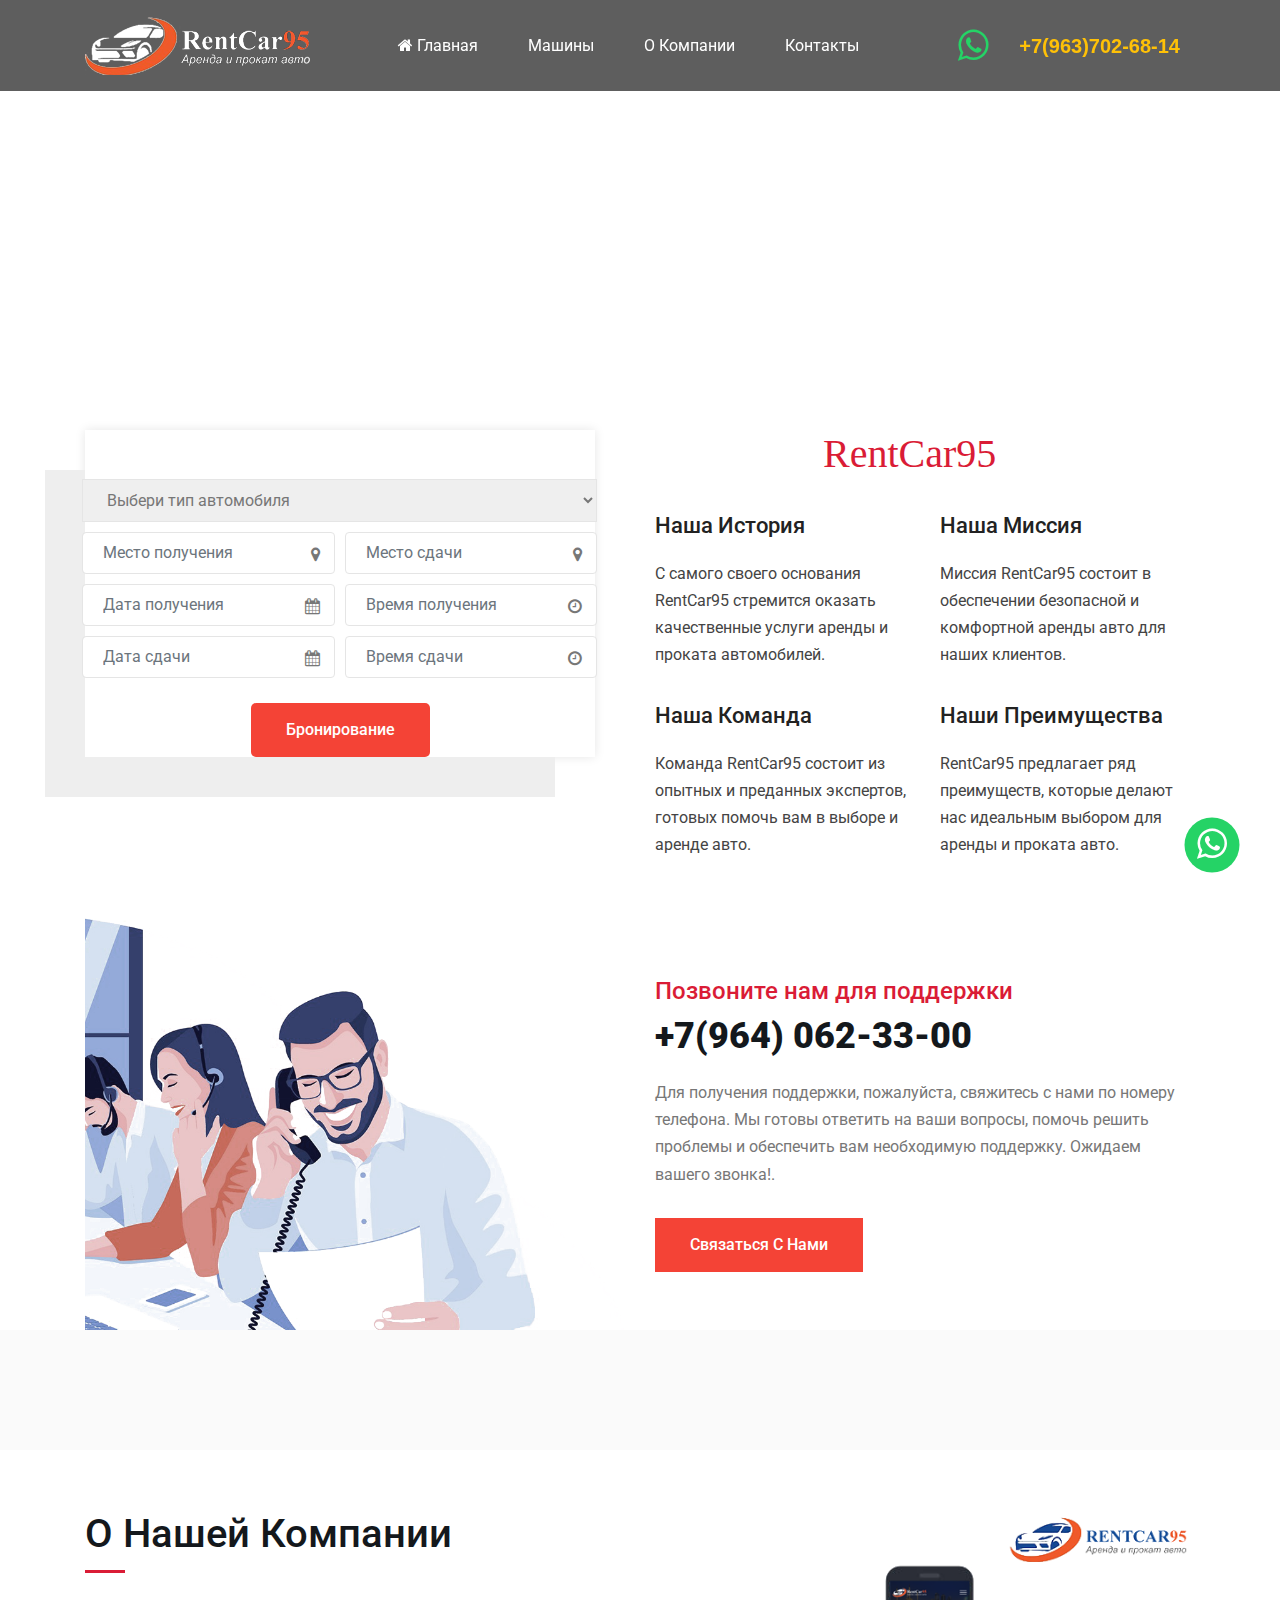
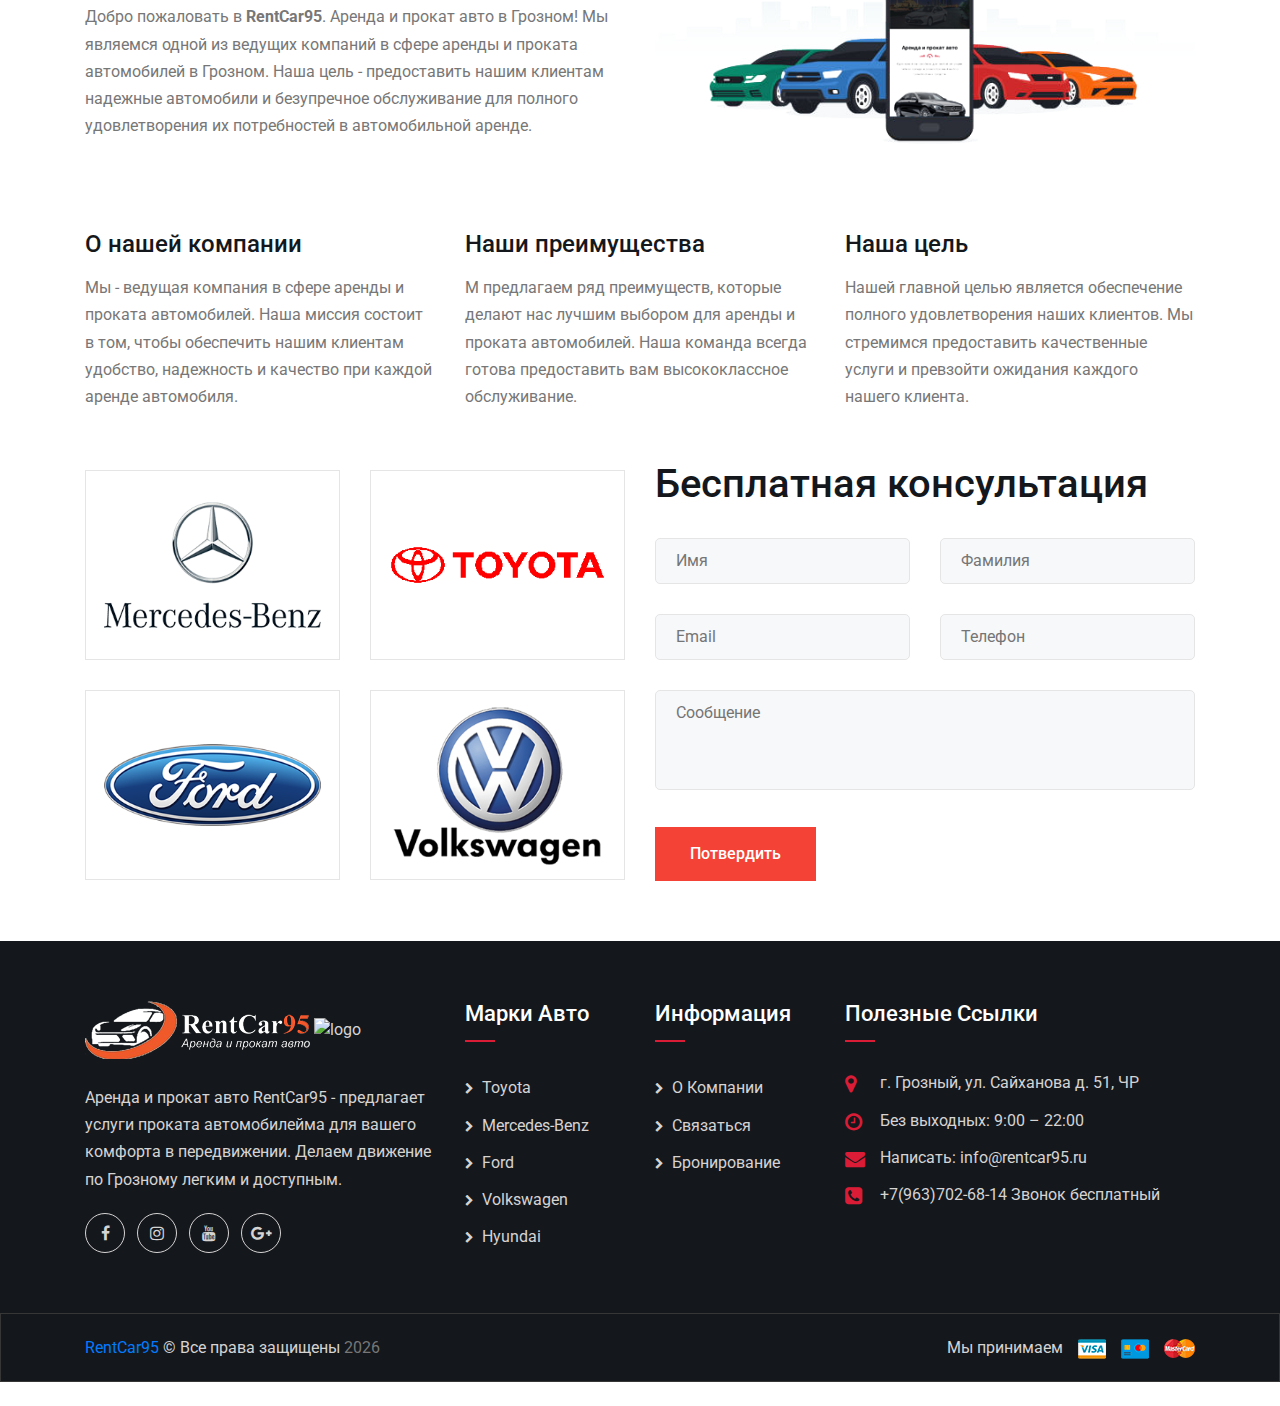
==== about.html @ d7d174ee "Initial commit." ====
<!DOCTYPE html>
<html lang="en">
<head>
  <meta charset="UTF-8">
  <meta name="viewport" content="width=device-width, initial-scale=1.0">
  <meta http-equiv="X-UA-Compatible" content="ie=edge">
  <title>RentCar95 - Аренда авто в Грозном</title>
  <meta name="description" content="Аренда авто в Грозном от RentCar95 – широкий выбор, надежность, выгодные тарифы и высокое обслуживание
RentCar95 - это лучший выбор для проката авто в Грозном" />

  <!-- site favicon -->
  <link rel="shortcut icon" type="image/png" href="assets/images/favicon.jpg"/>
  <!-- fontawesome css link -->
  <link rel="stylesheet" href="assets/css/fontawesome.min.css">
  <!-- bootstrap css link -->
  <link rel="stylesheet" href="assets/css/bootstrap.min.css">
  <!-- lightcase css link -->
  <link rel="stylesheet" href="assets/css/lightcase.css">
  <!-- animate css link -->
  <link rel="stylesheet" href="assets/css/animate.css">
  <!-- nice select css link -->
  <link rel="stylesheet" href="assets/css/nice-select.css">
  <!-- datepicker css link -->
  <link rel="stylesheet" href="assets/css/datepicker.min.css">
  <!-- wickedpicker css link -->
  <link rel="stylesheet" href="assets/css/wickedpicker.min.css">
  <!-- jquery ui css link -->
  <link rel="stylesheet" href="assets/css/jquery-ui.min.css">
  <!-- owl carousel css link -->
  <link rel="stylesheet" href="assets/css/owl.carousel.min.css">
  <!-- main style css link -->
  <link rel="stylesheet" href="main.css?v=1.0">
  <meta name="yandex-verification" content="269b720dbef1046c" />

  <!-- For yandex webmaster -->
  <meta name="yandex-verification" content="637ed6327c318923" />
</head>
<body>
  <!-- Yandex.Metrika counter -->
  <script type="text/javascript" >
     (function(m,e,t,r,i,k,a){m[i]=m[i]||function(){(m[i].a=m[i].a||[]).push(arguments)};
     m[i].l=1*new Date();
     for (var j = 0; j < document.scripts.length; j++) {if (document.scripts[j].src === r) { return; }}
     k=e.createElement(t),a=e.getElementsByTagName(t)[0],k.async=1,k.src=r,a.parentNode.insertBefore(k,a)})
     (window, document, "script", "https://mc.yandex.ru/metrika/tag.js", "ym");

     ym(95528495, "init", {
          clickmap:true,
          trackLinks:true,
          accurateTrackBounce:true
     });
  </script>
  <noscript><div><img src="https://mc.yandex.ru/watch/95528495" style="position:absolute; left:-9999px;" alt="" /></div></noscript>
  <!-- /Yandex.Metrika counter -->

<!-- Google tag (gtag.js) -->
<script async src="https://www.googletagmanager.com/gtag/js?id=G-3PB4F8W73N"></script>
<script>
  window.dataLayer = window.dataLayer || [];
  function gtag(){dataLayer.push(arguments);}
  gtag('js', new Date());

  gtag('config', 'G-3PB4F8W73N');
</script> 


  <!--  header-section start  -->
  <header class="header-section header-section--style2">
    <div class="header-bottom">
        <div class="topbar hide-on-desktop">
            <div class="header-action d-flex align-items-center justify-content-between">
              <a href="https://wa.me/+79640623300?text=%D0%94%D0%BE%D0%B1%D1%80%D1%8B%D0%B9%20%D0%B4%D0%B5%D0%BD%D1%8C%21%0A%D0%AF%20%D0%BF%D0%B8%D1%88%D1%83%20%D0%BF%D0%BE%20%D0%BF%D0%BE%D0%B2%D0%BE%D0%B4%D1%83%20%D0%B0%D1%80%D0%B5%D0%BD%D0%B4%D1%8B%20%D0%B0%D0%B2%D1%82%D0%BE" class="cmn-btn whatsapp"><i class="fa fa-whatsapp"></i></a>
              <a href="tel:+79637026814" class="cmn-btn phone"><span id="phoneNum"><i class="fa fa-phone" aria-hidden="true"></i>+7(963)702-68-14</span></a>
            </div>            
        </div>
      <div class="container">
        <nav class="navbar navbar-expand-lg p-0">
          <a class="site-logo site-title" href="index.html">
            <img class="d-md-none" src="assets/images/rentcar95-logo-dark.png" alt="Аренда авто в Грозном">
            <img class="d-none d-md-inline" src="assets/images/logo2.png" alt="Аренда авто в Грозном">
            <span class="logo-icon"><i class="flaticon-fire"></i></span>
          </a>
          <button class="navbar-toggler" type="button" data-toggle="collapse" data-target="#navbarSupportedContent" aria-controls="navbarSupportedContent" aria-expanded="false" aria-label="Toggle navigation">
          <span class="menu-toggle"></span>
          </button>
          <div class="collapse navbar-collapse" id="navbarSupportedContent">
            <ul class="navbar-nav main-menu m-auto">
              <li><a href="index.html"><i class="fa fa-home"></i> Главная</a></li>
              <li><a href="car-list-one.html">Машины</a></li>
              <!-- <li class="menu_has_children"><a href="#0">pages</a>
                <ul class="sub-menu">
                  <li><a href="reservation.html">reservation</a></li>
                  <li><a href="login.html">login</a></li>
                  <li><a href="registration.html">registration</a></li>
                  <li><a href="error-404.html">404</a></li>
                </ul>
              </li> -->
              <!-- <li><a href="blog.html">НОВОСТИ</a></li> -->
              <li><a href="about.html">О Компании</a>
              <li><a href="contact.html">Контакты</a></li>
            </ul>
            <div class="header-action d-flex align-items-center justify-content-between hide-on-mobile">
              <!-- <div class="lag-select-area">
                <select>
                  <option>РУС</option>
                  <option>ENG</option>
                </select>
              </div> -->
              <a href="https://wa.me/+79640623300?text=%D0%94%D0%BE%D0%B1%D1%80%D1%8B%D0%B9%20%D0%B4%D0%B5%D0%BD%D1%8C%21%0A%D0%AF%20%D0%BF%D0%B8%D1%88%D1%83%20%D0%BF%D0%BE%20%D0%BF%D0%BE%D0%B2%D0%BE%D0%B4%D1%83%20%D0%B0%D1%80%D0%B5%D0%BD%D0%B4%D1%8B%20%D0%B0%D0%B2%D1%82%D0%BE" class="cmn-btn whatsapp"><i class="fa fa-whatsapp"></i></a>
              <a href="tel:+79637026814" class="cmn-btn phone"><span id="phoneNum">+7(963)702-68-14</span></a>
            </div>
          </div>
        </nav>
      </div>
    </div><!-- header-bottom end -->
  </header>
  <!--  header-section end  -->

<!-- inner-apge-banner start -->
<section class="inner-page-banner bg_img overlay-3" data-background="assets/images/inner-page-bg.jpg">
  <div class="container">
    <div class="row">
      <div class="col-md-12">
        <h2 class="page-title">О Компании</h2>
        <ol class="page-list">
          <li><a href="index.html"><i class="fa fa-home"></i> Главная</a></li>
          <li>О Нас</li>
        </ol>
      </div>
    </div>
  </div>
</section>
<!-- inner-apge-banner end -->

<!-- features-section start -->
<section class="features-section pt-120 pb-120">
  <div class="container">
    <div class="row">
      <div class="col-lg-6">
        <div class="car-search-area car-search-area--style2">
            <h3 class="title">Найди свой автомобиль</h3>
            <form class="car-search-form" action="car-list-one.html">
              <div class="row">
                <div class="col-xl-12 form-group">
                  <select>
                    <option value="1" selected>Выбери тип автомобиля</option>
                    <option value="2">Седан</option>
                    <option value="3">Хэтчбек</option>
                    <option value="4">Спорткар</option>
                    <option value="5">Внедорожник</option>
                    <!-- <option value="6">Грузовик</option> -->
                  </select>
                </div>
              </div>
              <div class="row">
                <div class="form-group col-xl-6">
                  <i class="fa fa-map-marker"></i>
                  <input class="form-control has-icon" type="text" placeholder="Место получения">
                </div>
                <div class="form-group col-xl-6">
                  <i class="fa fa-map-marker"></i>
                  <input class="form-control has-icon" type="text" placeholder="Место сдачи">
                </div>
              </div>
              <div class="row">
                <div class="form-group col-xl-6">
                  <i class="fa fa-calendar"></i>
                  <input type='text' class='form-control has-icon datepicker-here' data-language='en' placeholder="Дата получения">
                </div>
                <div class="form-group col-xl-6">
                  <i class="fa fa-clock-o"></i>
                  <input type="text" name="timepicker" class="form-control has-icon timepicker" placeholder="Время получения">
                </div>
              </div>
              <div class="row">
                <div class="form-group col-xl-6">
                  <i class="fa fa-calendar"></i>
                  <input type='text' class='form-control has-icon datepicker-here' data-language='en' placeholder="Дата сдачи">
                </div>
                <div class="form-group col-xl-6">
                  <i class="fa fa-clock-o"></i>
                  <input type="text" name="timepicker" class="form-control has-icon timepicker" placeholder="Время сдачи">
                </div>
              </div>
              <button type="submit" class="cmn-btn btn-radius">Бронирование</button>
            </form>
          </div>
        </div>
      <div class="col-lg-6 bg_img overlay-3">
          <div class="history-wrapper">
            <h2 class="title" style="color: #fff">История <span style="font-family: san-serif">RentCar95</span></h2>
            <div class="row">
              <div class="col-lg-6 col-sm-6">
                <div class="history-item">
                  <!-- <span class="year">2012 - 2013</span> -->
                  <h4 class="title">Наша История</h4>
                  <p>С самого своего основания RentCar95 стремится оказать качественные услуги аренды и проката автомобилей.</p>
                </div>
              </div><!-- history-item end -->
              <div class="col-lg-6 col-sm-6">
                <div class="history-item">
                  <!-- <span class="year">1952 - 1955</span> -->
                  <h4 class="title">Наша Миссия</h4>
                  <p>Миссия RentCar95 состоит в обеспечении безопасной и комфортной аренды авто для наших клиентов.</p>
                </div>
              </div><!-- history-item end -->
              <div class="col-lg-6 col-sm-6">
                <div class="history-item">
                  <!-- <span class="year">1952 - 1955</span> -->
                  <h4 class="title">Наша Команда</h4>
                  <p>Команда RentCar95 состоит из опытных и преданных экспертов, готовых помочь вам в выборе и аренде авто.</p>
                </div>
              </div><!-- history-item end -->
              <div class="col-lg-6 col-sm-6">
                <div class="history-item">
                  <!-- <span class="year">1952 - 1955</span> -->
                  <h4 class="title">Наши Преимущества</h4>
                  <p>RentCar95 предлагает ряд преимуществ, которые делают нас идеальным выбором для аренды и проката авто.</p>
                </div>
              </div><!-- history-item end -->
            </div>
          </div>
        </div>
    </div>
  </div>
</section>
<!-- features-section end -->

<!-- call-action-section start -->
<section class="call-action-section">
  <div class="container">
    <div class="row align-items-center">
      <div class="col-lg-6">
        <div class="call-action-img text-lg-left text-center">
          <img src="assets/images/elements/call-action-personj.png" alt="image">
        </div>
      </div>
      <div class="col-lg-6">
        <div class="call-cation-content">
          <h3 class="top-title">Позвоните нам для поддержки</h3>
          <span class="call-number">+7(964) 062-33-00</span>
          <p>Для получения поддержки, пожалуйста, свяжитесь с нами по номеру телефона. Мы готовы ответить на ваши вопросы, помочь решить проблемы и обеспечить вам необходимую поддержку. Ожидаем вашего звонка!.</p>
          <a href="contact.php" class="cmn-btn">Связаться с нами</a>
        </div>
      </div>
    </div>
  </div>
</section>
<!-- call-action-section end -->

<!-- choose-car-section start -->
<section class="choose-car-section section-bg pt-120 pb-120">
  <div class="container">
    <div class="row">
      <div class="col-lg-12">
        <div class="choose-car-slider-two owl-carousel">
          <div class="car-item border-none">
            <div class="thumb">
              <img src="assets/images/cars/Toyota-Camry-70/1.jpg" alt="image">
              <a href="contact.php" class="cmn-btn">Арендовать</a>
            </div>
            <div class="content px-0 pb-0">
              <h4 class="title">Toyota Camry 70</h4>
              <span class="price">12000 руб. </span>
              <div class="review-starts">
                <a href="#0"><i class="fa fa-star"></i></a>
                <a href="#0"><i class="fa fa-star"></i></a>
                <a href="#0"><i class="fa fa-star"></i></a>
                <a href="#0"><i class="fa fa-star"></i></a>
                <a href="#0"><i class="fa fa-star-half-empty"></i></a>
              </div>
            </div>
          </div><!-- car-item end -->
          <div class="car-item border-none">
            <div class="thumb">
              <img src="assets/images/cars/Mercedes-W212/1.jpg" alt="image">
              <a href="contact.php" class="cmn-btn">Арендовать</a>
            </div>
            <div class="content px-0 pb-0">
              <h4 class="title">Mercedes-Benz E212</h4>
              <span class="price">10000 руб. </span>
              <div class="review-starts">
                <a href="#0"><i class="fa fa-star"></i></a>
                <a href="#0"><i class="fa fa-star"></i></a>
                <a href="#0"><i class="fa fa-star"></i></a>
                <a href="#0"><i class="fa fa-star-half-empty"></i></a>
                <a href="#0"><i class="fa fa-star-half-empty"></i></a>
              </div>
            </div>
          </div><!-- car-item end -->
          <div class="car-item border-none">
            <div class="thumb">
              <img src="assets/images/cars/Toyota-Camry-55/1.jpg" alt="image">
              <a href="contact.php" class="cmn-btn">Арендовать</a>
            </div>
            <div class="content px-0 pb-0">
              <h4 class="title">Toyota Camry 55</h4>
              <span class="price">8000 руб. </span>
              <div class="review-starts">
                <a href="#0"><i class="fa fa-star"></i></a>
                <a href="#0"><i class="fa fa-star"></i></a>
                <a href="#0"><i class="fa fa-star"></i></a>
                <a href="#0"><i class="fa fa-star"></i></a>
                <a href="#0"><i class="fa fa-star-half-empty"></i></a>
              </div>
            </div>
          </div><!-- car-item end -->
          <div class="car-item border-none">
            <div class="thumb">
              <img src="assets/images/cars/Ford-Focus-3-Rest/1.jpg" alt="image">
              <a href="contact.php" class="cmn-btn">Арендовать</a>
            </div>
            <div class="content px-0 pb-0">
              <h4 class="title">Ford Focus 3 Restyling</h4>
              <span class="price">5000 руб. </span>
              <div class="review-starts">
                <a href="#0"><i class="fa fa-star"></i></a>
                <a href="#0"><i class="fa fa-star"></i></a>
                <a href="#0"><i class="fa fa-star-half-empty"></i></a>
                <a href="#0"><i class="fa fa-star-half-empty"></i></a>
                <a href="#0"><i class="fa fa-star-half-empty"></i></a>
              </div>
            </div>
          </div><!-- car-item end -->
          <div class="car-item border-none">
            <div class="thumb">
              <img src="assets/images/cars/Volkswagen-Polo-1/1.jpg" alt="image">
              <a href="contact.php" class="cmn-btn">Арендовать</a>
            </div>
            <div class="content px-0 pb-0">
              <h4 class="title">Volkswagen Polo</h4>
              <span class="price">3500 руб </span>
              <div class="review-starts">
                <a href="#0"><i class="fa fa-star"></i></a>
                <a href="#0"><i class="fa fa-star"></i></a>
                <a href="#0"><i class="fa fa-star"></i></a>
                <a href="#0"><i class="fa fa-star"></i></a>
                <a href="#0"><i class="fa fa-star-half-empty"></i></a>
              </div>
            </div>
          </div><!-- car-item end -->
          <div class="car-item border-none">
            <div class="thumb">
              <img src="assets/images/cars/Volkswagen-Polo-2/1.jpg" alt="image">
              <a href="contact.php" class="cmn-btn">Арендовать</a>
            </div>
            <div class="content px-0 pb-0">
            <h4 class="title">Volkswagen Polo 2</h4>
              <span class="price">4500 руб. </span>
              <div class="review-starts">
                <a href="#0"><i class="fa fa-star"></i></a>
                <a href="#0"><i class="fa fa-star"></i></a>
                <a href="#0"><i class="fa fa-star"></i></a>
                <a href="#0"><i class="fa fa-star-half-empty"></i></a>
                <a href="#0"><i class="fa fa-star-half-empty"></i></a>
              </div>
            </div>
          </div><!-- car-item end -->
        </div>
      </div>
    </div>  
  </div>
</section>
<!-- choose-car-section end -->

<!-- company-char-section start -->
<section class="company-char-section pt-120 pb-120">
  <div class="container">
    <div class="row mb-50">
      <div class="col-lg-6">
        <div class="company-char-content">
          <h2 class="title title--border text-capitalize">О Нашей Компании</h2>
          <p>Добро пожаловать в <b>RentCar95</b>. Аренда и прокат авто в Грозном! Мы являемся одной из ведущих компаний в сфере аренды и проката автомобилей в Грозном. Наша цель - предоставить нашим клиентам надежные автомобили и безупречное обслуживание для полного удовлетворения их потребностей в автомобильной аренде.</p>
          <!-- <blockquote>
            <p>В нашей компании мы придерживаемся ценностей надежности, честности и качества. Мы стремимся к долгосрочным отношениям с нашими клиентами и делаем все возможное, чтобы превзойти их ожидания.</p>
          </blockquote> -->
        </div>
      </div>
      <div class="col-lg-6">
        <div class="company-char-thumb">
          <img src="assets/images/elements/company-char.png" alt="image">
          <!-- <a href="https://www.youtube.com/embed/aFYlAzQHnY4" data-rel="lightcase:myCollection" class="yt-icon"><i class="fa fa-play"></i></a> -->
        </div>
      </div>
    </div>
    <div class="row mb-none-30">
      <div class="col-lg-4 col-sm-6">
        <div class="text-item">
          <h3 class="title">О нашей компании</h3>
          <p>Мы - ведущая компания в сфере аренды и проката автомобилей. Наша миссия состоит в том, чтобы обеспечить нашим клиентам удобство, надежность и качество при каждой аренде автомобиля.</p>
        </div>
      </div><!-- text-item end -->
      <div class="col-lg-4 col-sm-6">
        <div class="text-item">
          <h3 class="title">Наши преимущества</h3>
          <p>М предлагаем ряд преимуществ, которые делают нас лучшим выбором для аренды и проката автомобилей. Наша команда всегда готова предоставить вам высококлассное обслуживание.</p>
        </div>
      </div><!-- text-item end -->
      <div class="col-lg-4 col-sm-6">
        <div class="text-item">
          <h3 class="title">Наша цель</h3>
          <p>Нашей главной целью является обеспечение полного удовлетворения наших клиентов. Мы стремимся предоставить качественные услуги и превзойти ожидания каждого нашего клиента.</p>
        </div>
      </div><!-- text-item end -->
    </div>
  </div>
</section>
<!-- company-char-section end -->

<!-- team-section start -->
<!-- THIS SECTION WAS REMOVED -->
<!-- team-section end -->

<!-- consulting-section start -->
<section class="consulting-section pb-120">
  <div class="container">
    <div class="row">
      <div class="col-lg-6">
        <div class="row mb-none-30">
          <div class="col-sm-6">
            <div class="brand-item">
              <div class="brand-item--inner">
                <img src="assets/images/brand-logo/1.png" alt="image">
              </div>
            </div>
          </div><!-- brand-item end -->
          <div class="col-sm-6">
            <div class="brand-item">
              <div class="brand-item--inner">
                <img src="assets/images/brand-logo/2.png" alt="image">
              </div>
            </div>
          </div><!-- brand-item end -->
          <div class="col-sm-6">
            <div class="brand-item">
              <div class="brand-item--inner">
                <img src="assets/images/brand-logo/4.png" alt="image">
              </div>
            </div>
          </div><!-- brand-item end -->
          <div class="col-sm-6">
            <div class="brand-item">
              <div class="brand-item--inner">
                <img src="assets/images/brand-logo/3.png" alt="image">
              </div>
            </div>
          </div><!-- brand-item end -->
        </div>
      </div>
      <div class="col-lg-6">
        <div class="consulting-from-area">
        <h2 class="title">Бесплатная консультация</h2>
          <form class="consulting-form">
            <div class="row">
              <div class="form-group col-md-6">
                <input type="text" name="cons_f_name" id="cons_f_name" placeholder="Имя">
              </div>
              <div class="form-group col-md-6">
                <input type="text" name="cons_l_name" id="cons_l_name" placeholder="Фамилия">
              </div>
            </div>
            <div class="row">
              <div class="form-group col-md-6">
                <input type="email" name="cons_email" id="cons_email" placeholder="Email">
              </div>
              <div class="form-group col-md-6">
                <input type="tel" name="cons_phone" id="cons_phone" placeholder="Телефон">
              </div>
            </div>
            <div class="form-group">
              <textarea placeholder="Сообщение"></textarea>
            </div>
            <button type="submit" class="cmn-btn">Потвердить</button>
          </form>
        </div>
      </div>
    </div>
  </div>
</section>
<!-- consulting-section end -->

  <!-- footer-section start -->
  <footer class="footer-section">
    <div class="footer-top pt-120 pb-120">
      <div class="container">
        <div class="row">
          <div class="col-lg-4 col-sm-8">
            <div class="footer-widget widget-about">
              <div class="widget-about-content">
              <!-- <h4 class="widget-title">Машины</h4> -->
                <a href="index.html" class="footer-logo"><img src="assets/images/logo2.png" alt="logo"></a>
                <a href="index.html" class="footer-logo"><img src="assets/images/logo3.svg" alt="logo"></a>
                <p>Аренда и прокат авто RentCar95 - предлагает услуги проката автомобилейма для вашего комфорта в передвижении. Делаем движение по Грозному легким и доступным.</p>
                <ul class="social-links">
                  <li><a href="#0"><i class="fa fa-facebook"></i></a></li>
                  <li><a href="#0"><i class="fa fa-instagram"></i></a></li>
                  <li><a href="#0"><i class="fa fa-youtube"></i></a></li>
                  <li><a href="#0"><i class="fa fa-google-plus"></i></a></li>
                </ul>
              </div>
            </div>
          </div>
          <div class="col-lg-2 col-sm-4">
            <div class="footer-widget widget-menu">
              <h4 class="widget-title">Марки авто</h4>
              <ul>
                <li><a href="https://rentcar95.ru/car-list-one.html">Toyota</a></li>
                <li><a href="https://rentcar95.ru/car-list-one.html">Mercedes-Benz</a></li>
                <li><a href="https://rentcar95.ru/car-list-one.html">Ford</a></li>
                <li><a href="https://rentcar95.ru/car-list-one-2.html">Volkswagen</a></li>
                <li><a href="https://rentcar95.ru/car-list-one-2.html">Hyundai</a></li>
              </ul>
            </div>
          </div>
          <div class="col-lg-2 col-sm-4">
            <div class="footer-widget widget-menu">
              <h4 class="widget-title">Информация</h4>
              <ul>
                <li><a href="https://rentcar95.ru/about.html">О Компании</a></li>
               
                <li><a href="https://rentcar95.ru/contact.html">Связаться</a></li>
                <li><a href="https://rentcar95.ru/car-list-one.html">Бронирование</a></li>
               
              </ul>
            </div>
          </div>
          <div class="col-lg-4 col-sm-8">
            <div class="footer-widget widget-address">
              <h4 class="widget-title">Полезные ссылки</h4>
              <ul>
                <li>
                  <i class="fa fa-map-marker"></i>
                  <span>г. Грозный, ул. Сайханова д. 51, ЧР</span>
                </li>
                <li>
                  <i class="fa fa-clock-o"></i>
                  <span>Без выходных: 9:00 – 22:00</span>
                </li>
                <li>
                  <i class="fa fa-envelope"></i>
                  <span><a href="mailto:info@rentcar95.ru">Написать</a>: info@rentcar95.ru</span>
                </li>
                <li>
                  <i class="fa fa-phone-square"></i>
                  <span>+7(963)702-68-14 Звонок бесплатный</span>
                </li>
              </ul>
            </div>
          </div>
        </div>
      </div>
    </div>
    <div class="footer-bottom">
      <div class="container">
        <div class="row justify-content-between">
          <div class="col-sm-9">
            <p class="copy-right-text"><a href="index.html">RentCar95</a> &#169; Все права защищены <span id="curYear"></span> </p>
            <script>
              // Update the span element with the current year
              document.getElementById("curYear").innerHTML = new Date().getFullYear();             
            </script>
          </div>
          <div class="col-sm-3">
            <ul class="payment-method d-flex justify-content-end">
              <li>Мы принимаем</li>
              <li><img src="assets/images/money-method/1.png" alt="image"></li>
              <li><img src="assets/images/money-method/2.png" alt="image"></li>
              <li><img src="assets/images/money-method/3.png" alt="image"></li>
            </ul>
          </div>
        </div>
      </div>
    </div>
  </footer>
  <!-- footer-section end -->
  
<a href="https://api.whatsapp.com/send?phone=79637026814" target="_blank" title="Написать в Whatsapp" rel="noopener noreferrer"><div class="whatsapp-button"><i class="fa fa-whatsapp"></i></div></a>

  <!-- jquery js link -->
  <script src="assets/js/jquery-3.3.1.min.js"></script>
  <!-- jquery migrate js link -->
  <script src="assets/js/jquery-migrate-3.0.0.js"></script>
  <!-- bootstrap js link -->
  <script src="assets/js/bootstrap.min.js"></script>
  <!-- lightcase js link -->
  <script src="assets/js/lightcase.js"></script>
  <!-- wow js link -->
  <script src="assets/js/wow.min.js"></script>
  <!-- nice select js link -->
  <script src="assets/js/jquery.nice-select.min.js"></script>
  <!-- datepicker js link -->
  <script src="assets/js/datepicker.min.js"></script>
  <script src="assets/js/datepicker.en.js"></script>
  <!-- wickedpicker js link -->
  <script src="assets/js/wickedpicker.min.js"></script>
  <!-- owl carousel js link -->
  <script src="assets/js/owl.carousel.min.js"></script>
  <!-- jquery ui js link -->
  <script src="assets/js/jquery-ui.min.js"></script>
  <!-- main js link -->
  <script src="assets/js/main.js"></script>
</body>

</html>
---- assets/css/lightcase.css ----
/**
 * Lightcase - jQuery Plugin
 * The smart and flexible Lightbox Plugin.
 *
 * @author		Cornel Boppart <cornel@bopp-art.com>
 * @copyright	Author
 *
 * @version		2.5.0 (11/03/2018)
 */
/**
 * Lightcase settings
 *
 * Note: Override default settings for your project without touching this source code by simply
 * defining those variables within a SASS map called '$lightcase-custom'.
 *
 * // Example usage
 * $lightcase-custom: (
 *   'breakpoint': 768px
 * );
 */
@font-face {
  font-family: 'lightcase';
  src: url("../fonts/lightcaseeead.eot?55356177");
  src: url("../fonts/lightcaseeead.eot?55356177#iefix") format("embedded-opentype"), url("../fonts/lightcaseeead.woff?55356177") format("woff"), url("../fonts/lightcaseeead.ttf?55356177") format("truetype"), url("../fonts/lightcaseeead.svg?55356177#lightcase") format("svg");
  font-weight: normal;
  font-style: normal;
}
/* line 12, ../scss/components/fonts/_font-lightcase.scss */
[class*='lightcase-icon-']:before {
  font-family: 'lightcase', sans-serif;
  font-style: normal;
  font-weight: normal;
  speak: none;
  display: inline-block;
  text-decoration: inherit;
  width: 1em;
  text-align: center;
  /* For safety - reset parent styles, that can break glyph codes*/
  font-variant: normal;
  text-transform: none;
  /* fix buttons height, for twitter bootstrap */
  line-height: 1em;
  /* Uncomment for 3D effect */
  /* text-shadow: 1px 1px 1px rgba(127, 127, 127, 0.3); */
}

/* Codes */
/* line 35, ../scss/components/fonts/_font-lightcase.scss */
.lightcase-icon-play:before {
  content: '\e800';
}

/* line 36, ../scss/components/fonts/_font-lightcase.scss */
.lightcase-icon-pause:before {
  content: '\e801';
}

/* line 37, ../scss/components/fonts/_font-lightcase.scss */
.lightcase-icon-close:before {
  content: '\e802';
}

/* line 38, ../scss/components/fonts/_font-lightcase.scss */
.lightcase-icon-prev:before {
  content: '\e803';
}

/* line 39, ../scss/components/fonts/_font-lightcase.scss */
.lightcase-icon-next:before {
  content: '\e804';
}

/* line 40, ../scss/components/fonts/_font-lightcase.scss */
.lightcase-icon-spin:before {
  content: '\e805';
}

/**
 * Mixin providing icon defaults to be used on top of font-lightcase.
 *
 * Example usage:
 * @include icon(#e9e9e9)
 */
/**
 * Mixin providing icon defaults including a hover status to be used
 * on top of font-lightcase.
 *
 * Example usage:
 * @include icon-hover(#e9e9e9, #fff)
 */
/**
 * Provides natural content overflow behavior and scrolling support
 * even so for touch devices.
 *
 * Example usage:
 * @include overflow()
 */
/**
 * Neutralizes/resets dimensions including width, height, position as well as margins,
 * paddings and styles. Used to enforce a neutral and unstyled look and behavoir!
 *
 * Example usage:
 * @include clear(true)
 *
 * @param boolean $important
 */
@-webkit-keyframes lightcase-spin {
  0% {
    -webkit-transform: rotate(0deg);
    -moz-transform: rotate(0deg);
    -o-transform: rotate(0deg);
    transform: rotate(0deg);
  }
  100% {
    -webkit-transform: rotate(359deg);
    -moz-transform: rotate(359deg);
    -o-transform: rotate(359deg);
    transform: rotate(359deg);
  }
}
@-moz-keyframes lightcase-spin {
  0% {
    -webkit-transform: rotate(0deg);
    -moz-transform: rotate(0deg);
    -o-transform: rotate(0deg);
    transform: rotate(0deg);
  }
  100% {
    -webkit-transform: rotate(359deg);
    -moz-transform: rotate(359deg);
    -o-transform: rotate(359deg);
    transform: rotate(359deg);
  }
}
@-o-keyframes lightcase-spin {
  0% {
    -webkit-transform: rotate(0deg);
    -moz-transform: rotate(0deg);
    -o-transform: rotate(0deg);
    transform: rotate(0deg);
  }
  100% {
    -webkit-transform: rotate(359deg);
    -moz-transform: rotate(359deg);
    -o-transform: rotate(359deg);
    transform: rotate(359deg);
  }
}
@-ms-keyframes lightcase-spin {
  0% {
    -webkit-transform: rotate(0deg);
    -moz-transform: rotate(0deg);
    -o-transform: rotate(0deg);
    transform: rotate(0deg);
  }
  100% {
    -webkit-transform: rotate(359deg);
    -moz-transform: rotate(359deg);
    -o-transform: rotate(359deg);
    transform: rotate(359deg);
  }
}
@keyframes lightcase-spin {
  0% {
    -webkit-transform: rotate(0deg);
    -moz-transform: rotate(0deg);
    -o-transform: rotate(0deg);
    transform: rotate(0deg);
  }
  100% {
    -webkit-transform: rotate(359deg);
    -moz-transform: rotate(359deg);
    -o-transform: rotate(359deg);
    transform: rotate(359deg);
  }
}
/* line 1, ../scss/components/modules/_case.scss */
#lightcase-case {
  display: none;
  position: fixed;
  z-index: 2002;
  top: 50%;
  left: 50%;
  font-family: arial, sans-serif;
  font-size: 13px;
  line-height: 1.5;
  text-align: left;
  text-shadow: 0 0 10px rgba(0, 0, 0, 0.5);
}
@media screen and (max-width: 640px) {
  /* line 16, ../scss/components/modules/_case.scss */
  html[data-lc-type=inline] #lightcase-case, html[data-lc-type=ajax] #lightcase-case {
    position: fixed !important;
    top: 0 !important;
    left: 0 !important;
    right: 0 !important;
    bottom: 0 !important;
    margin: 0 !important;
    padding: 55px 0 70px 0;
    width: 100% !important;
    height: 100% !important;
    overflow: auto !important;
  }
}

@media screen and (min-width: 641px) {
  /* line 4, ../scss/components/modules/_content.scss */
  html:not([data-lc-type=error]) #lightcase-content {
    position: relative;
    z-index: 1;
    text-shadow: none;
    background-color: #fff;
    -webkit-box-shadow: 0 0 30px rgba(0, 0, 0, 0.5);
    -moz-box-shadow: 0 0 30px rgba(0, 0, 0, 0.5);
    -o-box-shadow: 0 0 30px rgba(0, 0, 0, 0.5);
    box-shadow: 0 0 30px rgba(0, 0, 0, 0.5);
    -webkit-backface-visibility: hidden;
  }
}
@media screen and (min-width: 641px) {
  /* line 23, ../scss/components/modules/_content.scss */
  html[data-lc-type=image] #lightcase-content, html[data-lc-type=video] #lightcase-content {
    background-color: #333;
  }
}
/* line 31, ../scss/components/modules/_content.scss */
html[data-lc-type=inline] #lightcase-content, html[data-lc-type=ajax] #lightcase-content, html[data-lc-type=error] #lightcase-content {
  -webkit-box-shadow: none;
  -moz-box-shadow: none;
  -o-box-shadow: none;
  box-shadow: none;
}
@media screen and (max-width: 640px) {
  /* line 31, ../scss/components/modules/_content.scss */
  html[data-lc-type=inline] #lightcase-content, html[data-lc-type=ajax] #lightcase-content, html[data-lc-type=error] #lightcase-content {
    position: relative !important;
    top: auto !important;
    left: auto !important;
    width: auto !important;
    height: auto !important;
    margin: 0 !important;
    padding: 0 !important;
    border: none !important;
    background: none !important;
  }
}
/* line 43, ../scss/components/modules/_content.scss */
html[data-lc-type=inline] #lightcase-content .lightcase-contentInner, html[data-lc-type=ajax] #lightcase-content .lightcase-contentInner, html[data-lc-type=error] #lightcase-content .lightcase-contentInner {
  -webkit-box-sizing: border-box;
  -moz-box-sizing: border-box;
  -o-box-sizing: border-box;
  box-sizing: border-box;
}
@media screen and (max-width: 640px) {
  /* line 43, ../scss/components/modules/_content.scss */
  html[data-lc-type=inline] #lightcase-content .lightcase-contentInner, html[data-lc-type=ajax] #lightcase-content .lightcase-contentInner, html[data-lc-type=error] #lightcase-content .lightcase-contentInner {
    padding: 15px;
  }
  /* line 52, ../scss/components/modules/_content.scss */
  html[data-lc-type=inline] #lightcase-content .lightcase-contentInner, html[data-lc-type=inline] #lightcase-content .lightcase-contentInner > *, html[data-lc-type=ajax] #lightcase-content .lightcase-contentInner, html[data-lc-type=ajax] #lightcase-content .lightcase-contentInner > *, html[data-lc-type=error] #lightcase-content .lightcase-contentInner, html[data-lc-type=error] #lightcase-content .lightcase-contentInner > * {
    width: 100% !important;
    max-width: none !important;
  }
  /* line 59, ../scss/components/modules/_content.scss */
  html[data-lc-type=inline] #lightcase-content .lightcase-contentInner > *:not(iframe), html[data-lc-type=ajax] #lightcase-content .lightcase-contentInner > *:not(iframe), html[data-lc-type=error] #lightcase-content .lightcase-contentInner > *:not(iframe) {
    height: auto !important;
    max-height: none !important;
  }
}
@media screen and (max-width: 640px) {
  /* line 70, ../scss/components/modules/_content.scss */
  html.lightcase-isMobileDevice[data-lc-type=iframe] #lightcase-content .lightcase-contentInner iframe {
    overflow: auto;
    -webkit-overflow-scrolling: touch;
  }
}
@media screen and (max-width: 640px) and (min-width: 641px) {
  /* line 74, ../scss/components/modules/_content.scss */
  html[data-lc-type=image] #lightcase-content .lightcase-contentInner, html[data-lc-type=video] #lightcase-content .lightcase-contentInner {
    line-height: 0.75;
  }
}

/* line 82, ../scss/components/modules/_content.scss */
html[data-lc-type=image] #lightcase-content .lightcase-contentInner {
  position: relative;
  overflow: hidden !important;
}
@media screen and (max-width: 640px) {
  /* line 91, ../scss/components/modules/_content.scss */
  html[data-lc-type=inline] #lightcase-content .lightcase-contentInner .lightcase-inlineWrap, html[data-lc-type=ajax] #lightcase-content .lightcase-contentInner .lightcase-inlineWrap, html[data-lc-type=error] #lightcase-content .lightcase-contentInner .lightcase-inlineWrap {
    position: relative !important;
    top: auto !important;
    left: auto !important;
    width: auto !important;
    height: auto !important;
    margin: 0 !important;
    padding: 0 !important;
    border: none !important;
    background: none !important;
  }
}
@media screen and (min-width: 641px) {
  /* line 100, ../scss/components/modules/_content.scss */
  html:not([data-lc-type=error]) #lightcase-content .lightcase-contentInner .lightcase-inlineWrap {
    padding: 30px;
    overflow: auto;
    -webkit-box-sizing: border-box;
    -moz-box-sizing: border-box;
    -o-box-sizing: border-box;
    box-sizing: border-box;
  }
}
@media screen and (max-width: 640px) {
  /* line 117, ../scss/components/modules/_content.scss */
  #lightcase-content h1, #lightcase-content h2, #lightcase-content h3, #lightcase-content h4, #lightcase-content h5, #lightcase-content h6, #lightcase-content p {
    color: #aaa;
  }
}
@media screen and (min-width: 641px) {
  /* line 117, ../scss/components/modules/_content.scss */
  #lightcase-content h1, #lightcase-content h2, #lightcase-content h3, #lightcase-content h4, #lightcase-content h5, #lightcase-content h6, #lightcase-content p {
    color: #333;
  }
}

/* line 3, ../scss/components/modules/_error.scss */
#lightcase-case p.lightcase-error {
  margin: 0;
  font-size: 17px;
  text-align: center;
  white-space: nowrap;
  overflow: hidden;
  text-overflow: ellipsis;
  color: #aaa;
}
@media screen and (max-width: 640px) {
  /* line 3, ../scss/components/modules/_error.scss */
  #lightcase-case p.lightcase-error {
    padding: 30px 0;
  }
}
@media screen and (min-width: 641px) {
  /* line 3, ../scss/components/modules/_error.scss */
  #lightcase-case p.lightcase-error {
    padding: 0;
  }
}

/* line 4, ../scss/components/modules/_global.scss */
.lightcase-open body {
  overflow: hidden;
}
/* line 8, ../scss/components/modules/_global.scss */
.lightcase-isMobileDevice .lightcase-open body {
  max-width: 100%;
  max-height: 100%;
}

/* line 1, ../scss/components/modules/_info.scss */
#lightcase-info {
  position: absolute;
  padding-top: 15px;
}
/* line 9, ../scss/components/modules/_info.scss */
#lightcase-info #lightcase-title,
#lightcase-info #lightcase-caption {
  margin: 0;
  padding: 0;
  line-height: 1.5;
  font-weight: normal;
  text-overflow: ellipsis;
}
/* line 19, ../scss/components/modules/_info.scss */
#lightcase-info #lightcase-title {
  font-size: 17px;
  color: #aaa;
}
@media screen and (max-width: 640px) {
  /* line 19, ../scss/components/modules/_info.scss */
  #lightcase-info #lightcase-title {
    position: fixed;
    top: 10px;
    left: 0;
    max-width: 87.5%;
    padding: 5px 15px;
    background: #333;
  }
}
/* line 33, ../scss/components/modules/_info.scss */
#lightcase-info #lightcase-caption {
  clear: both;
  font-size: 13px;
  color: #aaa;
}
/* line 39, ../scss/components/modules/_info.scss */
#lightcase-info #lightcase-sequenceInfo {
  font-size: 11px;
  color: #aaa;
}
@media screen and (max-width: 640px) {
  /* line 45, ../scss/components/modules/_info.scss */
  .lightcase-fullScreenMode #lightcase-info {
    padding-left: 15px;
    padding-right: 15px;
  }
  /* line 51, ../scss/components/modules/_info.scss */
  html:not([data-lc-type=image]):not([data-lc-type=video]):not([data-lc-type=flash]):not([data-lc-type=error]) #lightcase-info {
    position: static;
  }
}

/* line 1, ../scss/components/modules/_loading.scss */
#lightcase-loading {
  position: fixed;
  z-index: 9999;
  width: 1.123em;
  height: auto;
  font-size: 38px;
  line-height: 1;
  text-align: center;
  text-shadow: none;
  position: fixed;
  z-index: 2001;
  top: 50%;
  left: 50%;
  margin-top: -0.5em;
  margin-left: -0.5em;
  opacity: 1;
  font-size: 32px;
  text-shadow: 0 0 15px #fff;
  -moz-transform-origin: 50% 53%;
  -webkit-animation: lightcase-spin 0.5s infinite linear;
  -moz-animation: lightcase-spin 0.5s infinite linear;
  -o-animation: lightcase-spin 0.5s infinite linear;
  animation: lightcase-spin 0.5s infinite linear;
}
/* line 20, ../scss/components/mixins/_presets.scss */
#lightcase-loading, #lightcase-loading:focus {
  text-decoration: none;
  color: #fff;
  -webkit-tap-highlight-color: transparent;
  -webkit-transition: color, opacity, ease-in-out 0.25s;
  -moz-transition: color, opacity, ease-in-out 0.25s;
  -o-transition: color, opacity, ease-in-out 0.25s;
  transition: color, opacity, ease-in-out 0.25s;
}
/* line 32, ../scss/components/mixins/_presets.scss */
#lightcase-loading > span {
  display: inline-block;
  text-indent: -9999px;
}

/* line 2, ../scss/components/modules/_navigation.scss */
a[class*='lightcase-icon-'] {
  position: fixed;
  z-index: 9999;
  width: 1.123em;
  height: auto;
  font-size: 38px;
  line-height: 1;
  text-align: center;
  text-shadow: none;
  outline: none;
  cursor: pointer;
}
/* line 20, ../scss/components/mixins/_presets.scss */
a[class*='lightcase-icon-'], a[class*='lightcase-icon-']:focus {
  text-decoration: none;
  color: rgba(255, 255, 255, 0.6);
  -webkit-tap-highlight-color: transparent;
  -webkit-transition: color, opacity, ease-in-out 0.25s;
  -moz-transition: color, opacity, ease-in-out 0.25s;
  -o-transition: color, opacity, ease-in-out 0.25s;
  transition: color, opacity, ease-in-out 0.25s;
}
/* line 32, ../scss/components/mixins/_presets.scss */
a[class*='lightcase-icon-'] > span {
  display: inline-block;
  text-indent: -9999px;
}
/* line 49, ../scss/components/mixins/_presets.scss */
a[class*='lightcase-icon-']:hover {
  color: white;
  text-shadow: 0 0 15px white;
}
/* line 10, ../scss/components/modules/_navigation.scss */
.lightcase-isMobileDevice a[class*='lightcase-icon-']:hover {
  color: #aaa;
  text-shadow: none;
}
/* line 17, ../scss/components/modules/_navigation.scss */
a[class*='lightcase-icon-'].lightcase-icon-close {
  position: fixed;
  top: 15px;
  right: 15px;
  bottom: auto;
  margin: 0;
  opacity: 0;
  outline: none;
}
/* line 28, ../scss/components/modules/_navigation.scss */
a[class*='lightcase-icon-'].lightcase-icon-prev {
  left: 15px;
}
/* line 33, ../scss/components/modules/_navigation.scss */
a[class*='lightcase-icon-'].lightcase-icon-next {
  right: 15px;
}
/* line 38, ../scss/components/modules/_navigation.scss */
a[class*='lightcase-icon-'].lightcase-icon-pause, a[class*='lightcase-icon-'].lightcase-icon-play {
  left: 50%;
  margin-left: -0.5em;
}
@media screen and (min-width: 641px) {
  /* line 38, ../scss/components/modules/_navigation.scss */
  a[class*='lightcase-icon-'].lightcase-icon-pause, a[class*='lightcase-icon-'].lightcase-icon-play {
    opacity: 0;
  }
}
@media screen and (max-width: 640px) {
  /* line 2, ../scss/components/modules/_navigation.scss */
  a[class*='lightcase-icon-'] {
    bottom: 15px;
    font-size: 24px;
  }
}
@media screen and (min-width: 641px) {
  /* line 2, ../scss/components/modules/_navigation.scss */
  a[class*='lightcase-icon-'] {
    bottom: 50%;
    margin-bottom: -0.5em;
  }
  /* line 57, ../scss/components/modules/_navigation.scss */
  a[class*='lightcase-icon-']:hover, #lightcase-case:hover ~ a[class*='lightcase-icon-'] {
    opacity: 1;
  }
}

/* line 1, ../scss/components/modules/_overlay.scss */
#lightcase-overlay {
  display: none;
  width: 100%;
  min-height: 100%;
  position: fixed;
  z-index: 2000;
  top: -9999px;
  bottom: -9999px;
  left: 0;
  background: #333;
}
@media screen and (max-width: 640px) {
  /* line 1, ../scss/components/modules/_overlay.scss */
  #lightcase-overlay {
    opacity: 1 !important;
  }
}
---- assets/css/nice-select.css ----
.nice-select {
  -webkit-tap-highlight-color: transparent;
  background-color: #fff;
  border-radius: 5px;
  border: solid 1px #e8e8e8;
  box-sizing: border-box;
  clear: both;
  cursor: pointer;
  display: block;
  float: left;
  font-family: inherit;
  font-size: 14px;
  font-weight: normal;
  height: 42px;
  line-height: 40px;
  outline: none;
  padding-left: 18px;
  padding-right: 30px;
  position: relative;
  text-align: left !important;
  -webkit-transition: all 0.2s ease-in-out;
  transition: all 0.2s ease-in-out;
  -webkit-user-select: none;
     -moz-user-select: none;
      -ms-user-select: none;
          user-select: none;
  white-space: nowrap;
  width: auto; }
  .nice-select:hover {
    border-color: #dbdbdb; }
  .nice-select:active, .nice-select.open, .nice-select:focus {
    border-color: #999; }
  .nice-select:after {
    border-bottom: 2px solid #999;
    border-right: 2px solid #999;
    content: '';
    display: block;
    height: 5px;
    margin-top: -4px;
    pointer-events: none;
    position: absolute;
    right: 12px;
    top: 50%;
    -webkit-transform-origin: 66% 66%;
        -ms-transform-origin: 66% 66%;
            transform-origin: 66% 66%;
    -webkit-transform: rotate(45deg);
        -ms-transform: rotate(45deg);
            transform: rotate(45deg);
    -webkit-transition: all 0.15s ease-in-out;
    transition: all 0.15s ease-in-out;
    width: 5px; }
  .nice-select.open:after {
    -webkit-transform: rotate(-135deg);
        -ms-transform: rotate(-135deg);
            transform: rotate(-135deg); }
  .nice-select.open .list {
    opacity: 1;
    pointer-events: auto;
    -webkit-transform: scale(1) translateY(0);
        -ms-transform: scale(1) translateY(0);
            transform: scale(1) translateY(0); }
  .nice-select.disabled {
    border-color: #ededed;
    color: #999;
    pointer-events: none; }
    .nice-select.disabled:after {
      border-color: #cccccc; }
  .nice-select.wide {
    width: 100%; }
    .nice-select.wide .list {
      left: 0 !important;
      right: 0 !important; }
  .nice-select.right {
    float: right; }
    .nice-select.right .list {
      left: auto;
      right: 0; }
  .nice-select.small {
    font-size: 12px;
    height: 36px;
    line-height: 34px; }
    .nice-select.small:after {
      height: 4px;
      width: 4px; }
    .nice-select.small .option {
      line-height: 34px;
      min-height: 34px; }
  .nice-select .list {
    background-color: #fff;
    border-radius: 5px;
    box-shadow: 0 0 0 1px rgba(68, 68, 68, 0.11);
    box-sizing: border-box;
    margin-top: 4px;
    opacity: 0;
    overflow: hidden;
    padding: 0;
    pointer-events: none;
    position: absolute;
    top: 100%;
    left: 0;
    -webkit-transform-origin: 50% 0;
        -ms-transform-origin: 50% 0;
            transform-origin: 50% 0;
    -webkit-transform: scale(0.75) translateY(-21px);
        -ms-transform: scale(0.75) translateY(-21px);
            transform: scale(0.75) translateY(-21px);
    -webkit-transition: all 0.2s cubic-bezier(0.5, 0, 0, 1.25), opacity 0.15s ease-out;
    transition: all 0.2s cubic-bezier(0.5, 0, 0, 1.25), opacity 0.15s ease-out;
    z-index: 9; }
    .nice-select .list:hover .option:not(:hover) {
      background-color: transparent !important; }
  .nice-select .option {
    cursor: pointer;
    font-weight: 400;
    line-height: 40px;
    list-style: none;
    min-height: 40px;
    outline: none;
    padding-left: 18px;
    padding-right: 29px;
    text-align: left;
    -webkit-transition: all 0.2s;
    transition: all 0.2s; }
    .nice-select .option:hover, .nice-select .option.focus, .nice-select .option.selected.focus {
      background-color: #f6f6f6; }
    .nice-select .option.selected {
      font-weight: bold; }
    .nice-select .option.disabled {
      background-color: transparent;
      color: #999;
      cursor: default; }

.no-csspointerevents .nice-select .list {
  display: none; }

.no-csspointerevents .nice-select.open .list {
  display: block; }
---- assets/css/datepicker.min.css ----
.datepicker--cells{display:-webkit-flex;display:-ms-flexbox;display:flex;-webkit-flex-wrap:wrap;-ms-flex-wrap:wrap;flex-wrap:wrap}.datepicker--cell{border-radius:4px;box-sizing:border-box;cursor:pointer;display:-webkit-flex;display:-ms-flexbox;display:flex;position:relative;-webkit-align-items:center;-ms-flex-align:center;align-items:center;-webkit-justify-content:center;-ms-flex-pack:center;justify-content:center;height:32px;z-index:1}.datepicker--cell.-focus-{background:#f0f0f0}.datepicker--cell.-current-{color:#4EB5E6}.datepicker--cell.-current-.-focus-{color:#4a4a4a}.datepicker--cell.-current-.-in-range-{color:#4EB5E6}.datepicker--cell.-in-range-{background:rgba(92,196,239,.1);color:#4a4a4a;border-radius:0}.datepicker--cell.-in-range-.-focus-{background-color:rgba(92,196,239,.2)}.datepicker--cell.-disabled-{cursor:default;color:#aeaeae}.datepicker--cell.-disabled-.-focus-{color:#aeaeae}.datepicker--cell.-disabled-.-in-range-{color:#a1a1a1}.datepicker--cell.-disabled-.-current-.-focus-{color:#aeaeae}.datepicker--cell.-range-from-{border:1px solid rgba(92,196,239,.5);background-color:rgba(92,196,239,.1);border-radius:4px 0 0 4px}.datepicker--cell.-range-to-{border:1px solid rgba(92,196,239,.5);background-color:rgba(92,196,239,.1);border-radius:0 4px 4px 0}.datepicker--cell.-selected-,.datepicker--cell.-selected-.-current-{color:#fff;background:#5cc4ef}.datepicker--cell.-range-from-.-range-to-{border-radius:4px}.datepicker--cell.-selected-{border:none}.datepicker--cell.-selected-.-focus-{background:#45bced}.datepicker--cell:empty{cursor:default}.datepicker--days-names{display:-webkit-flex;display:-ms-flexbox;display:flex;-webkit-flex-wrap:wrap;-ms-flex-wrap:wrap;flex-wrap:wrap;margin:8px 0 3px}.datepicker--day-name{color:#FF9A19;display:-webkit-flex;display:-ms-flexbox;display:flex;-webkit-align-items:center;-ms-flex-align:center;align-items:center;-webkit-justify-content:center;-ms-flex-pack:center;justify-content:center;-webkit-flex:1;-ms-flex:1;flex:1;text-align:center;text-transform:uppercase;font-size:.8em}.-only-timepicker- .datepicker--content,.datepicker--body,.datepicker-inline .datepicker--pointer{display:none}.datepicker--cell-day{width:14.28571%}.datepicker--cells-months{height:170px}.datepicker--cell-month{width:33.33%;height:25%}.datepicker--cells-years,.datepicker--years{height:170px}.datepicker--cell-year{width:25%;height:33.33%}.datepickers-container{position:absolute;left:0;top:0}@media print{.datepickers-container{display:none}}.datepicker{background:#fff;border:1px solid #dbdbdb;box-shadow:0 4px 12px rgba(0,0,0,.15);border-radius:4px;box-sizing:content-box;font-family:Tahoma,sans-serif;font-size:14px;color:#4a4a4a;width:250px;position:absolute;left:-100000px;opacity:0;transition:opacity .3s ease,left 0s .3s,-webkit-transform .3s ease;transition:opacity .3s ease,transform .3s ease,left 0s .3s;transition:opacity .3s ease,transform .3s ease,left 0s .3s,-webkit-transform .3s ease;z-index:100}.datepicker.-from-top-{-webkit-transform:translateY(-8px);transform:translateY(-8px)}.datepicker.-from-right-{-webkit-transform:translateX(8px);transform:translateX(8px)}.datepicker.-from-bottom-{-webkit-transform:translateY(8px);transform:translateY(8px)}.datepicker.-from-left-{-webkit-transform:translateX(-8px);transform:translateX(-8px)}.datepicker.active{opacity:1;-webkit-transform:translate(0);transform:translate(0);transition:opacity .3s ease,left 0s 0s,-webkit-transform .3s ease;transition:opacity .3s ease,transform .3s ease,left 0s 0s;transition:opacity .3s ease,transform .3s ease,left 0s 0s,-webkit-transform .3s ease}.datepicker-inline .datepicker{border-color:#d7d7d7;box-shadow:none;position:static;left:auto;right:auto;opacity:1;-webkit-transform:none;transform:none}.datepicker--content{box-sizing:content-box;padding:4px}.datepicker--pointer{position:absolute;background:#fff;border-top:1px solid #dbdbdb;border-right:1px solid #dbdbdb;width:10px;height:10px;z-index:-1}.datepicker--nav-action:hover,.datepicker--nav-title:hover{background:#f0f0f0}.-top-center- .datepicker--pointer,.-top-left- .datepicker--pointer,.-top-right- .datepicker--pointer{top:calc(100% - 4px);-webkit-transform:rotate(135deg);transform:rotate(135deg)}.-right-bottom- .datepicker--pointer,.-right-center- .datepicker--pointer,.-right-top- .datepicker--pointer{right:calc(100% - 4px);-webkit-transform:rotate(225deg);transform:rotate(225deg)}.-bottom-center- .datepicker--pointer,.-bottom-left- .datepicker--pointer,.-bottom-right- .datepicker--pointer{bottom:calc(100% - 4px);-webkit-transform:rotate(315deg);transform:rotate(315deg)}.-left-bottom- .datepicker--pointer,.-left-center- .datepicker--pointer,.-left-top- .datepicker--pointer{left:calc(100% - 4px);-webkit-transform:rotate(45deg);transform:rotate(45deg)}.-bottom-left- .datepicker--pointer,.-top-left- .datepicker--pointer{left:10px}.-bottom-right- .datepicker--pointer,.-top-right- .datepicker--pointer{right:10px}.-bottom-center- .datepicker--pointer,.-top-center- .datepicker--pointer{left:calc(50% - 10px / 2)}.-left-top- .datepicker--pointer,.-right-top- .datepicker--pointer{top:10px}.-left-bottom- .datepicker--pointer,.-right-bottom- .datepicker--pointer{bottom:10px}.-left-center- .datepicker--pointer,.-right-center- .datepicker--pointer{top:calc(50% - 10px / 2)}.datepicker--body.active{display:block}.datepicker--nav{display:-webkit-flex;display:-ms-flexbox;display:flex;-webkit-justify-content:space-between;-ms-flex-pack:justify;justify-content:space-between;border-bottom:1px solid #efefef;min-height:32px;padding:4px}.-only-timepicker- .datepicker--nav{display:none}.datepicker--nav-action,.datepicker--nav-title{display:-webkit-flex;display:-ms-flexbox;display:flex;cursor:pointer;-webkit-align-items:center;-ms-flex-align:center;align-items:center;-webkit-justify-content:center;-ms-flex-pack:center;justify-content:center}.datepicker--nav-action{width:32px;border-radius:4px;-webkit-user-select:none;-moz-user-select:none;-ms-user-select:none;user-select:none}.datepicker--nav-action.-disabled-{visibility:hidden}.datepicker--nav-action svg{width:32px;height:32px}.datepicker--nav-action path{fill:none;stroke:#9c9c9c;stroke-width:2px}.datepicker--nav-title{border-radius:4px;padding:0 8px}.datepicker--buttons,.datepicker--time{border-top:1px solid #efefef;padding:4px}.datepicker--nav-title i{font-style:normal;color:#9c9c9c;margin-left:5px}.datepicker--nav-title.-disabled-{cursor:default;background:0 0}.datepicker--buttons{display:-webkit-flex;display:-ms-flexbox;display:flex}.datepicker--button{color:#4EB5E6;cursor:pointer;border-radius:4px;-webkit-flex:1;-ms-flex:1;flex:1;display:-webkit-inline-flex;display:-ms-inline-flexbox;display:inline-flex;-webkit-justify-content:center;-ms-flex-pack:center;justify-content:center;-webkit-align-items:center;-ms-flex-align:center;align-items:center;height:32px}.datepicker--button:hover{color:#4a4a4a;background:#f0f0f0}.datepicker--time{display:-webkit-flex;display:-ms-flexbox;display:flex;-webkit-align-items:center;-ms-flex-align:center;align-items:center;position:relative}.datepicker--time.-am-pm- .datepicker--time-sliders{-webkit-flex:0 1 138px;-ms-flex:0 1 138px;flex:0 1 138px;max-width:138px}.-only-timepicker- .datepicker--time{border-top:none}.datepicker--time-sliders{-webkit-flex:0 1 153px;-ms-flex:0 1 153px;flex:0 1 153px;margin-right:10px;max-width:153px}.datepicker--time-label{display:none;font-size:12px}.datepicker--time-current{display:-webkit-flex;display:-ms-flexbox;display:flex;-webkit-align-items:center;-ms-flex-align:center;align-items:center;-webkit-flex:1;-ms-flex:1;flex:1;font-size:14px;text-align:center;margin:0 0 0 10px}.datepicker--time-current-colon{margin:0 2px 3px;line-height:1}.datepicker--time-current-hours,.datepicker--time-current-minutes{line-height:1;font-size:19px;font-family:"Century Gothic",CenturyGothic,AppleGothic,sans-serif;position:relative;z-index:1}.datepicker--time-current-hours:after,.datepicker--time-current-minutes:after{content:'';background:#f0f0f0;border-radius:4px;position:absolute;left:-2px;top:-3px;right:-2px;bottom:-2px;z-index:-1;opacity:0}.datepicker--time-current-hours.-focus-:after,.datepicker--time-current-minutes.-focus-:after{opacity:1}.datepicker--time-current-ampm{text-transform:uppercase;-webkit-align-self:flex-end;-ms-flex-item-align:end;align-self:flex-end;color:#9c9c9c;margin-left:6px;font-size:11px;margin-bottom:1px}.datepicker--time-row{display:-webkit-flex;display:-ms-flexbox;display:flex;-webkit-align-items:center;-ms-flex-align:center;align-items:center;font-size:11px;height:17px;background:linear-gradient(to right,#dedede,#dedede) left 50%/100% 1px no-repeat}.datepicker--time-row:first-child{margin-bottom:4px}.datepicker--time-row input[type=range]{background:0 0;cursor:pointer;-webkit-flex:1;-ms-flex:1;flex:1;height:100%;padding:0;margin:0;-webkit-appearance:none}.datepicker--time-row input[type=range]::-ms-tooltip{display:none}.datepicker--time-row input[type=range]:hover::-webkit-slider-thumb{border-color:#b8b8b8}.datepicker--time-row input[type=range]:hover::-moz-range-thumb{border-color:#b8b8b8}.datepicker--time-row input[type=range]:hover::-ms-thumb{border-color:#b8b8b8}.datepicker--time-row input[type=range]:focus{outline:0}.datepicker--time-row input[type=range]:focus::-webkit-slider-thumb{background:#5cc4ef;border-color:#5cc4ef}.datepicker--time-row input[type=range]:focus::-moz-range-thumb{background:#5cc4ef;border-color:#5cc4ef}.datepicker--time-row input[type=range]:focus::-ms-thumb{background:#5cc4ef;border-color:#5cc4ef}.datepicker--time-row input[type=range]::-webkit-slider-thumb{-webkit-appearance:none;box-sizing:border-box;height:12px;width:12px;border-radius:3px;border:1px solid #dedede;background:#fff;cursor:pointer;transition:background .2s;margin-top:-6px}.datepicker--time-row input[type=range]::-moz-range-thumb{box-sizing:border-box;height:12px;width:12px;border-radius:3px;border:1px solid #dedede;background:#fff;cursor:pointer;transition:background .2s}.datepicker--time-row input[type=range]::-ms-thumb{box-sizing:border-box;height:12px;width:12px;border-radius:3px;border:1px solid #dedede;background:#fff;cursor:pointer;transition:background .2s}.datepicker--time-row input[type=range]::-webkit-slider-runnable-track{border:none;height:1px;cursor:pointer;color:transparent;background:0 0}.datepicker--time-row input[type=range]::-moz-range-track{border:none;height:1px;cursor:pointer;color:transparent;background:0 0}.datepicker--time-row input[type=range]::-ms-track{border:none;height:1px;cursor:pointer;color:transparent;background:0 0}.datepicker--time-row input[type=range]::-ms-fill-lower{background:0 0}.datepicker--time-row input[type=range]::-ms-fill-upper{background:0 0}.datepicker--time-row span{padding:0 12px}.datepicker--time-icon{color:#9c9c9c;border:1px solid;border-radius:50%;font-size:16px;position:relative;margin:0 5px -1px 0;width:1em;height:1em}.datepicker--time-icon:after,.datepicker--time-icon:before{content:'';background:currentColor;position:absolute}.datepicker--time-icon:after{height:.4em;width:1px;left:calc(50% - 1px);top:calc(50% + 1px);-webkit-transform:translateY(-100%);transform:translateY(-100%)}.datepicker--time-icon:before{width:.4em;height:1px;top:calc(50% + 1px);left:calc(50% - 1px)}.datepicker--cell-day.-other-month-,.datepicker--cell-year.-other-decade-{color:#dedede}.datepicker--cell-day.-other-month-:hover,.datepicker--cell-year.-other-decade-:hover{color:#c5c5c5}.-disabled-.-focus-.datepicker--cell-day.-other-month-,.-disabled-.-focus-.datepicker--cell-year.-other-decade-{color:#dedede}.-selected-.datepicker--cell-day.-other-month-,.-selected-.datepicker--cell-year.-other-decade-{color:#fff;background:#a2ddf6}.-selected-.-focus-.datepicker--cell-day.-other-month-,.-selected-.-focus-.datepicker--cell-year.-other-decade-{background:#8ad5f4}.-in-range-.datepicker--cell-day.-other-month-,.-in-range-.datepicker--cell-year.-other-decade-{background-color:rgba(92,196,239,.1);color:#ccc}.-in-range-.-focus-.datepicker--cell-day.-other-month-,.-in-range-.-focus-.datepicker--cell-year.-other-decade-{background-color:rgba(92,196,239,.2)}.datepicker--cell-day.-other-month-:empty,.datepicker--cell-year.-other-decade-:empty{background:0 0;border:none}
---- assets/css/wickedpicker.min.css ----
.wickedpicker{-webkit-user-select:none;-moz-user-select:none;-ms-user-select:none;user-select:none;box-shadow:0 0 0 1px rgba(14,41,57,.12),0 2px 5px rgba(14,41,57,.44),inset 0 -1px 2px rgba(14,41,57,.15);background:#fefefe;margin:0 auto;border-radius:.1px;width:270px;height:130px;font-size:14px;display:none}.wickedpicker__title{background-image:-webkit-linear-gradient(top,#fff 0,#f2f2f2 100%);position:relative;background:#f2f2f2;margin:0 auto;border-bottom:1px solid #e5e5e5;padding:12px 11px 10px 15px;color:#4C4C4C;font-size:inherit}.wickedpicker__close{-webkit-transform:translateY(-25%);-moz-transform:translateY(-25%);-ms-transform:translateY(-25%);-o-transform:translateY(-25%);transform:translateY(-25%);position:absolute;top:25%;right:10px;color:#34495e;cursor:pointer}.wickedpicker__close:before{content:'\00d7'}.wickedpicker__controls{padding:10px 0;line-height:normal;margin:0}.wickedpicker__controls__control,.wickedpicker__controls__control--separator{vertical-align:middle;display:inline-block;font-size:inherit;margin:0 auto;width:35px;letter-spacing:1.3px}.wickedpicker__controls__control-down,.wickedpicker__controls__control-up{color:#34495e;position:relative;display:block;margin:3px auto;font-size:18px;cursor:pointer}.wickedpicker__controls__control-up:before{content:'\e800'}.wickedpicker__controls__control-down:after{content:'\e801'}.wickedpicker__controls__control--separator{width:5px}.text-center,.wickedpicker__controls,.wickedpicker__controls__control,.wickedpicker__controls__control--separator,.wickedpicker__controls__control-down,.wickedpicker__controls__control-up,.wickedpicker__title{text-align:center}.hover-state{color:#3498db}@font-face{font-family:fontello;src:url(../fonts/fontelloba04.eot?52602240);src:url(../fonts/fontelloba04.eot?52602240#iefix) format("embedded-opentype"),url(../fonts/fontelloba04.woff?52602240) format("woff"),url(../fonts/fontelloba04.ttf?52602240) format("truetype"),url(../fonts/fontelloba04.svg?52602240#fontello) format("svg");font-weight:400;font-style:normal}.fontello-after:after,.fontello:before,.wickedpicker__controls__control-down:after,.wickedpicker__controls__control-up:before{font-family:fontello;font-style:normal;font-weight:400;speak:none;display:inline-block;text-decoration:inherit;width:1em;margin-right:.2em;text-align:center;font-variant:normal;text-transform:none;line-height:1em;margin-left:.2em;-webkit-font-smoothing:antialiased;-moz-osx-font-smoothing:grayscale}
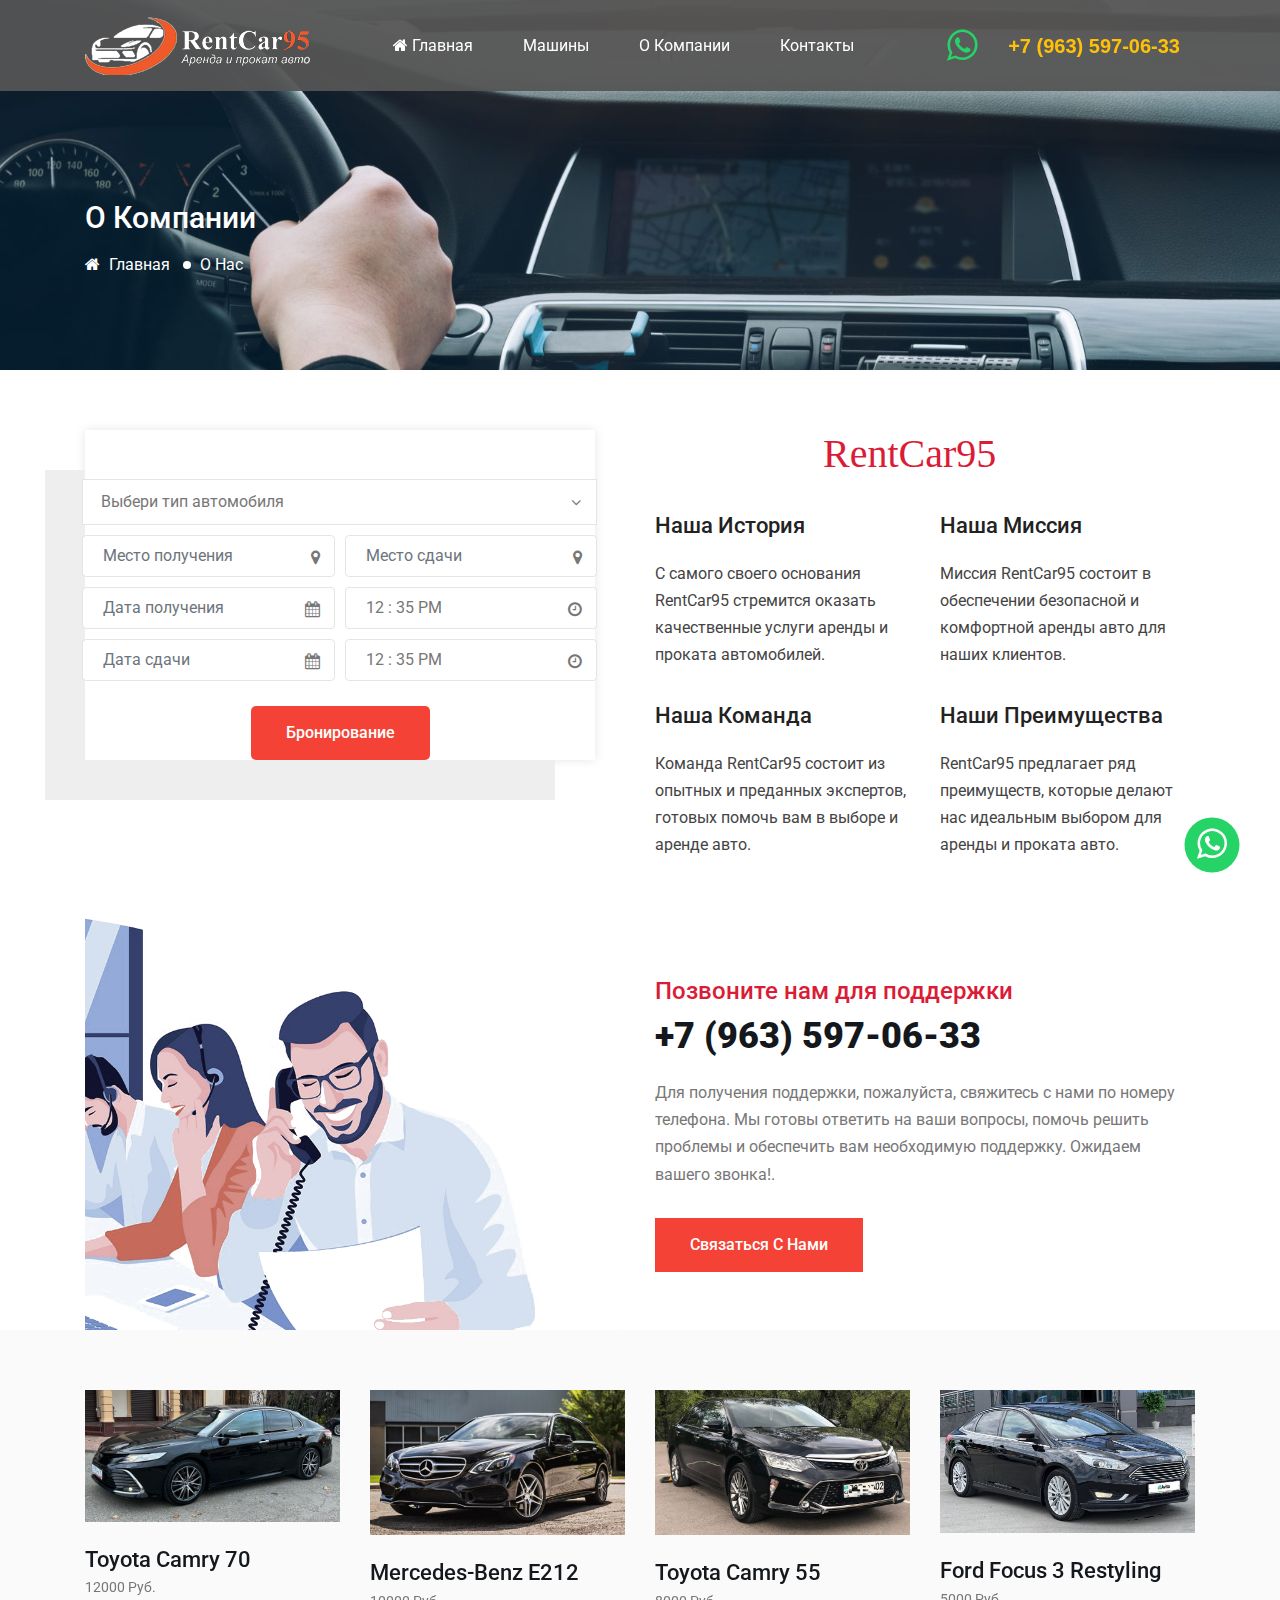
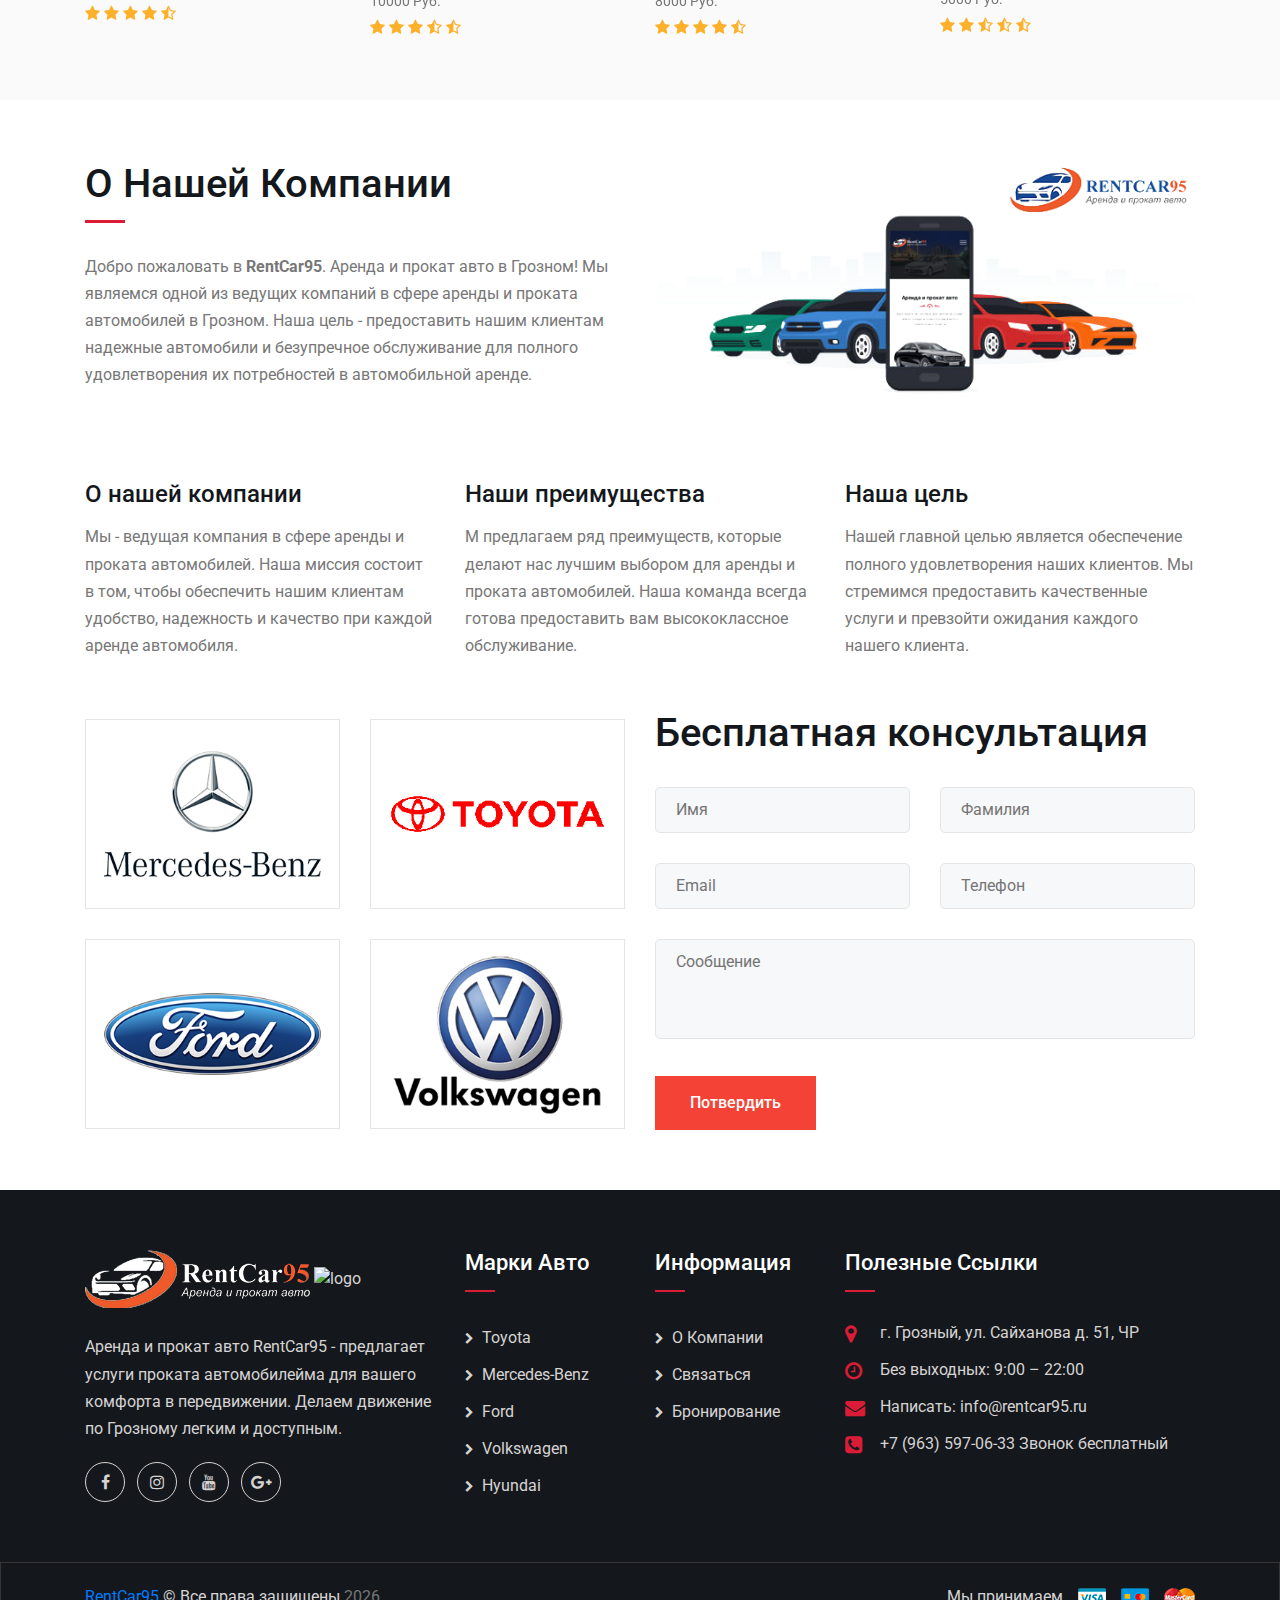
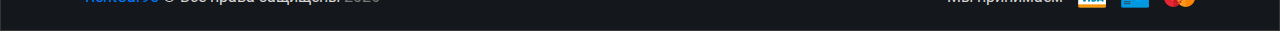
==== commit b1ba59cb: "Change phone number" ====
--- a/about.html
+++ b/about.html
@@ -1,604 +1,604 @@
-<!DOCTYPE html>
-<html lang="en">
-<head>
-  <meta charset="UTF-8">
-  <meta name="viewport" content="width=device-width, initial-scale=1.0">
-  <meta http-equiv="X-UA-Compatible" content="ie=edge">
-  <title>RentCar95 - Аренда авто в Грозном</title>
-  <meta name="description" content="Аренда авто в Грозном от RentCar95 – широкий выбор, надежность, выгодные тарифы и высокое обслуживание
-RentCar95 - это лучший выбор для проката авто в Грозном" />
-
-  <!-- site favicon -->
-  <link rel="shortcut icon" type="image/png" href="assets/images/favicon.jpg"/>
-  <!-- fontawesome css link -->
-  <link rel="stylesheet" href="assets/css/fontawesome.min.css">
-  <!-- bootstrap css link -->
-  <link rel="stylesheet" href="assets/css/bootstrap.min.css">
-  <!-- lightcase css link -->
-  <link rel="stylesheet" href="assets/css/lightcase.css">
-  <!-- animate css link -->
-  <link rel="stylesheet" href="assets/css/animate.css">
-  <!-- nice select css link -->
-  <link rel="stylesheet" href="assets/css/nice-select.css">
-  <!-- datepicker css link -->
-  <link rel="stylesheet" href="assets/css/datepicker.min.css">
-  <!-- wickedpicker css link -->
-  <link rel="stylesheet" href="assets/css/wickedpicker.min.css">
-  <!-- jquery ui css link -->
-  <link rel="stylesheet" href="assets/css/jquery-ui.min.css">
-  <!-- owl carousel css link -->
-  <link rel="stylesheet" href="assets/css/owl.carousel.min.css">
-  <!-- main style css link -->
-  <link rel="stylesheet" href="main.css?v=1.0">
-  <meta name="yandex-verification" content="269b720dbef1046c" />
-
-  <!-- For yandex webmaster -->
-  <meta name="yandex-verification" content="637ed6327c318923" />
-</head>
-<body>
-  <!-- Yandex.Metrika counter -->
-  <script type="text/javascript" >
-     (function(m,e,t,r,i,k,a){m[i]=m[i]||function(){(m[i].a=m[i].a||[]).push(arguments)};
-     m[i].l=1*new Date();
-     for (var j = 0; j < document.scripts.length; j++) {if (document.scripts[j].src === r) { return; }}
-     k=e.createElement(t),a=e.getElementsByTagName(t)[0],k.async=1,k.src=r,a.parentNode.insertBefore(k,a)})
-     (window, document, "script", "https://mc.yandex.ru/metrika/tag.js", "ym");
-
-     ym(95528495, "init", {
-          clickmap:true,
-          trackLinks:true,
-          accurateTrackBounce:true
-     });
-  </script>
-  <noscript><div><img src="https://mc.yandex.ru/watch/95528495" style="position:absolute; left:-9999px;" alt="" /></div></noscript>
-  <!-- /Yandex.Metrika counter -->
-
-<!-- Google tag (gtag.js) -->
-<script async src="https://www.googletagmanager.com/gtag/js?id=G-3PB4F8W73N"></script>
-<script>
-  window.dataLayer = window.dataLayer || [];
-  function gtag(){dataLayer.push(arguments);}
-  gtag('js', new Date());
-
-  gtag('config', 'G-3PB4F8W73N');
-</script> 
-
-
-  <!--  header-section start  -->
-  <header class="header-section header-section--style2">
-    <div class="header-bottom">
-        <div class="topbar hide-on-desktop">
-            <div class="header-action d-flex align-items-center justify-content-between">
-              <a href="https://wa.me/+79640623300?text=%D0%94%D0%BE%D0%B1%D1%80%D1%8B%D0%B9%20%D0%B4%D0%B5%D0%BD%D1%8C%21%0A%D0%AF%20%D0%BF%D0%B8%D1%88%D1%83%20%D0%BF%D0%BE%20%D0%BF%D0%BE%D0%B2%D0%BE%D0%B4%D1%83%20%D0%B0%D1%80%D0%B5%D0%BD%D0%B4%D1%8B%20%D0%B0%D0%B2%D1%82%D0%BE" class="cmn-btn whatsapp"><i class="fa fa-whatsapp"></i></a>
-              <a href="tel:+79637026814" class="cmn-btn phone"><span id="phoneNum"><i class="fa fa-phone" aria-hidden="true"></i>+7(963)702-68-14</span></a>
-            </div>            
-        </div>
-      <div class="container">
-        <nav class="navbar navbar-expand-lg p-0">
-          <a class="site-logo site-title" href="index.html">
-            <img class="d-md-none" src="assets/images/rentcar95-logo-dark.png" alt="Аренда авто в Грозном">
-            <img class="d-none d-md-inline" src="assets/images/logo2.png" alt="Аренда авто в Грозном">
-            <span class="logo-icon"><i class="flaticon-fire"></i></span>
-          </a>
-          <button class="navbar-toggler" type="button" data-toggle="collapse" data-target="#navbarSupportedContent" aria-controls="navbarSupportedContent" aria-expanded="false" aria-label="Toggle navigation">
-          <span class="menu-toggle"></span>
-          </button>
-          <div class="collapse navbar-collapse" id="navbarSupportedContent">
-            <ul class="navbar-nav main-menu m-auto">
-              <li><a href="index.html"><i class="fa fa-home"></i> Главная</a></li>
-              <li><a href="car-list-one.html">Машины</a></li>
-              <!-- <li class="menu_has_children"><a href="#0">pages</a>
-                <ul class="sub-menu">
-                  <li><a href="reservation.html">reservation</a></li>
-                  <li><a href="login.html">login</a></li>
-                  <li><a href="registration.html">registration</a></li>
-                  <li><a href="error-404.html">404</a></li>
-                </ul>
-              </li> -->
-              <!-- <li><a href="blog.html">НОВОСТИ</a></li> -->
-              <li><a href="about.html">О Компании</a>
-              <li><a href="contact.html">Контакты</a></li>
-            </ul>
-            <div class="header-action d-flex align-items-center justify-content-between hide-on-mobile">
-              <!-- <div class="lag-select-area">
-                <select>
-                  <option>РУС</option>
-                  <option>ENG</option>
-                </select>
-              </div> -->
-              <a href="https://wa.me/+79640623300?text=%D0%94%D0%BE%D0%B1%D1%80%D1%8B%D0%B9%20%D0%B4%D0%B5%D0%BD%D1%8C%21%0A%D0%AF%20%D0%BF%D0%B8%D1%88%D1%83%20%D0%BF%D0%BE%20%D0%BF%D0%BE%D0%B2%D0%BE%D0%B4%D1%83%20%D0%B0%D1%80%D0%B5%D0%BD%D0%B4%D1%8B%20%D0%B0%D0%B2%D1%82%D0%BE" class="cmn-btn whatsapp"><i class="fa fa-whatsapp"></i></a>
-              <a href="tel:+79637026814" class="cmn-btn phone"><span id="phoneNum">+7(963)702-68-14</span></a>
-            </div>
-          </div>
-        </nav>
-      </div>
-    </div><!-- header-bottom end -->
-  </header>
-  <!--  header-section end  -->
-
-<!-- inner-apge-banner start -->
-<section class="inner-page-banner bg_img overlay-3" data-background="assets/images/inner-page-bg.jpg">
-  <div class="container">
-    <div class="row">
-      <div class="col-md-12">
-        <h2 class="page-title">О Компании</h2>
-        <ol class="page-list">
-          <li><a href="index.html"><i class="fa fa-home"></i> Главная</a></li>
-          <li>О Нас</li>
-        </ol>
-      </div>
-    </div>
-  </div>
-</section>
-<!-- inner-apge-banner end -->
-
-<!-- features-section start -->
-<section class="features-section pt-120 pb-120">
-  <div class="container">
-    <div class="row">
-      <div class="col-lg-6">
-        <div class="car-search-area car-search-area--style2">
-            <h3 class="title">Найди свой автомобиль</h3>
-            <form class="car-search-form" action="car-list-one.html">
-              <div class="row">
-                <div class="col-xl-12 form-group">
-                  <select>
-                    <option value="1" selected>Выбери тип автомобиля</option>
-                    <option value="2">Седан</option>
-                    <option value="3">Хэтчбек</option>
-                    <option value="4">Спорткар</option>
-                    <option value="5">Внедорожник</option>
-                    <!-- <option value="6">Грузовик</option> -->
-                  </select>
-                </div>
-              </div>
-              <div class="row">
-                <div class="form-group col-xl-6">
-                  <i class="fa fa-map-marker"></i>
-                  <input class="form-control has-icon" type="text" placeholder="Место получения">
-                </div>
-                <div class="form-group col-xl-6">
-                  <i class="fa fa-map-marker"></i>
-                  <input class="form-control has-icon" type="text" placeholder="Место сдачи">
-                </div>
-              </div>
-              <div class="row">
-                <div class="form-group col-xl-6">
-                  <i class="fa fa-calendar"></i>
-                  <input type='text' class='form-control has-icon datepicker-here' data-language='en' placeholder="Дата получения">
-                </div>
-                <div class="form-group col-xl-6">
-                  <i class="fa fa-clock-o"></i>
-                  <input type="text" name="timepicker" class="form-control has-icon timepicker" placeholder="Время получения">
-                </div>
-              </div>
-              <div class="row">
-                <div class="form-group col-xl-6">
-                  <i class="fa fa-calendar"></i>
-                  <input type='text' class='form-control has-icon datepicker-here' data-language='en' placeholder="Дата сдачи">
-                </div>
-                <div class="form-group col-xl-6">
-                  <i class="fa fa-clock-o"></i>
-                  <input type="text" name="timepicker" class="form-control has-icon timepicker" placeholder="Время сдачи">
-                </div>
-              </div>
-              <button type="submit" class="cmn-btn btn-radius">Бронирование</button>
-            </form>
-          </div>
-        </div>
-      <div class="col-lg-6 bg_img overlay-3">
-          <div class="history-wrapper">
-            <h2 class="title" style="color: #fff">История <span style="font-family: san-serif">RentCar95</span></h2>
-            <div class="row">
-              <div class="col-lg-6 col-sm-6">
-                <div class="history-item">
-                  <!-- <span class="year">2012 - 2013</span> -->
-                  <h4 class="title">Наша История</h4>
-                  <p>С самого своего основания RentCar95 стремится оказать качественные услуги аренды и проката автомобилей.</p>
-                </div>
-              </div><!-- history-item end -->
-              <div class="col-lg-6 col-sm-6">
-                <div class="history-item">
-                  <!-- <span class="year">1952 - 1955</span> -->
-                  <h4 class="title">Наша Миссия</h4>
-                  <p>Миссия RentCar95 состоит в обеспечении безопасной и комфортной аренды авто для наших клиентов.</p>
-                </div>
-              </div><!-- history-item end -->
-              <div class="col-lg-6 col-sm-6">
-                <div class="history-item">
-                  <!-- <span class="year">1952 - 1955</span> -->
-                  <h4 class="title">Наша Команда</h4>
-                  <p>Команда RentCar95 состоит из опытных и преданных экспертов, готовых помочь вам в выборе и аренде авто.</p>
-                </div>
-              </div><!-- history-item end -->
-              <div class="col-lg-6 col-sm-6">
-                <div class="history-item">
-                  <!-- <span class="year">1952 - 1955</span> -->
-                  <h4 class="title">Наши Преимущества</h4>
-                  <p>RentCar95 предлагает ряд преимуществ, которые делают нас идеальным выбором для аренды и проката авто.</p>
-                </div>
-              </div><!-- history-item end -->
-            </div>
-          </div>
-        </div>
-    </div>
-  </div>
-</section>
-<!-- features-section end -->
-
-<!-- call-action-section start -->
-<section class="call-action-section">
-  <div class="container">
-    <div class="row align-items-center">
-      <div class="col-lg-6">
-        <div class="call-action-img text-lg-left text-center">
-          <img src="assets/images/elements/call-action-personj.png" alt="image">
-        </div>
-      </div>
-      <div class="col-lg-6">
-        <div class="call-cation-content">
-          <h3 class="top-title">Позвоните нам для поддержки</h3>
-          <span class="call-number">+7(964) 062-33-00</span>
-          <p>Для получения поддержки, пожалуйста, свяжитесь с нами по номеру телефона. Мы готовы ответить на ваши вопросы, помочь решить проблемы и обеспечить вам необходимую поддержку. Ожидаем вашего звонка!.</p>
-          <a href="contact.php" class="cmn-btn">Связаться с нами</a>
-        </div>
-      </div>
-    </div>
-  </div>
-</section>
-<!-- call-action-section end -->
-
-<!-- choose-car-section start -->
-<section class="choose-car-section section-bg pt-120 pb-120">
-  <div class="container">
-    <div class="row">
-      <div class="col-lg-12">
-        <div class="choose-car-slider-two owl-carousel">
-          <div class="car-item border-none">
-            <div class="thumb">
-              <img src="assets/images/cars/Toyota-Camry-70/1.jpg" alt="image">
-              <a href="contact.php" class="cmn-btn">Арендовать</a>
-            </div>
-            <div class="content px-0 pb-0">
-              <h4 class="title">Toyota Camry 70</h4>
-              <span class="price">12000 руб. </span>
-              <div class="review-starts">
-                <a href="#0"><i class="fa fa-star"></i></a>
-                <a href="#0"><i class="fa fa-star"></i></a>
-                <a href="#0"><i class="fa fa-star"></i></a>
-                <a href="#0"><i class="fa fa-star"></i></a>
-                <a href="#0"><i class="fa fa-star-half-empty"></i></a>
-              </div>
-            </div>
-          </div><!-- car-item end -->
-          <div class="car-item border-none">
-            <div class="thumb">
-              <img src="assets/images/cars/Mercedes-W212/1.jpg" alt="image">
-              <a href="contact.php" class="cmn-btn">Арендовать</a>
-            </div>
-            <div class="content px-0 pb-0">
-              <h4 class="title">Mercedes-Benz E212</h4>
-              <span class="price">10000 руб. </span>
-              <div class="review-starts">
-                <a href="#0"><i class="fa fa-star"></i></a>
-                <a href="#0"><i class="fa fa-star"></i></a>
-                <a href="#0"><i class="fa fa-star"></i></a>
-                <a href="#0"><i class="fa fa-star-half-empty"></i></a>
-                <a href="#0"><i class="fa fa-star-half-empty"></i></a>
-              </div>
-            </div>
-          </div><!-- car-item end -->
-          <div class="car-item border-none">
-            <div class="thumb">
-              <img src="assets/images/cars/Toyota-Camry-55/1.jpg" alt="image">
-              <a href="contact.php" class="cmn-btn">Арендовать</a>
-            </div>
-            <div class="content px-0 pb-0">
-              <h4 class="title">Toyota Camry 55</h4>
-              <span class="price">8000 руб. </span>
-              <div class="review-starts">
-                <a href="#0"><i class="fa fa-star"></i></a>
-                <a href="#0"><i class="fa fa-star"></i></a>
-                <a href="#0"><i class="fa fa-star"></i></a>
-                <a href="#0"><i class="fa fa-star"></i></a>
-                <a href="#0"><i class="fa fa-star-half-empty"></i></a>
-              </div>
-            </div>
-          </div><!-- car-item end -->
-          <div class="car-item border-none">
-            <div class="thumb">
-              <img src="assets/images/cars/Ford-Focus-3-Rest/1.jpg" alt="image">
-              <a href="contact.php" class="cmn-btn">Арендовать</a>
-            </div>
-            <div class="content px-0 pb-0">
-              <h4 class="title">Ford Focus 3 Restyling</h4>
-              <span class="price">5000 руб. </span>
-              <div class="review-starts">
-                <a href="#0"><i class="fa fa-star"></i></a>
-                <a href="#0"><i class="fa fa-star"></i></a>
-                <a href="#0"><i class="fa fa-star-half-empty"></i></a>
-                <a href="#0"><i class="fa fa-star-half-empty"></i></a>
-                <a href="#0"><i class="fa fa-star-half-empty"></i></a>
-              </div>
-            </div>
-          </div><!-- car-item end -->
-          <div class="car-item border-none">
-            <div class="thumb">
-              <img src="assets/images/cars/Volkswagen-Polo-1/1.jpg" alt="image">
-              <a href="contact.php" class="cmn-btn">Арендовать</a>
-            </div>
-            <div class="content px-0 pb-0">
-              <h4 class="title">Volkswagen Polo</h4>
-              <span class="price">3500 руб </span>
-              <div class="review-starts">
-                <a href="#0"><i class="fa fa-star"></i></a>
-                <a href="#0"><i class="fa fa-star"></i></a>
-                <a href="#0"><i class="fa fa-star"></i></a>
-                <a href="#0"><i class="fa fa-star"></i></a>
-                <a href="#0"><i class="fa fa-star-half-empty"></i></a>
-              </div>
-            </div>
-          </div><!-- car-item end -->
-          <div class="car-item border-none">
-            <div class="thumb">
-              <img src="assets/images/cars/Volkswagen-Polo-2/1.jpg" alt="image">
-              <a href="contact.php" class="cmn-btn">Арендовать</a>
-            </div>
-            <div class="content px-0 pb-0">
-            <h4 class="title">Volkswagen Polo 2</h4>
-              <span class="price">4500 руб. </span>
-              <div class="review-starts">
-                <a href="#0"><i class="fa fa-star"></i></a>
-                <a href="#0"><i class="fa fa-star"></i></a>
-                <a href="#0"><i class="fa fa-star"></i></a>
-                <a href="#0"><i class="fa fa-star-half-empty"></i></a>
-                <a href="#0"><i class="fa fa-star-half-empty"></i></a>
-              </div>
-            </div>
-          </div><!-- car-item end -->
-        </div>
-      </div>
-    </div>  
-  </div>
-</section>
-<!-- choose-car-section end -->
-
-<!-- company-char-section start -->
-<section class="company-char-section pt-120 pb-120">
-  <div class="container">
-    <div class="row mb-50">
-      <div class="col-lg-6">
-        <div class="company-char-content">
-          <h2 class="title title--border text-capitalize">О Нашей Компании</h2>
-          <p>Добро пожаловать в <b>RentCar95</b>. Аренда и прокат авто в Грозном! Мы являемся одной из ведущих компаний в сфере аренды и проката автомобилей в Грозном. Наша цель - предоставить нашим клиентам надежные автомобили и безупречное обслуживание для полного удовлетворения их потребностей в автомобильной аренде.</p>
-          <!-- <blockquote>
-            <p>В нашей компании мы придерживаемся ценностей надежности, честности и качества. Мы стремимся к долгосрочным отношениям с нашими клиентами и делаем все возможное, чтобы превзойти их ожидания.</p>
-          </blockquote> -->
-        </div>
-      </div>
-      <div class="col-lg-6">
-        <div class="company-char-thumb">
-          <img src="assets/images/elements/company-char.png" alt="image">
-          <!-- <a href="https://www.youtube.com/embed/aFYlAzQHnY4" data-rel="lightcase:myCollection" class="yt-icon"><i class="fa fa-play"></i></a> -->
-        </div>
-      </div>
-    </div>
-    <div class="row mb-none-30">
-      <div class="col-lg-4 col-sm-6">
-        <div class="text-item">
-          <h3 class="title">О нашей компании</h3>
-          <p>Мы - ведущая компания в сфере аренды и проката автомобилей. Наша миссия состоит в том, чтобы обеспечить нашим клиентам удобство, надежность и качество при каждой аренде автомобиля.</p>
-        </div>
-      </div><!-- text-item end -->
-      <div class="col-lg-4 col-sm-6">
-        <div class="text-item">
-          <h3 class="title">Наши преимущества</h3>
-          <p>М предлагаем ряд преимуществ, которые делают нас лучшим выбором для аренды и проката автомобилей. Наша команда всегда готова предоставить вам высококлассное обслуживание.</p>
-        </div>
-      </div><!-- text-item end -->
-      <div class="col-lg-4 col-sm-6">
-        <div class="text-item">
-          <h3 class="title">Наша цель</h3>
-          <p>Нашей главной целью является обеспечение полного удовлетворения наших клиентов. Мы стремимся предоставить качественные услуги и превзойти ожидания каждого нашего клиента.</p>
-        </div>
-      </div><!-- text-item end -->
-    </div>
-  </div>
-</section>
-<!-- company-char-section end -->
-
-<!-- team-section start -->
-<!-- THIS SECTION WAS REMOVED -->
-<!-- team-section end -->
-
-<!-- consulting-section start -->
-<section class="consulting-section pb-120">
-  <div class="container">
-    <div class="row">
-      <div class="col-lg-6">
-        <div class="row mb-none-30">
-          <div class="col-sm-6">
-            <div class="brand-item">
-              <div class="brand-item--inner">
-                <img src="assets/images/brand-logo/1.png" alt="image">
-              </div>
-            </div>
-          </div><!-- brand-item end -->
-          <div class="col-sm-6">
-            <div class="brand-item">
-              <div class="brand-item--inner">
-                <img src="assets/images/brand-logo/2.png" alt="image">
-              </div>
-            </div>
-          </div><!-- brand-item end -->
-          <div class="col-sm-6">
-            <div class="brand-item">
-              <div class="brand-item--inner">
-                <img src="assets/images/brand-logo/4.png" alt="image">
-              </div>
-            </div>
-          </div><!-- brand-item end -->
-          <div class="col-sm-6">
-            <div class="brand-item">
-              <div class="brand-item--inner">
-                <img src="assets/images/brand-logo/3.png" alt="image">
-              </div>
-            </div>
-          </div><!-- brand-item end -->
-        </div>
-      </div>
-      <div class="col-lg-6">
-        <div class="consulting-from-area">
-        <h2 class="title">Бесплатная консультация</h2>
-          <form class="consulting-form">
-            <div class="row">
-              <div class="form-group col-md-6">
-                <input type="text" name="cons_f_name" id="cons_f_name" placeholder="Имя">
-              </div>
-              <div class="form-group col-md-6">
-                <input type="text" name="cons_l_name" id="cons_l_name" placeholder="Фамилия">
-              </div>
-            </div>
-            <div class="row">
-              <div class="form-group col-md-6">
-                <input type="email" name="cons_email" id="cons_email" placeholder="Email">
-              </div>
-              <div class="form-group col-md-6">
-                <input type="tel" name="cons_phone" id="cons_phone" placeholder="Телефон">
-              </div>
-            </div>
-            <div class="form-group">
-              <textarea placeholder="Сообщение"></textarea>
-            </div>
-            <button type="submit" class="cmn-btn">Потвердить</button>
-          </form>
-        </div>
-      </div>
-    </div>
-  </div>
-</section>
-<!-- consulting-section end -->
-
-  <!-- footer-section start -->
-  <footer class="footer-section">
-    <div class="footer-top pt-120 pb-120">
-      <div class="container">
-        <div class="row">
-          <div class="col-lg-4 col-sm-8">
-            <div class="footer-widget widget-about">
-              <div class="widget-about-content">
-              <!-- <h4 class="widget-title">Машины</h4> -->
-                <a href="index.html" class="footer-logo"><img src="assets/images/logo2.png" alt="logo"></a>
-                <a href="index.html" class="footer-logo"><img src="assets/images/logo3.svg" alt="logo"></a>
-                <p>Аренда и прокат авто RentCar95 - предлагает услуги проката автомобилейма для вашего комфорта в передвижении. Делаем движение по Грозному легким и доступным.</p>
-                <ul class="social-links">
-                  <li><a href="#0"><i class="fa fa-facebook"></i></a></li>
-                  <li><a href="#0"><i class="fa fa-instagram"></i></a></li>
-                  <li><a href="#0"><i class="fa fa-youtube"></i></a></li>
-                  <li><a href="#0"><i class="fa fa-google-plus"></i></a></li>
-                </ul>
-              </div>
-            </div>
-          </div>
-          <div class="col-lg-2 col-sm-4">
-            <div class="footer-widget widget-menu">
-              <h4 class="widget-title">Марки авто</h4>
-              <ul>
-                <li><a href="https://rentcar95.ru/car-list-one.html">Toyota</a></li>
-                <li><a href="https://rentcar95.ru/car-list-one.html">Mercedes-Benz</a></li>
-                <li><a href="https://rentcar95.ru/car-list-one.html">Ford</a></li>
-                <li><a href="https://rentcar95.ru/car-list-one-2.html">Volkswagen</a></li>
-                <li><a href="https://rentcar95.ru/car-list-one-2.html">Hyundai</a></li>
-              </ul>
-            </div>
-          </div>
-          <div class="col-lg-2 col-sm-4">
-            <div class="footer-widget widget-menu">
-              <h4 class="widget-title">Информация</h4>
-              <ul>
-                <li><a href="https://rentcar95.ru/about.html">О Компании</a></li>
-               
-                <li><a href="https://rentcar95.ru/contact.html">Связаться</a></li>
-                <li><a href="https://rentcar95.ru/car-list-one.html">Бронирование</a></li>
-               
-              </ul>
-            </div>
-          </div>
-          <div class="col-lg-4 col-sm-8">
-            <div class="footer-widget widget-address">
-              <h4 class="widget-title">Полезные ссылки</h4>
-              <ul>
-                <li>
-                  <i class="fa fa-map-marker"></i>
-                  <span>г. Грозный, ул. Сайханова д. 51, ЧР</span>
-                </li>
-                <li>
-                  <i class="fa fa-clock-o"></i>
-                  <span>Без выходных: 9:00 – 22:00</span>
-                </li>
-                <li>
-                  <i class="fa fa-envelope"></i>
-                  <span><a href="mailto:info@rentcar95.ru">Написать</a>: info@rentcar95.ru</span>
-                </li>
-                <li>
-                  <i class="fa fa-phone-square"></i>
-                  <span>+7(963)702-68-14 Звонок бесплатный</span>
-                </li>
-              </ul>
-            </div>
-          </div>
-        </div>
-      </div>
-    </div>
-    <div class="footer-bottom">
-      <div class="container">
-        <div class="row justify-content-between">
-          <div class="col-sm-9">
-            <p class="copy-right-text"><a href="index.html">RentCar95</a> &#169; Все права защищены <span id="curYear"></span> </p>
-            <script>
-              // Update the span element with the current year
-              document.getElementById("curYear").innerHTML = new Date().getFullYear();             
-            </script>
-          </div>
-          <div class="col-sm-3">
-            <ul class="payment-method d-flex justify-content-end">
-              <li>Мы принимаем</li>
-              <li><img src="assets/images/money-method/1.png" alt="image"></li>
-              <li><img src="assets/images/money-method/2.png" alt="image"></li>
-              <li><img src="assets/images/money-method/3.png" alt="image"></li>
-            </ul>
-          </div>
-        </div>
-      </div>
-    </div>
-  </footer>
-  <!-- footer-section end -->
-  
-<a href="https://api.whatsapp.com/send?phone=79637026814" target="_blank" title="Написать в Whatsapp" rel="noopener noreferrer"><div class="whatsapp-button"><i class="fa fa-whatsapp"></i></div></a>
-
-  <!-- jquery js link -->
-  <script src="assets/js/jquery-3.3.1.min.js"></script>
-  <!-- jquery migrate js link -->
-  <script src="assets/js/jquery-migrate-3.0.0.js"></script>
-  <!-- bootstrap js link -->
-  <script src="assets/js/bootstrap.min.js"></script>
-  <!-- lightcase js link -->
-  <script src="assets/js/lightcase.js"></script>
-  <!-- wow js link -->
-  <script src="assets/js/wow.min.js"></script>
-  <!-- nice select js link -->
-  <script src="assets/js/jquery.nice-select.min.js"></script>
-  <!-- datepicker js link -->
-  <script src="assets/js/datepicker.min.js"></script>
-  <script src="assets/js/datepicker.en.js"></script>
-  <!-- wickedpicker js link -->
-  <script src="assets/js/wickedpicker.min.js"></script>
-  <!-- owl carousel js link -->
-  <script src="assets/js/owl.carousel.min.js"></script>
-  <!-- jquery ui js link -->
-  <script src="assets/js/jquery-ui.min.js"></script>
-  <!-- main js link -->
-  <script src="assets/js/main.js"></script>
-</body>
-
+<!DOCTYPE html>
+<html lang="en">
+<head>
+  <meta charset="UTF-8">
+  <meta name="viewport" content="width=device-width, initial-scale=1.0">
+  <meta http-equiv="X-UA-Compatible" content="ie=edge">
+  <title>RentCar95 - Аренда авто в Грозном</title>
+  <meta name="description" content="Аренда авто в Грозном от RentCar95 – широкий выбор, надежность, выгодные тарифы и высокое обслуживание
+RentCar95 - это лучший выбор для проката авто в Грозном" />
+
+  <!-- site favicon -->
+  <link rel="shortcut icon" type="image/png" href="assets/images/favicon.jpg"/>
+  <!-- fontawesome css link -->
+  <link rel="stylesheet" href="assets/css/fontawesome.min.css">
+  <!-- bootstrap css link -->
+  <link rel="stylesheet" href="assets/css/bootstrap.min.css">
+  <!-- lightcase css link -->
+  <link rel="stylesheet" href="assets/css/lightcase.css">
+  <!-- animate css link -->
+  <link rel="stylesheet" href="assets/css/animate.css">
+  <!-- nice select css link -->
+  <link rel="stylesheet" href="assets/css/nice-select.css">
+  <!-- datepicker css link -->
+  <link rel="stylesheet" href="assets/css/datepicker.min.css">
+  <!-- wickedpicker css link -->
+  <link rel="stylesheet" href="assets/css/wickedpicker.min.css">
+  <!-- jquery ui css link -->
+  <link rel="stylesheet" href="assets/css/jquery-ui.min.css">
+  <!-- owl carousel css link -->
+  <link rel="stylesheet" href="assets/css/owl.carousel.min.css">
+  <!-- main style css link -->
+  <link rel="stylesheet" href="main.css?v=1.0">
+  <meta name="yandex-verification" content="269b720dbef1046c" />
+
+  <!-- For yandex webmaster -->
+  <meta name="yandex-verification" content="637ed6327c318923" />
+</head>
+<body>
+  <!-- Yandex.Metrika counter -->
+  <script type="text/javascript" >
+     (function(m,e,t,r,i,k,a){m[i]=m[i]||function(){(m[i].a=m[i].a||[]).push(arguments)};
+     m[i].l=1*new Date();
+     for (var j = 0; j < document.scripts.length; j++) {if (document.scripts[j].src === r) { return; }}
+     k=e.createElement(t),a=e.getElementsByTagName(t)[0],k.async=1,k.src=r,a.parentNode.insertBefore(k,a)})
+     (window, document, "script", "https://mc.yandex.ru/metrika/tag.js", "ym");
+
+     ym(95528495, "init", {
+          clickmap:true,
+          trackLinks:true,
+          accurateTrackBounce:true
+     });
+  </script>
+  <noscript><div><img src="https://mc.yandex.ru/watch/95528495" style="position:absolute; left:-9999px;" alt="" /></div></noscript>
+  <!-- /Yandex.Metrika counter -->
+
+<!-- Google tag (gtag.js) -->
+<script async src="https://www.googletagmanager.com/gtag/js?id=G-3PB4F8W73N"></script>
+<script>
+  window.dataLayer = window.dataLayer || [];
+  function gtag(){dataLayer.push(arguments);}
+  gtag('js', new Date());
+
+  gtag('config', 'G-3PB4F8W73N');
+</script> 
+
+
+  <!--  header-section start  -->
+  <header class="header-section header-section--style2">
+    <div class="header-bottom">
+        <div class="topbar hide-on-desktop">
+            <div class="header-action d-flex align-items-center justify-content-between">
+              <a href="https://wa.me/+79635970633?text=%D0%94%D0%BE%D0%B1%D1%80%D1%8B%D0%B9%20%D0%B4%D0%B5%D0%BD%D1%8C%21%0A%D0%AF%20%D0%BF%D0%B8%D1%88%D1%83%20%D0%BF%D0%BE%20%D0%BF%D0%BE%D0%B2%D0%BE%D0%B4%D1%83%20%D0%B0%D1%80%D0%B5%D0%BD%D0%B4%D1%8B%20%D0%B0%D0%B2%D1%82%D0%BE" class="cmn-btn whatsapp"><i class="fa fa-whatsapp"></i></a>
+              <a href="tel:+79635970633" class="cmn-btn phone"><span id="phoneNum"><i class="fa fa-phone" aria-hidden="true"></i>+7 (963) 597-06-33</span></a>
+            </div>            
+        </div>
+      <div class="container">
+        <nav class="navbar navbar-expand-lg p-0">
+          <a class="site-logo site-title" href="index.html">
+            <img class="d-md-none" src="assets/images/rentcar95-logo-dark.png" alt="Аренда авто в Грозном">
+            <img class="d-none d-md-inline" src="assets/images/logo2.png" alt="Аренда авто в Грозном">
+            <span class="logo-icon"><i class="flaticon-fire"></i></span>
+          </a>
+          <button class="navbar-toggler" type="button" data-toggle="collapse" data-target="#navbarSupportedContent" aria-controls="navbarSupportedContent" aria-expanded="false" aria-label="Toggle navigation">
+          <span class="menu-toggle"></span>
+          </button>
+          <div class="collapse navbar-collapse" id="navbarSupportedContent">
+            <ul class="navbar-nav main-menu m-auto">
+              <li><a href="index.html"><i class="fa fa-home"></i> Главная</a></li>
+              <li><a href="car-list-one.html">Машины</a></li>
+              <!-- <li class="menu_has_children"><a href="#0">pages</a>
+                <ul class="sub-menu">
+                  <li><a href="reservation.html">reservation</a></li>
+                  <li><a href="login.html">login</a></li>
+                  <li><a href="registration.html">registration</a></li>
+                  <li><a href="error-404.html">404</a></li>
+                </ul>
+              </li> -->
+              <!-- <li><a href="blog.html">НОВОСТИ</a></li> -->
+              <li><a href="about.html">О Компании</a>
+              <li><a href="contact.html">Контакты</a></li>
+            </ul>
+            <div class="header-action d-flex align-items-center justify-content-between hide-on-mobile">
+              <!-- <div class="lag-select-area">
+                <select>
+                  <option>РУС</option>
+                  <option>ENG</option>
+                </select>
+              </div> -->
+              <a href="https://wa.me/+79635970633?text=%D0%94%D0%BE%D0%B1%D1%80%D1%8B%D0%B9%20%D0%B4%D0%B5%D0%BD%D1%8C%21%0A%D0%AF%20%D0%BF%D0%B8%D1%88%D1%83%20%D0%BF%D0%BE%20%D0%BF%D0%BE%D0%B2%D0%BE%D0%B4%D1%83%20%D0%B0%D1%80%D0%B5%D0%BD%D0%B4%D1%8B%20%D0%B0%D0%B2%D1%82%D0%BE" class="cmn-btn whatsapp"><i class="fa fa-whatsapp"></i></a>
+              <a href="tel:+79635970633" class="cmn-btn phone"><span id="phoneNum">+7 (963) 597-06-33</span></a>
+            </div>
+          </div>
+        </nav>
+      </div>
+    </div><!-- header-bottom end -->
+  </header>
+  <!--  header-section end  -->
+
+<!-- inner-apge-banner start -->
+<section class="inner-page-banner bg_img overlay-3" data-background="assets/images/inner-page-bg.jpg">
+  <div class="container">
+    <div class="row">
+      <div class="col-md-12">
+        <h2 class="page-title">О Компании</h2>
+        <ol class="page-list">
+          <li><a href="index.html"><i class="fa fa-home"></i> Главная</a></li>
+          <li>О Нас</li>
+        </ol>
+      </div>
+    </div>
+  </div>
+</section>
+<!-- inner-apge-banner end -->
+
+<!-- features-section start -->
+<section class="features-section pt-120 pb-120">
+  <div class="container">
+    <div class="row">
+      <div class="col-lg-6">
+        <div class="car-search-area car-search-area--style2">
+            <h3 class="title">Найди свой автомобиль</h3>
+            <form class="car-search-form" action="car-list-one.html">
+              <div class="row">
+                <div class="col-xl-12 form-group">
+                  <select>
+                    <option value="1" selected>Выбери тип автомобиля</option>
+                    <option value="2">Седан</option>
+                    <option value="3">Хэтчбек</option>
+                    <option value="4">Спорткар</option>
+                    <option value="5">Внедорожник</option>
+                    <!-- <option value="6">Грузовик</option> -->
+                  </select>
+                </div>
+              </div>
+              <div class="row">
+                <div class="form-group col-xl-6">
+                  <i class="fa fa-map-marker"></i>
+                  <input class="form-control has-icon" type="text" placeholder="Место получения">
+                </div>
+                <div class="form-group col-xl-6">
+                  <i class="fa fa-map-marker"></i>
+                  <input class="form-control has-icon" type="text" placeholder="Место сдачи">
+                </div>
+              </div>
+              <div class="row">
+                <div class="form-group col-xl-6">
+                  <i class="fa fa-calendar"></i>
+                  <input type='text' class='form-control has-icon datepicker-here' data-language='en' placeholder="Дата получения">
+                </div>
+                <div class="form-group col-xl-6">
+                  <i class="fa fa-clock-o"></i>
+                  <input type="text" name="timepicker" class="form-control has-icon timepicker" placeholder="Время получения">
+                </div>
+              </div>
+              <div class="row">
+                <div class="form-group col-xl-6">
+                  <i class="fa fa-calendar"></i>
+                  <input type='text' class='form-control has-icon datepicker-here' data-language='en' placeholder="Дата сдачи">
+                </div>
+                <div class="form-group col-xl-6">
+                  <i class="fa fa-clock-o"></i>
+                  <input type="text" name="timepicker" class="form-control has-icon timepicker" placeholder="Время сдачи">
+                </div>
+              </div>
+              <button type="submit" class="cmn-btn btn-radius">Бронирование</button>
+            </form>
+          </div>
+        </div>
+      <div class="col-lg-6 bg_img overlay-3">
+          <div class="history-wrapper">
+            <h2 class="title" style="color: #fff">История <span style="font-family: san-serif">RentCar95</span></h2>
+            <div class="row">
+              <div class="col-lg-6 col-sm-6">
+                <div class="history-item">
+                  <!-- <span class="year">2012 - 2013</span> -->
+                  <h4 class="title">Наша История</h4>
+                  <p>С самого своего основания RentCar95 стремится оказать качественные услуги аренды и проката автомобилей.</p>
+                </div>
+              </div><!-- history-item end -->
+              <div class="col-lg-6 col-sm-6">
+                <div class="history-item">
+                  <!-- <span class="year">1952 - 1955</span> -->
+                  <h4 class="title">Наша Миссия</h4>
+                  <p>Миссия RentCar95 состоит в обеспечении безопасной и комфортной аренды авто для наших клиентов.</p>
+                </div>
+              </div><!-- history-item end -->
+              <div class="col-lg-6 col-sm-6">
+                <div class="history-item">
+                  <!-- <span class="year">1952 - 1955</span> -->
+                  <h4 class="title">Наша Команда</h4>
+                  <p>Команда RentCar95 состоит из опытных и преданных экспертов, готовых помочь вам в выборе и аренде авто.</p>
+                </div>
+              </div><!-- history-item end -->
+              <div class="col-lg-6 col-sm-6">
+                <div class="history-item">
+                  <!-- <span class="year">1952 - 1955</span> -->
+                  <h4 class="title">Наши Преимущества</h4>
+                  <p>RentCar95 предлагает ряд преимуществ, которые делают нас идеальным выбором для аренды и проката авто.</p>
+                </div>
+              </div><!-- history-item end -->
+            </div>
+          </div>
+        </div>
+    </div>
+  </div>
+</section>
+<!-- features-section end -->
+
+<!-- call-action-section start -->
+<section class="call-action-section">
+  <div class="container">
+    <div class="row align-items-center">
+      <div class="col-lg-6">
+        <div class="call-action-img text-lg-left text-center">
+          <img src="assets/images/elements/call-action-personj.png" alt="image">
+        </div>
+      </div>
+      <div class="col-lg-6">
+        <div class="call-cation-content">
+          <h3 class="top-title">Позвоните нам для поддержки</h3>
+          <span class="call-number">+7 (963) 597-06-33</span>
+          <p>Для получения поддержки, пожалуйста, свяжитесь с нами по номеру телефона. Мы готовы ответить на ваши вопросы, помочь решить проблемы и обеспечить вам необходимую поддержку. Ожидаем вашего звонка!.</p>
+          <a href="contact.php" class="cmn-btn">Связаться с нами</a>
+        </div>
+      </div>
+    </div>
+  </div>
+</section>
+<!-- call-action-section end -->
+
+<!-- choose-car-section start -->
+<section class="choose-car-section section-bg pt-120 pb-120">
+  <div class="container">
+    <div class="row">
+      <div class="col-lg-12">
+        <div class="choose-car-slider-two owl-carousel">
+          <div class="car-item border-none">
+            <div class="thumb">
+              <img src="assets/images/cars/Toyota-Camry-70/1.jpg" alt="image">
+              <a href="contact.php" class="cmn-btn">Арендовать</a>
+            </div>
+            <div class="content px-0 pb-0">
+              <h4 class="title">Toyota Camry 70</h4>
+              <span class="price">12000 руб. </span>
+              <div class="review-starts">
+                <a href="#0"><i class="fa fa-star"></i></a>
+                <a href="#0"><i class="fa fa-star"></i></a>
+                <a href="#0"><i class="fa fa-star"></i></a>
+                <a href="#0"><i class="fa fa-star"></i></a>
+                <a href="#0"><i class="fa fa-star-half-empty"></i></a>
+              </div>
+            </div>
+          </div><!-- car-item end -->
+          <div class="car-item border-none">
+            <div class="thumb">
+              <img src="assets/images/cars/Mercedes-W212/1.jpg" alt="image">
+              <a href="contact.php" class="cmn-btn">Арендовать</a>
+            </div>
+            <div class="content px-0 pb-0">
+              <h4 class="title">Mercedes-Benz E212</h4>
+              <span class="price">10000 руб. </span>
+              <div class="review-starts">
+                <a href="#0"><i class="fa fa-star"></i></a>
+                <a href="#0"><i class="fa fa-star"></i></a>
+                <a href="#0"><i class="fa fa-star"></i></a>
+                <a href="#0"><i class="fa fa-star-half-empty"></i></a>
+                <a href="#0"><i class="fa fa-star-half-empty"></i></a>
+              </div>
+            </div>
+          </div><!-- car-item end -->
+          <div class="car-item border-none">
+            <div class="thumb">
+              <img src="assets/images/cars/Toyota-Camry-55/1.jpg" alt="image">
+              <a href="contact.php" class="cmn-btn">Арендовать</a>
+            </div>
+            <div class="content px-0 pb-0">
+              <h4 class="title">Toyota Camry 55</h4>
+              <span class="price">8000 руб. </span>
+              <div class="review-starts">
+                <a href="#0"><i class="fa fa-star"></i></a>
+                <a href="#0"><i class="fa fa-star"></i></a>
+                <a href="#0"><i class="fa fa-star"></i></a>
+                <a href="#0"><i class="fa fa-star"></i></a>
+                <a href="#0"><i class="fa fa-star-half-empty"></i></a>
+              </div>
+            </div>
+          </div><!-- car-item end -->
+          <div class="car-item border-none">
+            <div class="thumb">
+              <img src="assets/images/cars/Ford-Focus-3-Rest/1.jpg" alt="image">
+              <a href="contact.php" class="cmn-btn">Арендовать</a>
+            </div>
+            <div class="content px-0 pb-0">
+              <h4 class="title">Ford Focus 3 Restyling</h4>
+              <span class="price">5000 руб. </span>
+              <div class="review-starts">
+                <a href="#0"><i class="fa fa-star"></i></a>
+                <a href="#0"><i class="fa fa-star"></i></a>
+                <a href="#0"><i class="fa fa-star-half-empty"></i></a>
+                <a href="#0"><i class="fa fa-star-half-empty"></i></a>
+                <a href="#0"><i class="fa fa-star-half-empty"></i></a>
+              </div>
+            </div>
+          </div><!-- car-item end -->
+          <div class="car-item border-none">
+            <div class="thumb">
+              <img src="assets/images/cars/Volkswagen-Polo-1/1.jpg" alt="image">
+              <a href="contact.php" class="cmn-btn">Арендовать</a>
+            </div>
+            <div class="content px-0 pb-0">
+              <h4 class="title">Volkswagen Polo</h4>
+              <span class="price">3500 руб </span>
+              <div class="review-starts">
+                <a href="#0"><i class="fa fa-star"></i></a>
+                <a href="#0"><i class="fa fa-star"></i></a>
+                <a href="#0"><i class="fa fa-star"></i></a>
+                <a href="#0"><i class="fa fa-star"></i></a>
+                <a href="#0"><i class="fa fa-star-half-empty"></i></a>
+              </div>
+            </div>
+          </div><!-- car-item end -->
+          <div class="car-item border-none">
+            <div class="thumb">
+              <img src="assets/images/cars/Volkswagen-Polo-2/1.jpg" alt="image">
+              <a href="contact.php" class="cmn-btn">Арендовать</a>
+            </div>
+            <div class="content px-0 pb-0">
+            <h4 class="title">Volkswagen Polo 2</h4>
+              <span class="price">4500 руб. </span>
+              <div class="review-starts">
+                <a href="#0"><i class="fa fa-star"></i></a>
+                <a href="#0"><i class="fa fa-star"></i></a>
+                <a href="#0"><i class="fa fa-star"></i></a>
+                <a href="#0"><i class="fa fa-star-half-empty"></i></a>
+                <a href="#0"><i class="fa fa-star-half-empty"></i></a>
+              </div>
+            </div>
+          </div><!-- car-item end -->
+        </div>
+      </div>
+    </div>  
+  </div>
+</section>
+<!-- choose-car-section end -->
+
+<!-- company-char-section start -->
+<section class="company-char-section pt-120 pb-120">
+  <div class="container">
+    <div class="row mb-50">
+      <div class="col-lg-6">
+        <div class="company-char-content">
+          <h2 class="title title--border text-capitalize">О Нашей Компании</h2>
+          <p>Добро пожаловать в <b>RentCar95</b>. Аренда и прокат авто в Грозном! Мы являемся одной из ведущих компаний в сфере аренды и проката автомобилей в Грозном. Наша цель - предоставить нашим клиентам надежные автомобили и безупречное обслуживание для полного удовлетворения их потребностей в автомобильной аренде.</p>
+          <!-- <blockquote>
+            <p>В нашей компании мы придерживаемся ценностей надежности, честности и качества. Мы стремимся к долгосрочным отношениям с нашими клиентами и делаем все возможное, чтобы превзойти их ожидания.</p>
+          </blockquote> -->
+        </div>
+      </div>
+      <div class="col-lg-6">
+        <div class="company-char-thumb">
+          <img src="assets/images/elements/company-char.png" alt="image">
+          <!-- <a href="https://www.youtube.com/embed/aFYlAzQHnY4" data-rel="lightcase:myCollection" class="yt-icon"><i class="fa fa-play"></i></a> -->
+        </div>
+      </div>
+    </div>
+    <div class="row mb-none-30">
+      <div class="col-lg-4 col-sm-6">
+        <div class="text-item">
+          <h3 class="title">О нашей компании</h3>
+          <p>Мы - ведущая компания в сфере аренды и проката автомобилей. Наша миссия состоит в том, чтобы обеспечить нашим клиентам удобство, надежность и качество при каждой аренде автомобиля.</p>
+        </div>
+      </div><!-- text-item end -->
+      <div class="col-lg-4 col-sm-6">
+        <div class="text-item">
+          <h3 class="title">Наши преимущества</h3>
+          <p>М предлагаем ряд преимуществ, которые делают нас лучшим выбором для аренды и проката автомобилей. Наша команда всегда готова предоставить вам высококлассное обслуживание.</p>
+        </div>
+      </div><!-- text-item end -->
+      <div class="col-lg-4 col-sm-6">
+        <div class="text-item">
+          <h3 class="title">Наша цель</h3>
+          <p>Нашей главной целью является обеспечение полного удовлетворения наших клиентов. Мы стремимся предоставить качественные услуги и превзойти ожидания каждого нашего клиента.</p>
+        </div>
+      </div><!-- text-item end -->
+    </div>
+  </div>
+</section>
+<!-- company-char-section end -->
+
+<!-- team-section start -->
+<!-- THIS SECTION WAS REMOVED -->
+<!-- team-section end -->
+
+<!-- consulting-section start -->
+<section class="consulting-section pb-120">
+  <div class="container">
+    <div class="row">
+      <div class="col-lg-6">
+        <div class="row mb-none-30">
+          <div class="col-sm-6">
+            <div class="brand-item">
+              <div class="brand-item--inner">
+                <img src="assets/images/brand-logo/1.png" alt="image">
+              </div>
+            </div>
+          </div><!-- brand-item end -->
+          <div class="col-sm-6">
+            <div class="brand-item">
+              <div class="brand-item--inner">
+                <img src="assets/images/brand-logo/2.png" alt="image">
+              </div>
+            </div>
+          </div><!-- brand-item end -->
+          <div class="col-sm-6">
+            <div class="brand-item">
+              <div class="brand-item--inner">
+                <img src="assets/images/brand-logo/4.png" alt="image">
+              </div>
+            </div>
+          </div><!-- brand-item end -->
+          <div class="col-sm-6">
+            <div class="brand-item">
+              <div class="brand-item--inner">
+                <img src="assets/images/brand-logo/3.png" alt="image">
+              </div>
+            </div>
+          </div><!-- brand-item end -->
+        </div>
+      </div>
+      <div class="col-lg-6">
+        <div class="consulting-from-area">
+        <h2 class="title">Бесплатная консультация</h2>
+          <form class="consulting-form">
+            <div class="row">
+              <div class="form-group col-md-6">
+                <input type="text" name="cons_f_name" id="cons_f_name" placeholder="Имя">
+              </div>
+              <div class="form-group col-md-6">
+                <input type="text" name="cons_l_name" id="cons_l_name" placeholder="Фамилия">
+              </div>
+            </div>
+            <div class="row">
+              <div class="form-group col-md-6">
+                <input type="email" name="cons_email" id="cons_email" placeholder="Email">
+              </div>
+              <div class="form-group col-md-6">
+                <input type="tel" name="cons_phone" id="cons_phone" placeholder="Телефон">
+              </div>
+            </div>
+            <div class="form-group">
+              <textarea placeholder="Сообщение"></textarea>
+            </div>
+            <button type="submit" class="cmn-btn">Потвердить</button>
+          </form>
+        </div>
+      </div>
+    </div>
+  </div>
+</section>
+<!-- consulting-section end -->
+
+  <!-- footer-section start -->
+  <footer class="footer-section">
+    <div class="footer-top pt-120 pb-120">
+      <div class="container">
+        <div class="row">
+          <div class="col-lg-4 col-sm-8">
+            <div class="footer-widget widget-about">
+              <div class="widget-about-content">
+              <!-- <h4 class="widget-title">Машины</h4> -->
+                <a href="index.html" class="footer-logo"><img src="assets/images/logo2.png" alt="logo"></a>
+                <a href="index.html" class="footer-logo"><img src="assets/images/logo3.svg" alt="logo"></a>
+                <p>Аренда и прокат авто RentCar95 - предлагает услуги проката автомобилейма для вашего комфорта в передвижении. Делаем движение по Грозному легким и доступным.</p>
+                <ul class="social-links">
+                  <li><a href="#0"><i class="fa fa-facebook"></i></a></li>
+                  <li><a href="#0"><i class="fa fa-instagram"></i></a></li>
+                  <li><a href="#0"><i class="fa fa-youtube"></i></a></li>
+                  <li><a href="#0"><i class="fa fa-google-plus"></i></a></li>
+                </ul>
+              </div>
+            </div>
+          </div>
+          <div class="col-lg-2 col-sm-4">
+            <div class="footer-widget widget-menu">
+              <h4 class="widget-title">Марки авто</h4>
+              <ul>
+                <li><a href="https://rentcar95.ru/car-list-one.html">Toyota</a></li>
+                <li><a href="https://rentcar95.ru/car-list-one.html">Mercedes-Benz</a></li>
+                <li><a href="https://rentcar95.ru/car-list-one.html">Ford</a></li>
+                <li><a href="https://rentcar95.ru/car-list-one-2.html">Volkswagen</a></li>
+                <li><a href="https://rentcar95.ru/car-list-one-2.html">Hyundai</a></li>
+              </ul>
+            </div>
+          </div>
+          <div class="col-lg-2 col-sm-4">
+            <div class="footer-widget widget-menu">
+              <h4 class="widget-title">Информация</h4>
+              <ul>
+                <li><a href="https://rentcar95.ru/about.html">О Компании</a></li>
+               
+                <li><a href="https://rentcar95.ru/contact.html">Связаться</a></li>
+                <li><a href="https://rentcar95.ru/car-list-one.html">Бронирование</a></li>
+               
+              </ul>
+            </div>
+          </div>
+          <div class="col-lg-4 col-sm-8">
+            <div class="footer-widget widget-address">
+              <h4 class="widget-title">Полезные ссылки</h4>
+              <ul>
+                <li>
+                  <i class="fa fa-map-marker"></i>
+                  <span>г. Грозный, ул. Сайханова д. 51, ЧР</span>
+                </li>
+                <li>
+                  <i class="fa fa-clock-o"></i>
+                  <span>Без выходных: 9:00 – 22:00</span>
+                </li>
+                <li>
+                  <i class="fa fa-envelope"></i>
+                  <span><a href="mailto:info@rentcar95.ru">Написать</a>: info@rentcar95.ru</span>
+                </li>
+                <li>
+                  <i class="fa fa-phone-square"></i>
+                  <span>+7 (963) 597-06-33 Звонок бесплатный</span>
+                </li>
+              </ul>
+            </div>
+          </div>
+        </div>
+      </div>
+    </div>
+    <div class="footer-bottom">
+      <div class="container">
+        <div class="row justify-content-between">
+          <div class="col-sm-9">
+            <p class="copy-right-text"><a href="index.html">RentCar95</a> &#169; Все права защищены <span id="curYear"></span> </p>
+            <script>
+              // Update the span element with the current year
+              document.getElementById("curYear").innerHTML = new Date().getFullYear();             
+            </script>
+          </div>
+          <div class="col-sm-3">
+            <ul class="payment-method d-flex justify-content-end">
+              <li>Мы принимаем</li>
+              <li><img src="assets/images/money-method/1.png" alt="image"></li>
+              <li><img src="assets/images/money-method/2.png" alt="image"></li>
+              <li><img src="assets/images/money-method/3.png" alt="image"></li>
+            </ul>
+          </div>
+        </div>
+      </div>
+    </div>
+  </footer>
+  <!-- footer-section end -->
+  
+<a href="https://api.whatsapp.com/send?phone=79637026814" target="_blank" title="Написать в Whatsapp" rel="noopener noreferrer"><div class="whatsapp-button"><i class="fa fa-whatsapp"></i></div></a>
+
+  <!-- jquery js link -->
+  <script src="assets/js/jquery-3.3.1.min.js"></script>
+  <!-- jquery migrate js link -->
+  <script src="assets/js/jquery-migrate-3.0.0.js"></script>
+  <!-- bootstrap js link -->
+  <script src="assets/js/bootstrap.min.js"></script>
+  <!-- lightcase js link -->
+  <script src="assets/js/lightcase.js"></script>
+  <!-- wow js link -->
+  <script src="assets/js/wow.min.js"></script>
+  <!-- nice select js link -->
+  <script src="assets/js/jquery.nice-select.min.js"></script>
+  <!-- datepicker js link -->
+  <script src="assets/js/datepicker.min.js"></script>
+  <script src="assets/js/datepicker.en.js"></script>
+  <!-- wickedpicker js link -->
+  <script src="assets/js/wickedpicker.min.js"></script>
+  <!-- owl carousel js link -->
+  <script src="assets/js/owl.carousel.min.js"></script>
+  <!-- jquery ui js link -->
+  <script src="assets/js/jquery-ui.min.js"></script>
+  <!-- main js link -->
+  <script src="assets/js/main.js"></script>
+</body>
+
 </html>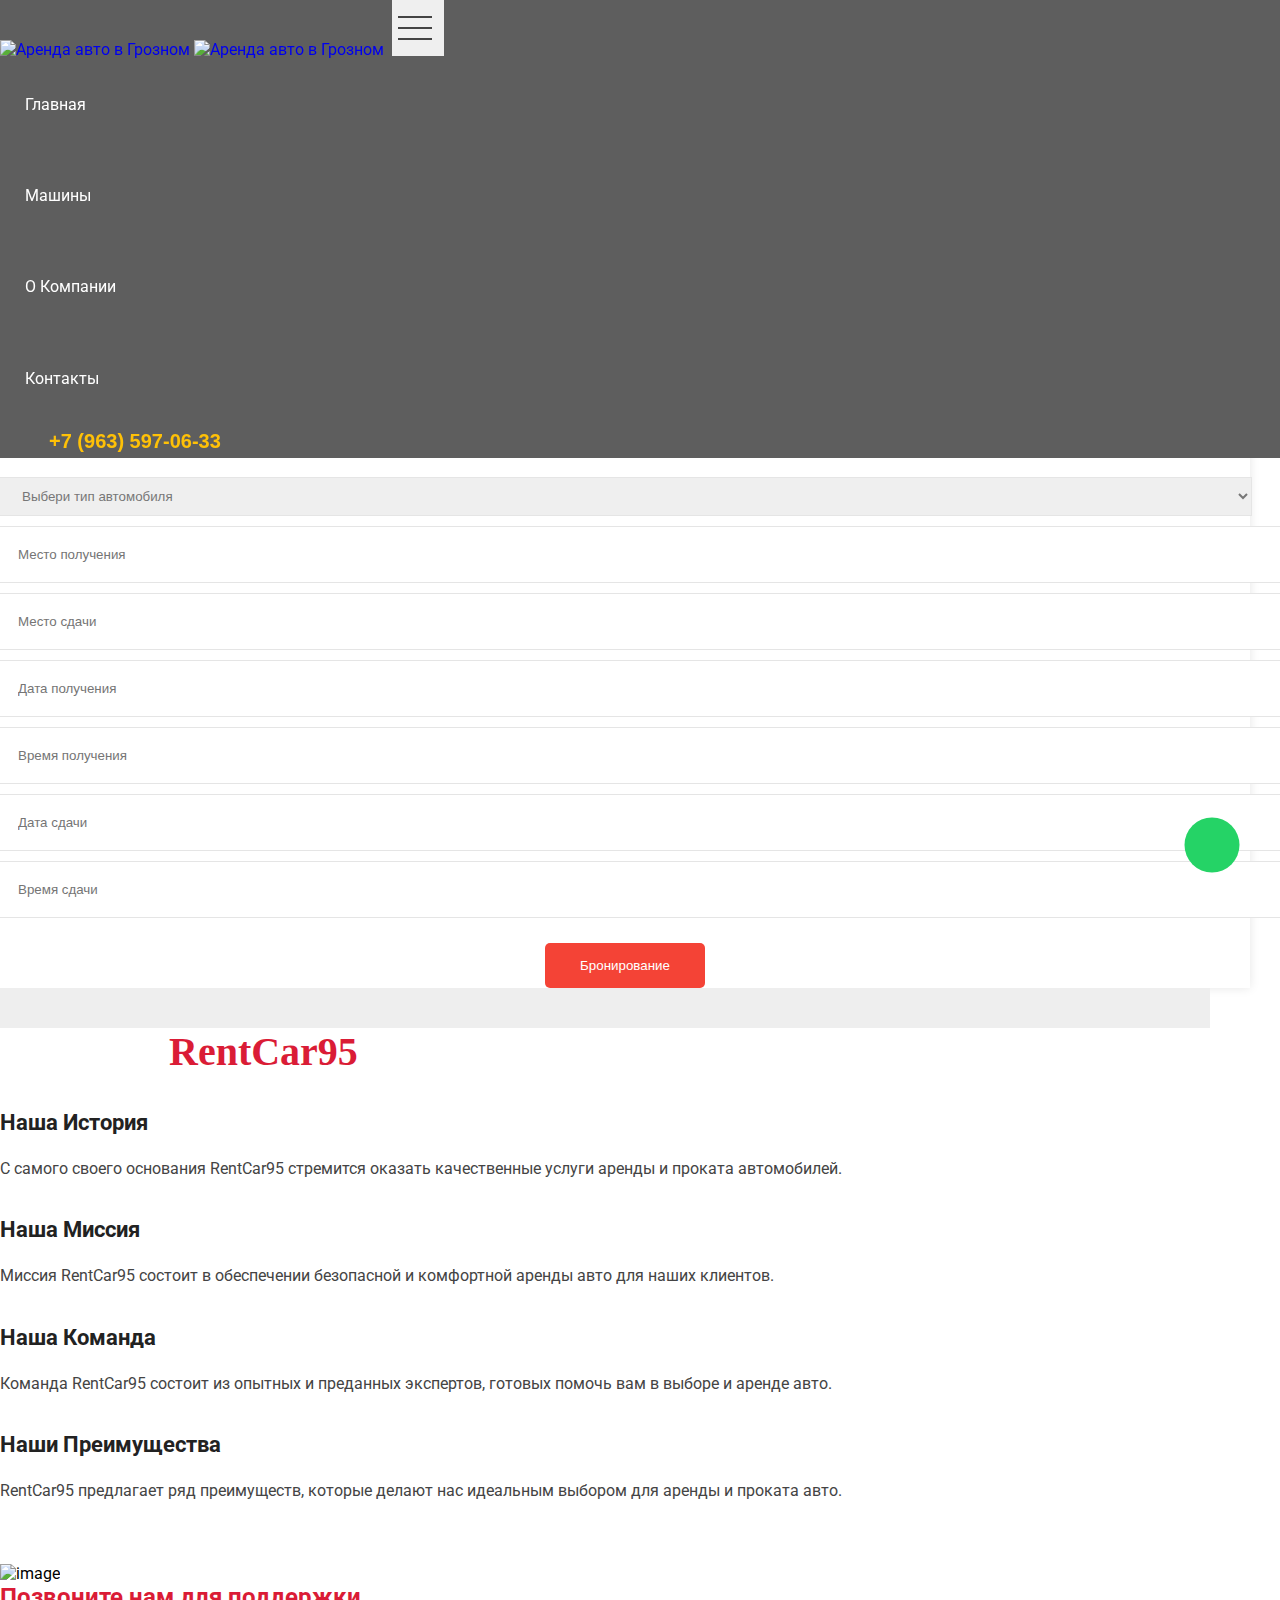
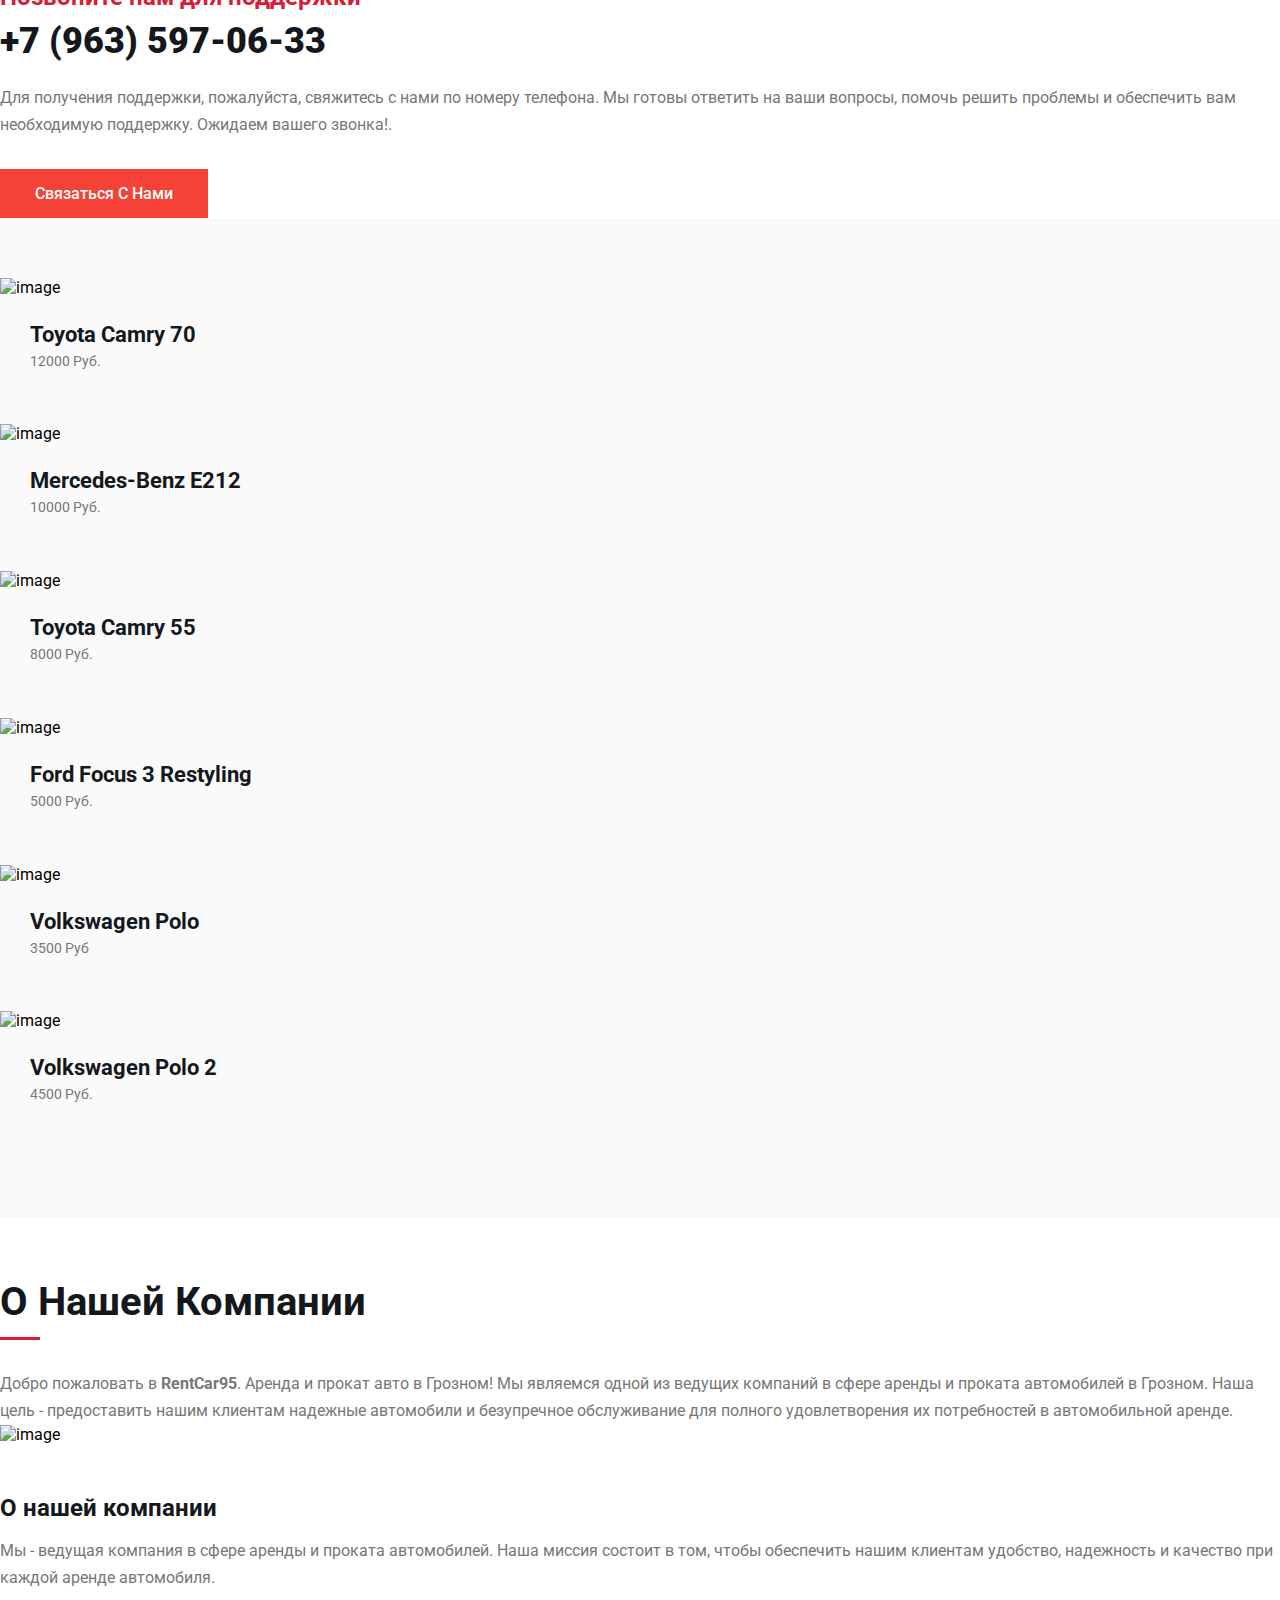
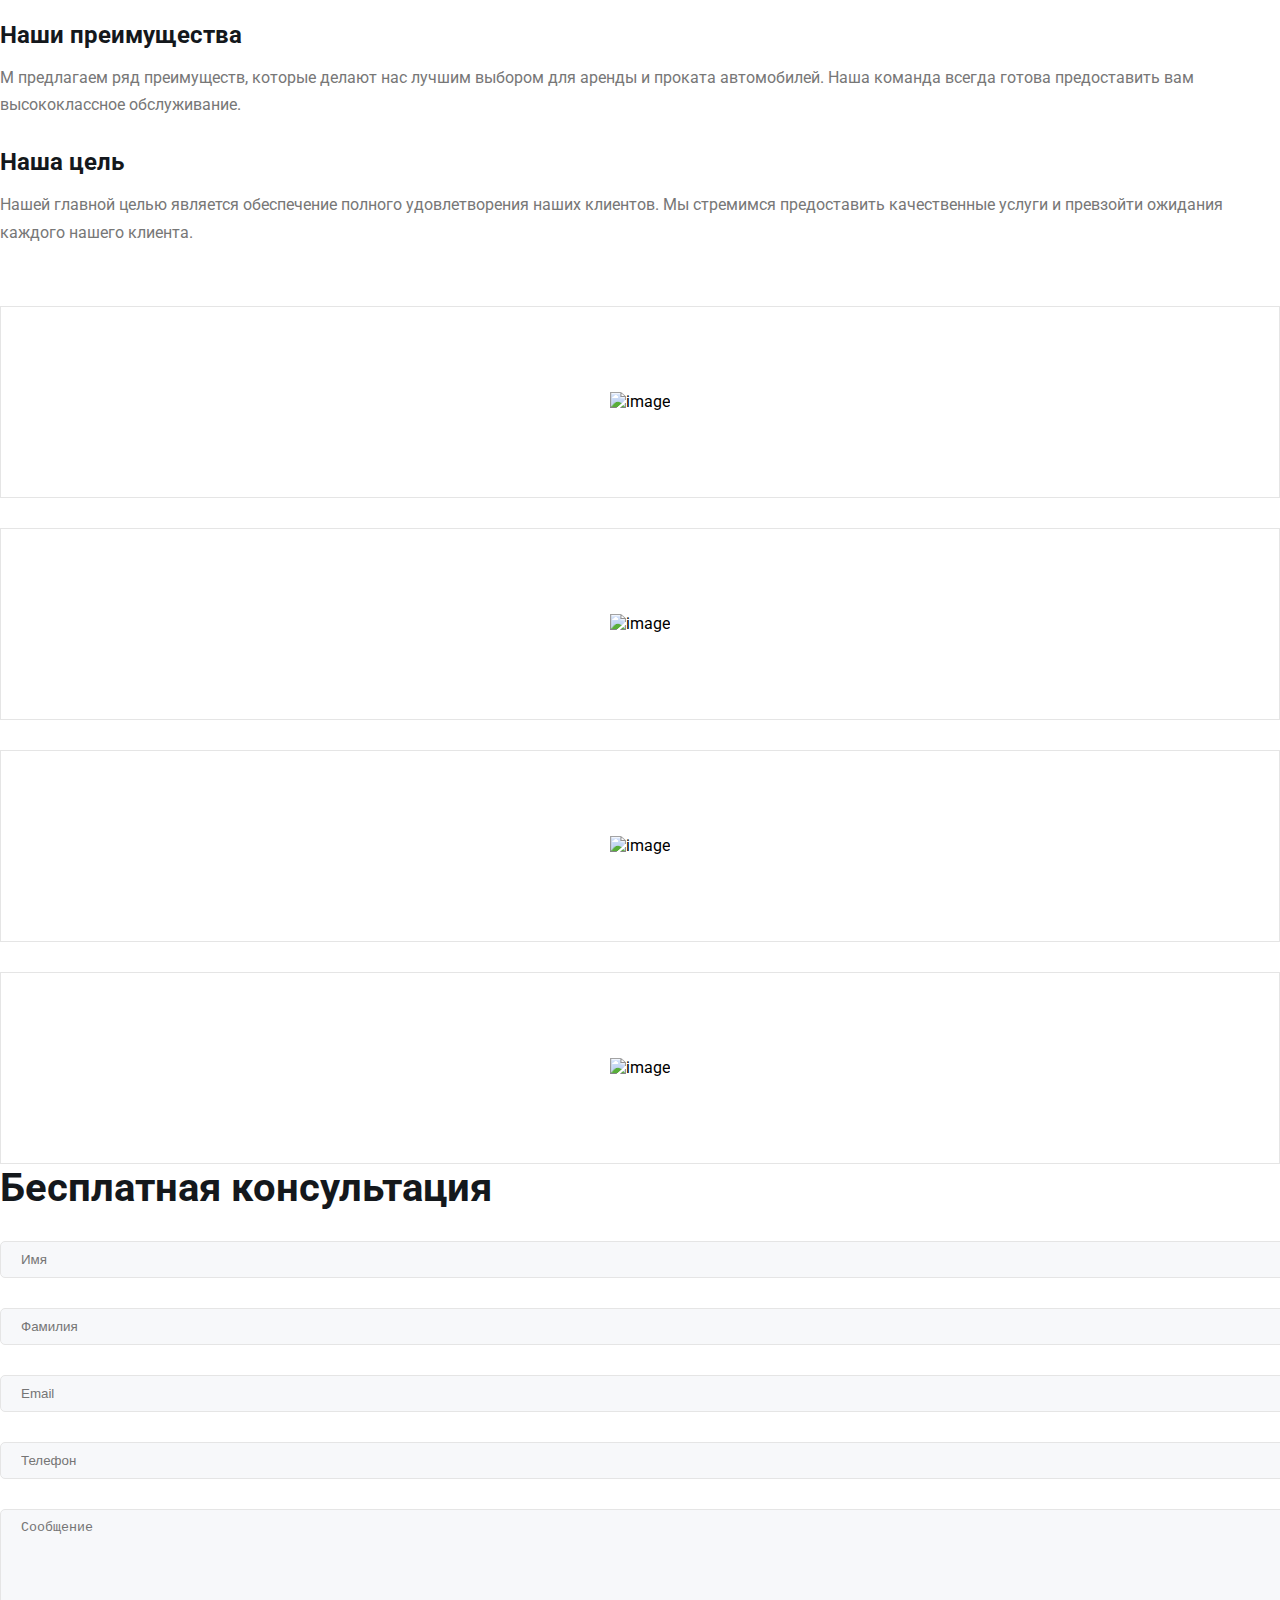
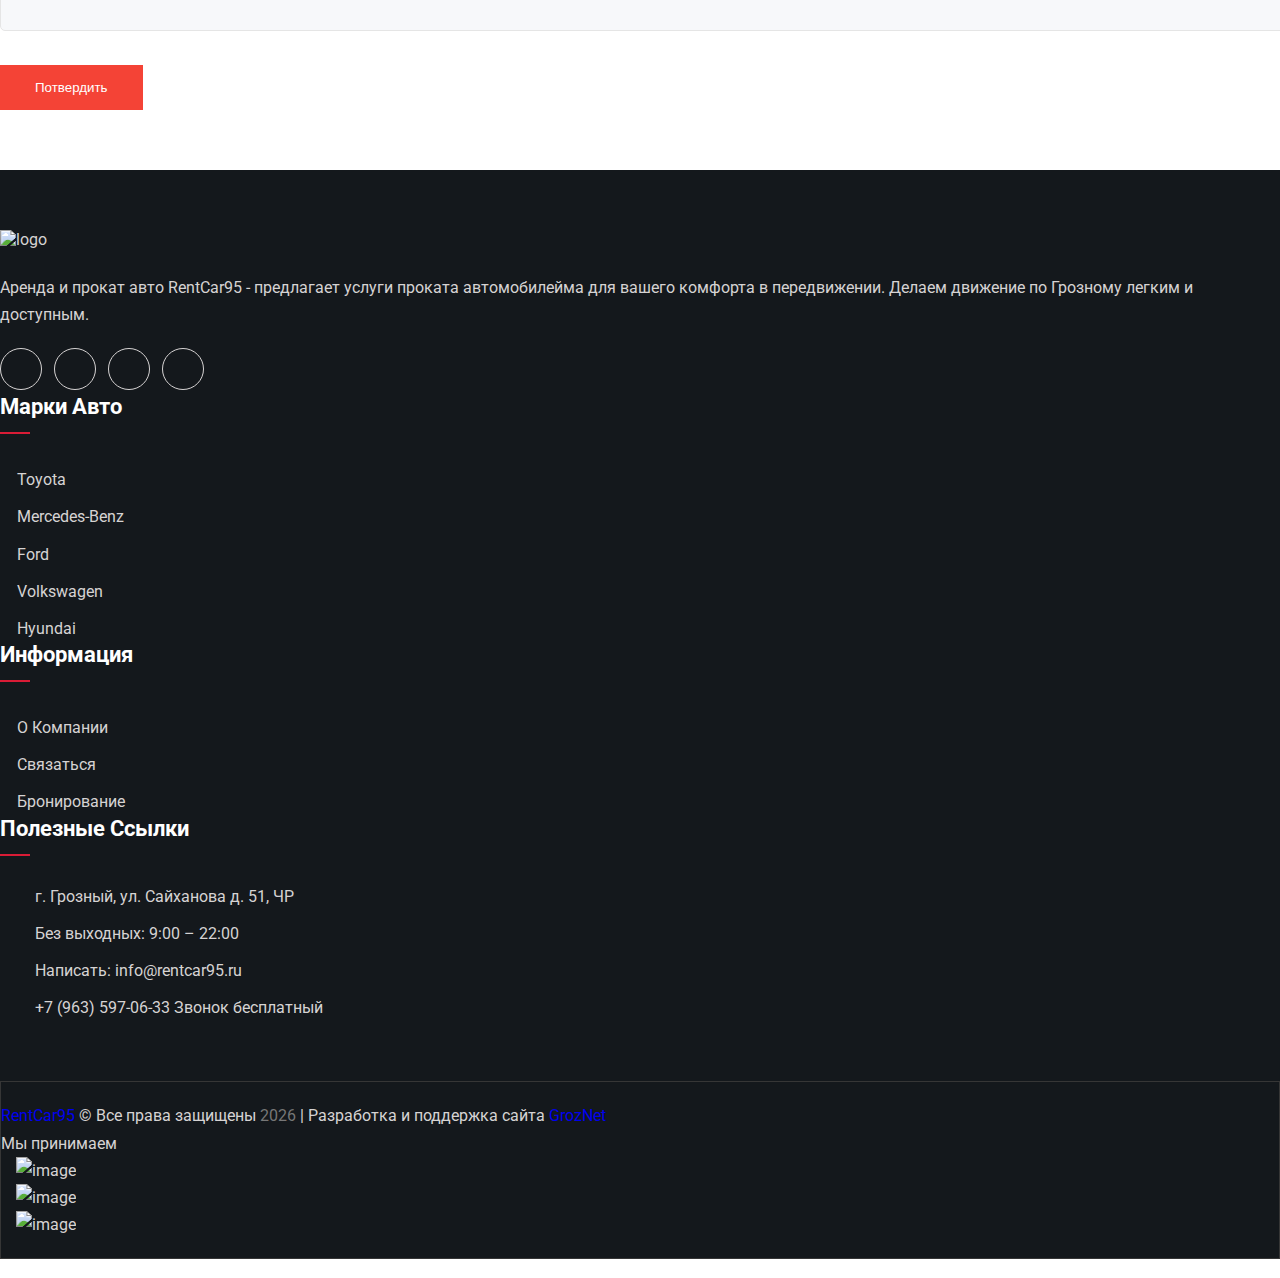
==== commit 3bbd60a5: "Commit root files." ====
--- a/about.html
+++ b/about.html
@@ -232,7 +232,7 @@
     <div class="row align-items-center">
       <div class="col-lg-6">
         <div class="call-action-img text-lg-left text-center">
-          <img src="assets/images/elements/call-action-personj.png" alt="image">
+          <img src="assets/images/elements/call-action-personj.jpg" alt="image">
         </div>
       </div>
       <div class="col-lg-6">
@@ -378,7 +378,7 @@
       </div>
       <div class="col-lg-6">
         <div class="company-char-thumb">
-          <img src="assets/images/elements/company-char.png" alt="image">
+          <img src="assets/images/elements/company-char.jpg" alt="image">
           <!-- <a href="https://www.youtube.com/embed/aFYlAzQHnY4" data-rel="lightcase:myCollection" class="yt-icon"><i class="fa fa-play"></i></a> -->
         </div>
       </div>
@@ -489,7 +489,6 @@
               <div class="widget-about-content">
               <!-- <h4 class="widget-title">Машины</h4> -->
                 <a href="index.html" class="footer-logo"><img src="assets/images/logo2.png" alt="logo"></a>
-                <a href="index.html" class="footer-logo"><img src="assets/images/logo3.svg" alt="logo"></a>
                 <p>Аренда и прокат авто RentCar95 - предлагает услуги проката автомобилейма для вашего комфорта в передвижении. Делаем движение по Грозному легким и доступным.</p>
                 <ul class="social-links">
                   <li><a href="#0"><i class="fa fa-facebook"></i></a></li>
@@ -554,7 +553,7 @@
       <div class="container">
         <div class="row justify-content-between">
           <div class="col-sm-9">
-            <p class="copy-right-text"><a href="index.html">RentCar95</a> &#169; Все права защищены <span id="curYear"></span> </p>
+            <p class="copy-right-text"><a href="index.html">RentCar95</a> &#169; Все права защищены <span id="curYear"></span> | Разработка и поддержка сайта <a href="https://groznet.com/">GrozNet</a> </p>
             <script>
               // Update the span element with the current year
               document.getElementById("curYear").innerHTML = new Date().getFullYear();             
@@ -574,7 +573,7 @@
   </footer>
   <!-- footer-section end -->
   
-<a href="https://api.whatsapp.com/send?phone=79637026814" target="_blank" title="Написать в Whatsapp" rel="noopener noreferrer"><div class="whatsapp-button"><i class="fa fa-whatsapp"></i></div></a>
+<a href="https://api.whatsapp.com/send?phone=79635970633" target="_blank" title="Написать в Whatsapp" rel="noopener noreferrer"><div class="whatsapp-button"><i class="fa fa-whatsapp"></i></div></a>
 
   <!-- jquery js link -->
   <script src="assets/js/jquery-3.3.1.min.js"></script>
@@ -583,14 +582,14 @@
   <!-- bootstrap js link -->
   <script src="assets/js/bootstrap.min.js"></script>
   <!-- lightcase js link -->
-  <script src="assets/js/lightcase.js"></script>
+  <!-- <script src="assets/js/lightcase.js"></script> -->
   <!-- wow js link -->
   <script src="assets/js/wow.min.js"></script>
   <!-- nice select js link -->
   <script src="assets/js/jquery.nice-select.min.js"></script>
   <!-- datepicker js link -->
   <script src="assets/js/datepicker.min.js"></script>
-  <script src="assets/js/datepicker.en.js"></script>
+  <!-- <script src="assets/js/datepicker.en.js"></script> -->
   <!-- wickedpicker js link -->
   <script src="assets/js/wickedpicker.min.js"></script>
   <!-- owl carousel js link -->
@@ -601,4 +600,4 @@
   <script src="assets/js/main.js"></script>
 </body>
 
-</html>+</html>
--- a/main.css
+++ b/main.css
@@ -1,4548 +1,4548 @@
-/*
-  1)  about-section css
-  2)  banner-section css
-  3)  blog css
-  4)  call-action css
-  5)  car search css
-  6)  choose-car css
-  7)  choose-us css
-  8)  company-char css
-  9)  consulting css
-  10) contact-section css
-  11) counter-section css
-  12) download-app css
-  13) error css
-  14) features-section css
-  15) footer-section css
-  16) header-section css
-  17) company history css
-  18) login-section css
-  19) overview css
-  20) registration-block css
-  21) rent-step css
-  22) reservation css
-  23) search-section css
-  24) subscribe css
-  25) team-section css
-  26) testimonial-section css
-  27) sidebar css */
-@import url("https://fonts.googleapis.com/css?family=Raleway:400,700,800,900|Roboto:400,500,700,900&amp;display=swap");
-
-body {
-    font-family: "Roboto", sans-serif;
-    font-size: 16px;
-    padding: 0;
-    margin: 0;
-    font-weight: 400;
-}
-
-img {
-    max-width: 100%;
-    height: auto;
-}
-
-ul, ol {
-    padding: 0;
-    margin: 0;
-    list-style: none;
-}
-
-button {
-    cursor: pointer;
-}
-
-button:focus,
-input:focus,
-textarea:focus,
-select:focus {
-    outline: none;
-}
-
-button {
-    border: none;
-}
-
-input, textarea {
-    padding: 10px 20px;
-    border: 1px solid #e5e5e5;
-    width: 100%;
-}
-
-select {
-    padding: 10px 20px;
-    width: 100%;
-    border: 1px solid #e5e5e5;
-    cursor: pointer;
-}
-
-textarea {
-    min-height: 150px;
-    resize: none;
-}
-
-span {
-    display: inline-block;
-}
-
-h1 {
-    font-size: 62px;
-}
-
-h2 {
-    font-size: 40px;
-}
-
-@media (max-width: 991px) {
-    h2 {
-        font-size: 32px;
-    }
-}
-
-@media (max-width: 575px) {
-    h2 {
-        font-size: 28px;
-    }
-}
-
-h3 {
-    font-size: 24px;
-}
-
-h4 {
-    font-size: 22px;
-}
-
-h5 {
-    font-size: 20px;
-}
-
-h6 {
-    font-size: 18px;
-}
-
-h1, h2, h3, h4, h5, h6 {
-    font-family: "Raleway", sans-serif;
-    color: #14181c;
-    /* font-weight: 700; */
-    margin: 0;
-}
-
-h1 > a, h2 > a, h3 > a, h4 > a, h5 > a, h6 > a {
-    font-family: "Raleway", sans-serif;
-    color: #14181c;
-    font-weight: 700;
-}
-
-h1 > a:hover, h2 > a:hover, h3 > a:hover, h4 > a:hover, h5 > a:hover, h6 > a:hover {
-    color: #da1c36;
-}
-
-p, li, span {
-    font-size: 16px;
-    color: #777777;
-    line-height: 1.7;
-    margin: 0;
-}
-
-a {
-    text-decoration: none;
-    display: inline-block;
-    font-family: "Roboto", sans-serif;
-}
-
-a:hover {
-    text-decoration: none;
-}
-
-d-flex {
-    display: -ms-flexbox;
-    display: -webkit-box;
-    display: -webkit-flex;
-    display: flex;
-    -ms-flex-wrap: wrap;
-    -webkit-flex-wrap: wrap;
-    flex-wrap: wrap;
-}
-
-.title span {
-    color: #da1c36;
-    font-size: inherit;
-    font-family: inherit;
-    line-height: inherit;
-    font-weight: inherit;
-}
-
-.bg_img {
-    background-position: center;
-    background-size: cover;
-}
-
-.overlay-black {
-    position: relative;
-    z-index: 9;
-}
-
-.overlay-black::before {
-    position: absolute;
-    content: '';
-    top: 0;
-    left: 0;
-    width: 100%;
-    height: 100%;
-    background-color: rgba(0, 0, 0, 0.85);
-    z-index: -10;
-}
-
-.overlay-main {
-    position: relative;
-    z-index: 9;
-}
-
-.overlay-main::before {
-    position: absolute;
-    content: '';
-    top: 0;
-    left: 0;
-    width: 100%;
-    height: 100%;
-    /* Kerim overwritten */
-    /* background-color: rgba(218, 28, 54, 0.8); */
-    background-color: rgb(28 110 218 / 80%);
-    z-index: -10;
-}
-
-.overlay-3 {
-    position: relative;
-    z-index: 9;
-}
-
-.overlay-3::before {
-    position: absolute;
-    content: '';
-    top: 0;
-    left: 0;
-    width: 100%;
-    height: 100%;
-    opacity: 0.75;
-    z-index: -10;
-}
-
-.cmn-btn {
-    padding: 15px 35px;
-    /* background-color: #03A9F4; */
-    background-color: #F44336;
-    color: #ffffff;
-    font-weight: 500;
-    text-transform: capitalize;
-    -webkit-transition: all 0.3s;
-    transition: all 0.3s;
-}
-
-.cmn-btn:hover {
-    color: #ffffff;
-    background-color: #ca0b25;
-}
-
-.cmn-btn.btn-radius {
-    border-radius: 5px;
-}
-
-.cmn-btn.bg-black {
-    background-color: #14181c;
-}
-
-.border-btn {
-    color: #777777;
-    padding: 12px 25px;
-    border: 1px solid #e5e5e5;
-    text-transform: capitalize;
-    font-weight: 500;
-    -webkit-transition: all 0.3s;
-    transition: all 0.3s;
-}
-
-.border-btn:hover {
-    background-color: #da1c36;
-    border-color: #da1c36;
-    color: #ffffff;
-}
-
-.section-bg {
-    background-color: #fafafa;
-}
-
-.border-none {
-    border: none !important;
-}
-
-.review-starts a i {
-    color: #fdb02a;
-}
-
-.section-header {
-    margin-top: -10px;
-    margin-bottom: 55px;
-}
-
-@media (max-width: 991px) {
-    .section-header {
-        margin-bottom: 50px;
-    }
-}
-
-.section-header .section-title {
-    text-transform: capitalize;
-    position: relative;
-    padding-bottom: 36px;
-}
-
-.section-header .section-title::before {
-    position: absolute;
-    content: '';
-    bottom: 0;
-    left: 50%;
-    -webkit-transform: translateX(-50%);
-    transform: translateX(-50%);
-    width: 113px;
-    height: 22px;
-    background-image: url("assets/images/elements/header-line.png");
-    background-repeat: no-repeat;
-}
-
-.section-header p {
-    margin-top: 17px;
-}
-
-.shadow-none {
-    -webkit-box-shadow: none;
-    box-shadow: none;
-}
-
-.mb-50 {
-    margin-bottom: 50px;
-}
-
-.mt-70 {
-    margin-top: 70px;
-}
-
-.nice-select {
-    width: 100%;
-    border-radius: 0;
-    height: 46px;
-    line-height: 45px;
-}
-
-.nice-select:after {
-    display: none;
-}
-
-.nice-select::before {
-    position: absolute;
-    content: "\f107";
-    font-family: 'FontAwesome';
-    color: #777777;
-    font-size: 16px;
-    top: 50%;
-    -webkit-transform: translateY(-50%);
-    transform: translateY(-50%);
-    right: 15px;
-}
-
-.nice-select.open::before {
-    -webkit-transform: translateY(-50%) rotate(180deg);
-    transform: translateY(-50%) rotate(180deg);
-}
-
-.wickedpicker {
-    position: relative;
-    z-index: 95;
-}
-
-.wickedpicker__controls {
-    background-color: #fefefe;
-    -webkit-box-shadow: 0 5px 15px -1px rgba(0, 0, 0, 0.35);
-    box-shadow: 0 5px 15px -1px rgba(0, 0, 0, 0.35);
-}
-
-.title--border {
-    position: relative;
-    padding-bottom: 15px;
-}
-
-.title--border::before {
-    position: absolute;
-    content: '';
-    bottom: 0;
-    left: 0;
-    width: 40px;
-    height: 3px;
-    background-color: #da1c36;
-}
-
-.mt-50 {
-    margin-top: 50px;
-}
-
-.mb-none-30 {
-    margin-bottom: -30px;
-}
-
-.pt-120 {
-    /* padding-top: 120px; */
-    padding-top: 60px;
-}
-
-@media (max-width: 991px) {
-    .pt-120 {
-        /* padding-top: 90px; */
-        padding-top: 45px;
-    }
-}
-
-.pb-120 {
-    /* padding-bottom: 120px; */
-    padding-bottom: 60px;
-}
-
-@media (max-width: 991px) {
-    .pb-120 {
-        /* padding-bottom: 90px; */
-        padding-bottom: 45px;
-    }
-}
-
-.px-40 {
-    padding-left: 40px;
-    padding-right: 40px;
-}
-
-@media (max-width: 575px) {
-    .px-40 {
-        padding-left: 15px;
-        padding-right: 15px;
-    }
-}
-
-.content-block .title {
-    margin-bottom: 25px;
-}
-
-.block-area .block-header .title {
-    margin-bottom: 20px;
-    font-weight: 700;
-    margin-top: -5px;
-}
-
-/*
-  header-section css */
-.header-section {
-    position: fixed;
-    top: 0;
-    left: 0;
-    width: 100%;
-    z-index: 999;
-}
-
-.header-section .header-top {
-    background-color: transparent;
-    padding: 20px;
-}
-
-@media (max-width: 991px) {
-    .header-section .header-top {
-        display: none;
-    }
-}
-
-.header-section .header-top .social-links li {
-    display: inline-block;
-}
-
-.header-section .header-top .social-links li a {
-    width: 38px;
-    height: 38px;
-    display: block;
-    border: 1px solid #ffffff;
-    color: #ffffff;
-    border-radius: 50%;
-    text-align: center;
-    line-height: 40px;
-    -webkit-transition: all 0.3s;
-    transition: all 0.3s;
-}
-
-.header-section .header-top .social-links li a:hover {
-    background-color: #da1c36;
-    color: #ffffff;
-    border-color: #da1c36;
-}
-
-.header-section .header-top .social-links li + li {
-    margin-left: 10px;
-}
-
-.header-section .header-bottom {
-    background-color: inherit;
-}
-
-.header-section .header-bottom .site-logo {
-    background-color: #ffffff;
-    padding: 18px 50px 15px 50px;
-}
-
-@media (max-width: 991px) {
-    .header-section .header-bottom .site-logo {
-        padding: 6px 50px;
-    }
-}
-
-@media (max-width: 991px) {
-    .header-section .header-bottom .site-logo img {
-        height: 45px;
-    }
-}
-
-.header-section .header-bottom .navbar-collapse {
-    background-color: #da1c36;
-}
-
-@media (max-width: 767px) {
-    .header-section .header-bottom .navbar-collapse {
-        max-height: 320px;
-        overflow: auto;
-    }
-}
-
-@media (max-width: 991px) {
-    .header-section .header-bottom .navbar-collapse .main-menu {
-        padding: 15px 0;
-    }
-}
-
-.header-section .header-bottom .navbar-collapse .main-menu li {
-    position: relative;
-}
-
-.header-section .header-bottom .navbar-collapse .main-menu li:hover .sub-menu {
-    opacity: 1;
-    visibility: visible;
-    top: 100%;
-}
-
-.header-section .header-bottom .navbar-collapse .main-menu li.menu_has_children {
-    position: relative;
-}
-
-.header-section .header-bottom .navbar-collapse .main-menu li.menu_has_children::before {
-    position: absolute;
-    font-family: 'FontAwesome';
-    content: "\f078";
-    color: #ffffff;
-    font-size: 11px;
-    right: 3px;
-    top: 36px;
-}
-
-@media (max-width: 991px) {
-    .header-section .header-bottom .navbar-collapse .main-menu li.menu_has_children::before {
-        top: 12px;
-        right: 15px;
-    }
-}
-
-.header-section .header-bottom .navbar-collapse .main-menu li a {
-    padding: 32px 25px;
-    color: #ffffff;
-    /* font-weight: 500; */
-    /* text-transform: uppercase; */
-}
-
-@media (max-width: 991px) {
-    .header-section .header-bottom .navbar-collapse .main-menu li a {
-        padding: 8px 20px;
-        display: block;
-    }
-}
-
-.header-section .header-bottom .navbar-collapse .main-menu li .sub-menu {
-    position: absolute;
-    top: 105%;
-    left: 0;
-    width: 200px;
-    background-color: #ffffff;
-    -webkit-box-shadow: 0 5px 10px 2px rgba(0, 0, 0, 0.1);
-    box-shadow: 0 5px 10px 2px rgba(0, 0, 0, 0.1);
-    padding: 10px 0;
-    opacity: 0;
-    visibility: hidden;
-    -webkit-transition: all 0.3s;
-    transition: all 0.3s;
-}
-
-.header-section .header-bottom .navbar-collapse .main-menu li .sub-menu li a {
-    color: #363636;
-    padding: 8px 20px;
-    display: block;
-}
-
-.header-section .header-bottom .navbar-collapse .main-menu li .sub-menu li a:hover {
-    color: #da1c36;
-    background-color: rgba(0, 0, 0, 0.05);
-}
-
-@media (max-width: 991px) {
-    .header-section .header-bottom .navbar-collapse .main-menu li .sub-menu {
-        position: initial;
-        opacity: 1;
-        visibility: visible;
-        display: none;
-        -webkit-transition: none;
-        transition: none;
-    }
-}
-
-@media (max-width: 991px) {
-    .header-section .header-bottom .navbar-collapse .main-menu li + li a {
-        border-top: 1px solid rgba(255, 255, 255, 0.15);
-    }
-}
-
-.header-section.menu-fixed .header-top {
-    display: none;
-}
-
-.header-section.menu-fixed .header-bottom {
-    background-color: #da1c36;
-}
-
-.header-section.header-section--style2 {
-    top: 0px;
-    padding: 1em 0;
-    background: inherit;
-}
-
-.header-section.header-section--style2 .site-logo {
-    background-color: transparent;
-    padding: 0;
-}
-
-.header-section.header-section--style2 .navbar-collapse {
-    background-color: transparent;
-}
-
-.header-section.header-section--style2 .lag-select-area {
-    margin-right: 50px;
-}
-
-@media (max-width: 1199px) {
-    .header-section.header-section--style2 .lag-select-area {
-        margin-right: 23px;
-    }
-}
-
-@media (max-width: 575px) {
-    .header-section.header-section--style2 .lag-select-area a {
-        font-size: 14px;
-    }
-}
-
-.header-section.header-section--style2.menu-fixed {
-    top: 0;
-    -webkit-box-shadow: 0 2px 5px 0 rgba(0, 0, 0, 0.25);
-    box-shadow: 0 2px 5px 0 rgba(0, 0, 0, 0.25);
-}
-
-.header-section.header-section--style2.menu-fixed .header-bottom {
-    background-color: #000000;
-}
-
-@media (max-width: 1199px) {
-    .header-section.header-section--style2 .header-bottom .main-menu li.menu_has_children::before {
-        right: 3px;
-    }
-}
-
-@media (max-width: 1199px) and (max-width: 991px) {
-    .header-section.header-section--style2 .header-bottom .main-menu li.menu_has_children::before {
-        right: 10px;
-    }
-}
-
-@media (max-width: 1199px) {
-    .header-section.header-section--style2 .header-bottom .main-menu li a {
-        padding-left: 20px;
-        padding-right: 20px;
-    }
-}
-
-@media (max-width: 991px) {
-    .header-section.header-section--style2 .navbar-collapse {
-        background-color: #fff;
-    }
-}
-
-.menu-toggle {
-    margin: 15px 0;
-    position: relative;
-    display: block;
-    width: 34px;
-    height: 20px;
-    cursor: pointer;
-    background: transparent;
-    border-top: 2px solid #444;
-    border-bottom: 2px solid #444;
-    font-size: 0;
-    -webkit-transition: all 0.25s ease-in-out;
-    transition: all 0.25s ease-in-out;
-}
-
-.menu-toggle.is-active {
-    border-color: transparent;
-}
-
-.menu-toggle::before, .menu-toggle::after {
-    content: '';
-    display: block;
-    width: 100%;
-    height: 2px;
-    position: absolute;
-    top: 50%;
-    left: 50%;
-    background: #444;
-    -webkit-transform: translate(-50%, -50%);
-    transform: translate(-50%, -50%);
-    transition: -webkit-transform 0.25s ease-in-out;
-    -webkit-transition: -webkit-transform 0.25s ease-in-out;
-    transition: transform 0.25s ease-in-out;
-    transition: transform 0.25s ease-in-out, -webkit-transform 0.25s ease-in-out;
-}
-
-.menu-toggle.is-active::before {
-    -webkit-transform: translate(-50%, -50%) rotate(45deg);
-    transform: translate(-50%, -50%) rotate(45deg);
-}
-
-.menu-toggle.is-active::after {
-    -webkit-transform: translate(-50%, -50%) rotate(-45deg);
-    transform: translate(-50%, -50%) rotate(-45deg);
-}
-
-.header-info li {
-    display: -ms-flexbox;
-    display: -webkit-box;
-    display: -webkit-flex;
-    display: flex;
-    -ms-flex-wrap: wrap;
-    -webkit-flex-wrap: wrap;
-    flex-wrap: wrap;
-    width: 50%;
-    padding: 0 10px;
-}
-
-.header-info li i {
-    width: 25px;
-    margin-top: 5px;
-    color: #da1c36;
-}
-
-.header-info li p {
-    width: calc(100% - 25px);
-    color: #ffffff;
-}
-
-@media (max-width: 1199px) {
-    .header-info li p {
-        font-size: 14px;
-    }
-}
-
-.header-action .lag-select-area {
-    display: inline-block;
-}
-
-.header-action .lag-select-area .nice-select {
-    background-color: transparent;
-    border: none;
-    color: #ffffff;
-}
-
-.header-action .lag-select-area .nice-select::before {
-    color: #ffffff;
-}
-
-.header-action .lag-select-area .nice-select .current {
-    color: #ffffff;
-}
-
-@media (max-width: 575px) {
-    .header-action .cmn-btn {
-        font-size: 14px;
-        padding: 10px 25px;
-    }
-}
-
-.header-action .login-reg a {
-    color: #ffffff;
-    position: relative;
-    padding: 0 6px;
-}
-
-.header-action .login-reg a:hover {
-    color: #da1c36;
-}
-
-.header-action .login-reg a:last-child {
-    padding-right: 0;
-}
-
-.header-action .login-reg a::before {
-    position: absolute;
-    content: '/';
-    top: 0;
-    right: -6px;
-    color: #ffffff;
-}
-
-.header-action .login-reg a:last-child::before {
-    display: none;
-}
-
-.navbar-toggler {
-    padding-right: 12px;
-}
-
-/*
-  banner-section css */
-.banner-section {
-    padding-top: 187px;
-    padding-bottom: 151px;
-    position: relative;
-}
-
-@media (max-width: 991px) {
-    .banner-section {
-        padding-top: 90px;
-    }
-}
-
-@media (max-width: 767px) {
-    .banner-section {
-        padding-top: 165px;
-        padding-bottom: 90px;
-    }
-}
-
-.banner-section::before {
-    position: absolute;
-    content: '';
-    top: 0;
-    left: 0;
-    width: 100%;
-    height: 100%;
-    background-color: #14181c;
-    opacity: 0.9;
-}
-
-.banner-section .banner-content .title {
-    color: #ffffff;
-    font-size: 55px;
-}
-
-@media (max-width: 991px) {
-    .banner-section .banner-content .title {
-        font-size: 42px;
-    }
-}
-
-@media (max-width: 575px) {
-    .banner-section .banner-content .title {
-        font-size: 36px;
-    }
-}
-
-.banner-section .banner-content p {
-    color: #ffffff;
-    width: 85%;
-    margin-top: 15px;
-    margin-bottom: 30px;
-}
-
-.banner-section .banner-content .cmn-btn {
-    margin-bottom: 30px;
-}
-
-.banner-section .banner-img {
-    padding-top: 50px;
-}
-
-@media (max-width: 767px) {
-    .banner-section .banner-img {
-        display: none;
-    }
-}
-
-.banner-section--style2 {
-    padding-top: 250px;
-}
-
-@media (max-width: 767px) {
-    .banner-section--style2 {
-        padding-top: 200px;
-        padding-bottom: 100px;
-    }
-}
-
-.banner-section--style2 .banner-content {
-    padding-left: 30px;
-}
-
-@media (max-width: 1450px) {
-    .banner-section--style2 .banner-content {
-        padding-left: 0;
-    }
-}
-
-@media (max-width: 991px) {
-    .banner-section--style2 .banner-content {
-        margin-top: 50px;
-    }
-}
-
-.banner-el-img {
-    position: absolute;
-    bottom: 0;
-    right: 120px;
-}
-
-@media (max-width: 1450px) {
-    .banner-el-img img {
-        max-width: 75%;
-    }
-}
-
-@media (max-width: 1750px) {
-    .banner-el-img {
-        right: 10px;
-    }
-}
-
-@media (max-width: 1450px) {
-    .banner-el-img {
-        text-align: right;
-    }
-}
-
-@media (max-width: 1199px) {
-    .banner-el-img {
-        display: none;
-    }
-}
-
-.inner-page-banner {
-    padding-top: 200px;
-    padding-bottom: 92px;
-}
-
-@media (max-width: 991px) {
-    .inner-page-banner {
-        padding-top: 150px;
-        padding-bottom: 75px;
-    }
-}
-
-.inner-page-banner .page-title {
-    color: #ffffff;
-    text-transform: capitalize;
-    font-size: 30px;
-    margin-bottom: 15px;
-}
-
-.inner-page-banner .page-list {
-    list-style: none;
-    padding-left: 0;
-    margin: 0;
-    display: -webkit-box;
-    display: -webkit-flex;
-    display: -ms-flexbox;
-    display: flex;
-    -webkit-flex-wrap: wrap;
-    -ms-flex-wrap: wrap;
-    flex-wrap: wrap;
-}
-
-.inner-page-banner .page-list li + li {
-    margin-left: 30px;
-}
-
-.inner-page-banner .page-list li {
-    color: #ffffff;
-    text-transform: capitalize;
-    position: relative;
-}
-
-.inner-page-banner .page-list li:first-child::before {
-    display: none;
-}
-
-.inner-page-banner .page-list li::before {
-    position: absolute;
-    content: '';
-    top: 50%;
-    left: -17px;
-    -webkit-transform: translateY(-50%);
-    transform: translateY(-50%);
-    width: 8px;
-    height: 8px;
-    border-radius: 50%;
-    background-color: #ffffff;
-}
-
-.inner-page-banner .page-list li a {
-    color: #ffffff;
-    text-transform: capitalize;
-}
-
-.inner-page-banner .page-list li a i {
-    margin-right: 5px;
-}
-
-.car-search-area--style2 {
-    margin-top: 0 !important;
-    position: relative;
-    z-index: 9;
-    background-color: #ffffff;
-    text-align: center;
-    margin-bottom: 40px;
-}
-
-.car-search-area--style2 .title {
-    position: relative;
-    z-index: 5;
-}
-
-.car-search-area--style2 .car-search-form {
-    position: relative;
-    z-index: 5;
-}
-
-.car-search-area--style2 .car-search-form .row div[class*="col"] {
-    padding-left: 5px;
-    padding-right: 5px;
-}
-
-.car-search-area--style2 .car-search-form .form-group {
-    margin-bottom: 10px;
-}
-
-.car-search-area--style2 .car-search-form button {
-    margin-top: 14px;
-}
-
-.car-search-area--style2::before {
-    position: absolute;
-    content: '';
-    top: 0;
-    left: 0;
-    width: 100%;
-    height: 100%;
-    background-color: #ffffff;
-    z-index: 2;
-}
-
-.car-search-area--style2::after {
-    position: absolute;
-    content: '';
-    top: 40px;
-    left: -40px;
-    width: 100%;
-    height: 100%;
-    background-color: #eee;
-    z-index: 1;
-}
-
-@media (max-width: 575px) {
-    .car-search-area--style2::after {
-        display: none;
-    }
-}
-
-/*
-  search-section css */
-.form-control {
-    padding: 20px 20px;
-    border-color: #e5e5e5;
-    color: #777777;
-}
-
-.form-control:focus {
-    -webkit-box-shadow: none;
-    box-shadow: none;
-    border-color: #da1c36;
-}
-
-.form-group i {
-    position: absolute;
-    top: 14px;
-    right: 20px;
-    z-index: 1;
-    color: #777777;
-}
-
-.form-group i ~ .form-control.has-icon {
-    position: relative;
-}
-
-.car-search-area {
-    /* padding: 50px 50px; */
-    padding: 0;
-    /* background-color: white; */
-    -webkit-box-shadow: 0px 0px 10px 0px rgba(0, 0, 0, 0.1);
-    box-shadow: 0px 0px 10px 0px rgba(0, 0, 0, 0.1);
-    margin-top: -285px;
-}
-
-.car-search-area h3 {
-    color: #fff;
-}
-
-.car-search-area .row {
-    margin-left: -8px;
-    margin-right: -7px;
-}
-
-.car-search-area .row div[class*="col"] {
-    padding-left: 8px;
-    padding-right: 8px;
-}
-
-.car-search-area button[type="submit"] {
-    margin-top: 15px;
-}
-
-@media (max-width: 767px) {
-    .car-search-area {
-        margin-top: 0;
-    }
-}
-
-@media (max-width: 575px) {
-    .car-search-area {
-        padding: 30px 30px;
-    }
-}
-
-.car-search-area .title {
-    margin-bottom: 20px;
-}
-
-.car-search-area .car-search-form select, .car-search-area .car-search-form .nice-select {
-    width: 100%;
-    border-color: #e5e5e5;
-    color: #777777;
-}
-
-.banner-section--style2 .car-search-area {
-    /* padding: 30px 30px; */
-    padding: 0;
-}
-
-/*
-  features-section css */
-.icon-item {
-    background-color: #ffffff;
-    -webkit-box-shadow: 0px 0px 10px 0px rgba(0, 0, 0, 0.1);
-    box-shadow: 0px 0px 10px 0px rgba(0, 0, 0, 0.1);
-    padding: 60px 30px 52px 30px;
-    border-radius: 5px;
-    margin-bottom: 30px;
-    -webkit-transition: all 0.3s;
-    transition: all 0.3s;
-}
-
-@media (max-width: 767px) {
-    .icon-item {
-        padding: 30px 15px;
-    }
-}
-
-.icon-item:hover {
-    -webkit-transform: translateY(-5px);
-    transform: translateY(-5px);
-    -webkit-box-shadow: 0px 10px 15px 0px rgba(0, 0, 0, 0.1);
-    box-shadow: 0px 10px 15px 0px rgba(0, 0, 0, 0.1);
-}
-
-.icon-item .icon {
-    width: 80px;
-    height: 80px;
-    display: inline-block;
-    text-align: center;
-    line-height: 75px;
-    font-size: 42px;
-    border: 4px dashed #da1c36;
-    border-radius: 50%;
-    color: #da1c36;
-}
-
-.icon-item .content {
-    margin-top: 25px;
-}
-
-.icon-item .content .title {
-    text-transform: capitalize;
-    margin-bottom: 17px;
-}
-
-@media (max-width: 991px) {
-    .feature-content {
-        margin-top: 50px;
-    }
-}
-
-.feature-content .title {
-    margin-bottom: 30px;
-    text-transform: capitalize;
-}
-
-.feature-item {
-    margin-top: 30px;
-}
-
-.feature-item .feature-item-header {
-    display: -ms-flexbox;
-    display: -webkit-box;
-    display: -webkit-flex;
-    display: flex;
-    -ms-flex-wrap: wrap;
-    -webkit-flex-wrap: wrap;
-    flex-wrap: wrap;
-    -webkit-box-align: center;
-    -webkit-align-items: center;
-    -ms-flex-align: center;
-    align-items: center;
-}
-
-.feature-item .feature-item-header i {
-    width: 40px;
-    height: 40px;
-    background-color: #da1c36;
-    color: #ffffff;
-    line-height: 40px;
-    text-align: center;
-    font-size: 20px;
-}
-
-.feature-item .feature-item-header .title {
-    text-transform: capitalize;
-    width: calc(100% - 40px);
-    padding-left: 15px;
-}
-
-.feature-item .feature-item-body {
-    margin-top: 20px;
-}
-
-.features-section .car-search-area {
-    margin-right: 30px;
-}
-
-@media (max-width: 991px) {
-    .features-section .car-search-area {
-        margin-right: 0;
-    }
-}
-
-/*
-  rent-step css */
-.rent-step-section {
-    position: relative;
-    overflow: hidden;
-}
-
-.rent-step-section .element-one {
-    position: absolute;
-    top: 0;
-    right: 0;
-    text-align: right;
-}
-
-@media (max-width: 1199px) {
-    .rent-step-section .element-one {
-        top: 100px;
-    }
-}
-
-@media (max-width: 991px) {
-    .rent-step-section .element-one {
-        top: 185px;
-    }
-}
-
-@media (max-width: 767px) {
-    .rent-step-section .element-one {
-        display: none;
-    }
-}
-
-@media (max-width: 1750px) {
-    .rent-step-section .element-one img {
-        max-width: 80%;
-    }
-}
-
-@media (max-width: 1400px) {
-    .rent-step-section .element-one img {
-        max-width: 70%;
-    }
-}
-
-@media (max-width: 1199px) {
-    .rent-step-section .element-one img {
-        max-width: 55%;
-    }
-}
-
-.rent-step-section .block-body {
-    margin-top: 32px;
-}
-
-.num-list li {
-    font-family: "Raleway", sans-serif;
-    font-weight: 700;
-    font-size: 22px;
-    text-transform: capitalize;
-}
-
-@media (max-width: 991px) {
-    .num-list li {
-        font-size: 18px;
-    }
-}
-
-@media (max-width: 575px) {
-    .num-list li {
-        font-size: 16px;
-    }
-}
-
-.num-list li .num {
-    width: 50px;
-    height: 50px;
-    background-color: #da1c36;
-    color: #ffffff;
-    display: inline-block;
-    border-radius: 50%;
-    font-family: "Raleway", sans-serif;
-    font-weight: 700;
-    font-size: 24px;
-    text-align: center;
-    line-height: 50px;
-    margin-right: 15px;
-}
-
-@media (max-width: 991px) {
-    .num-list li .num {
-        width: 40px;
-        height: 40px;
-        line-height: 40px;
-        font-size: 18px;
-    }
-}
-
-.num-list li + li {
-    margin-top: 20px;
-}
-
-@media (max-width: 575px) {
-    .num-list li + li {
-        margin-top: 15px;
-    }
-}
-
-/*
-  choose-car css */
-.choose-car-slider button.owl-prev,
-.choose-car-slider button.owl-next {
-    width: 35px;
-    height: 35px;
-    line-height: 36px !important;
-    background-color: #14181c !important;
-    color: #ffffff !important;
-    margin: 0 10px;
-    display: inline-block;
-    -webkit-transition: all 0.3s;
-    transition: all 0.3s;
-}
-
-.choose-car-slider button.owl-prev:hover,
-  .choose-car-slider button.owl-next:hover {
-    background-color: #da1c36 !important;
-}
-
-.choose-car-slider .owl-nav {
-    margin-top: 64px;
-    text-align: center;
-}
-
-.car-item {
-    border: 1px solid #e1e1e1;
-}
-
-.car-item .thumb {
-    position: relative;
-}
-
-.car-item .thumb img {
-    width: 100%;
-}
-
-.car-item .thumb .cmn-btn {
-    position: absolute;
-    top: 55%;
-    -webkit-transform: translateY(-50%);
-    transform: translateY(-50%);
-    left: 0;
-    width: 100%;
-    height: auto;
-    z-index: 9;
-    text-align: center;
-    opacity: 0;
-    visibility: hidden;
-    -webkit-transition: all 0.3s;
-    transition: all 0.3s;
-}
-
-.car-item .content {
-    padding: 25px 30px 30px 30px;
-}
-
-.car-item .content .price {
-    font-size: 14px;
-    text-transform: capitalize;
-    margin-top: 3px;
-}
-
-.car-item .content .review-starts {
-    margin-top: 2px;
-}
-
-.car-item .content .cmn-btn {
-    padding: 8px 25px;
-    margin-top: 20px;
-    font-size: 14px;
-}
-
-.car-item .content p {
-    margin-top: 16px;
-}
-
-.car-item .car-item-meta {
-    padding: 10px 25px;
-    border-top: 1px solid #e1e1e1;
-}
-
-.car-item .car-item-meta ul {
-    display: -ms-flexbox;
-    display: -webkit-box;
-    display: -webkit-flex;
-    display: flex;
-    -ms-flex-wrap: wrap;
-    -webkit-flex-wrap: wrap;
-    flex-wrap: wrap;
-    -webkit-box-pack: justify;
-    -webkit-justify-content: space-between;
-    -ms-flex-pack: justify;
-    justify-content: space-between;
-}
-
-.car-item .car-item-meta ul li {
-    margin: 5px;
-    font-size: 14px;
-}
-
-.car-item .car-item-meta ul li i {
-    color: #da1c36;
-    margin-right: 6px;
-}
-
-.car-item.car-item--style2 {
-    display: -ms-flexbox;
-    display: -webkit-box;
-    display: -webkit-flex;
-    display: flex;
-    -ms-flex-wrap: wrap;
-    -webkit-flex-wrap: wrap;
-    flex-wrap: wrap;
-    margin-bottom: 30px;
-}
-
-.car-item.car-item--style2 .thumb {
-    -ms-flex: 0 0 40%;
-    -webkit-box-flex: 0;
-    -webkit-flex: 0 0 40%;
-    flex: 0 0 40%;
-    max-width: 40%;
-}
-
-@media (max-width: 575px) {
-    .car-item.car-item--style2 .thumb {
-        height: 300px;
-        -ms-flex: 0 0 100%;
-        -webkit-box-flex: 0;
-        -webkit-flex: 0 0 100%;
-        flex: 0 0 100%;
-        max-width: 100%;
-    }
-}
-
-.car-item.car-item--style2 .car-item-body {
-    -ms-flex: 0 0 60%;
-    -webkit-box-flex: 0;
-    -webkit-flex: 0 0 60%;
-    flex: 0 0 60%;
-    max-width: 60%;
-}
-
-@media (max-width: 575px) {
-    .car-item.car-item--style2 .car-item-body {
-        -ms-flex: 0 0 100%;
-        -webkit-box-flex: 0;
-        -webkit-flex: 0 0 100%;
-        flex: 0 0 100%;
-        max-width: 100%;
-    }
-}
-
-.car-item:hover .thumb .cmn-btn {
-    opacity: 1;
-    visibility: visible;
-    top: 50%;
-}
-
-.choose-car-slider-two {
-    position: relative;
-}
-
-.choose-car-slider-two .owl-nav {
-    position: absolute;
-    top: 28%;
-    width: 100%;
-    z-index: -10;
-}
-
-.choose-car-slider-two .owl-nav button.owl-prev, .choose-car-slider-two .owl-nav button.owl-next {
-    width: 50px;
-    height: 50px;
-    background-color: #14181c;
-    color: #ffffff;
-    font-size: 22px;
-}
-
-.choose-car-slider-two .owl-nav button.owl-prev:hover, .choose-car-slider-two .owl-nav button.owl-next:hover {
-    background-color: #da1c36;
-}
-
-.choose-car-slider-two .owl-nav button.owl-prev {
-    float: left;
-    margin-left: -80px;
-}
-
-@media (max-width: 1450px) {
-    .choose-car-slider-two .owl-nav button.owl-prev {
-        margin-left: 0;
-    }
-}
-
-.choose-car-slider-two .owl-nav button.owl-next {
-    float: right;
-    margin-right: -80px;
-}
-
-@media (max-width: 1450px) {
-    .choose-car-slider-two .owl-nav button.owl-next {
-        margin-right: 0;
-    }
-}
-
-/*
-  overview css */
-@media (max-width: 575px) {
-    .counter-item {
-        text-align: center;
-    }
-}
-
-.counter-item span.title {
-    display: block;
-    font-weight: 700;
-    text-transform: capitalize;
-}
-
-@media (max-width: 575px) {
-    .counter-item span.title {
-        font-size: 14px;
-    }
-}
-
-.counter-item span:not(.title) {
-    font-size: 36px;
-    font-family: "Raleway", sans-serif;
-    font-weight: 800;
-    color: #da1c36;
-    line-height: 1;
-}
-
-@media (max-width: 575px) {
-    .counter-item span:not(.title) {
-        font-size: 26px;
-    }
-}
-
-.counter-item span.counter-text {
-    font-size: 26px;
-}
-
-@media (max-width: 575px) {
-    .counter-item span.counter-text {
-        font-size: 20px;
-    }
-}
-
-.block-body {
-    margin-top: 25px;
-}
-
-@media (max-width: 991px) {
-    .overview-img {
-        margin-top: 50px;
-    }
-}
-
-.overview-img .img-container {
-    max-width: 375px;
-    max-height: 360px;
-    overflow: hidden;
-    float: left;
-}
-
-@media (max-width: 575px) {
-    .overview-img .img-container {
-        float: none;
-        max-width: 100%;
-    }
-}
-
-@media (max-width: 575px) {
-    .overview-img .img-container img {
-        width: 100%;
-    }
-}
-
-.overview-img .img-container:nth-child(2) {
-    float: right;
-    margin-top: -58%;
-}
-
-@media (max-width: 991px) {
-    .overview-img .img-container:nth-child(2) {
-        margin-top: -52%;
-    }
-}
-
-@media (max-width: 575px) {
-    .overview-img .img-container:nth-child(2) {
-        margin-top: 0;
-        float: none;
-        margin-top: 30px;
-    }
-}
-
-/*
-  team-section css */
-.team-item {
-    margin-bottom: 30px;
-}
-
-.team-item .thumb {
-    position: relative;
-}
-
-.team-item .thumb img {
-    width: 100%;
-}
-
-.team-item .thumb .content {
-    position: absolute;
-    top: 0;
-    left: 0;
-    width: 100%;
-    height: 100%;
-    display: -ms-flexbox;
-    display: -webkit-box;
-    display: -webkit-flex;
-    display: flex;
-    -ms-flex-wrap: wrap;
-    -webkit-flex-wrap: wrap;
-    flex-wrap: wrap;
-    -webkit-align-content: center;
-    -ms-flex-line-pack: center;
-    align-content: center;
-    -webkit-box-pack: center;
-    -webkit-justify-content: center;
-    -ms-flex-pack: center;
-    justify-content: center;
-    background-color: rgba(218, 28, 54, 0);
-    -webkit-transition: all 0.3s;
-    transition: all 0.3s;
-}
-
-.team-item .thumb .content .name, .team-item .thumb .content .designation, .team-item .thumb .content .social-list {
-    -webkit-box-flex: 0;
-    -webkit-flex: 0 0 100%;
-    -ms-flex: 0 0 100%;
-    flex: 0 0 100%;
-    max-width: 100%;
-    text-align: center;
-}
-
-.team-item .thumb .content .name {
-    color: #ffffff;
-    margin-bottom: 3px;
-    -webkit-transform: translateY(-15px);
-    transform: translateY(-15px);
-    opacity: 0;
-    -webkit-transition: all 0.3s;
-    transition: all 0.3s;
-}
-
-.team-item .thumb .content .designation {
-    color: #ffffff;
-    -webkit-transform: translateY(-10px);
-    transform: translateY(-10px);
-    opacity: 0;
-    -webkit-transition: all 0.3s;
-    transition: all 0.3s;
-}
-
-.team-item .thumb .content .social-list {
-    margin-top: 15px;
-    -webkit-transform: translateY(15px);
-    transform: translateY(15px);
-    opacity: 0;
-    -webkit-transition: all 0.3s;
-    transition: all 0.3s;
-}
-
-.team-item .thumb .content .social-list li {
-    margin: 5px;
-}
-
-.team-item .thumb .content .social-list li a {
-    width: 35px;
-    height: 35px;
-    line-height: 35px;
-    background-color: #ffffff;
-    color: #777777;
-    font-size: 18px;
-}
-
-.team-item .thumb .content .social-list li a:hover {
-    color: #da1c36;
-}
-
-.team-item:hover .thumb .content {
-    background-color: rgba(218, 28, 54, 0.949);
-}
-
-.team-item:hover .thumb .content .name {
-    opacity: 1;
-    -webkit-transform: translateY(0);
-    transform: translateY(0);
-}
-
-.team-item:hover .thumb .content .designation {
-    opacity: 1;
-    -webkit-transform: translateY(0);
-    transform: translateY(0);
-    -webkit-transition-delay: 0.3s;
-    transition-delay: 0.3s;
-}
-
-.team-item:hover .thumb .content .social-list {
-    opacity: 1;
-    -webkit-transform: translateY(0);
-    transform: translateY(0);
-    -webkit-transition-delay: 0.7s;
-    transition-delay: 0.7s;
-}
-
-.team-item--style2 {
-    text-align: center;
-}
-
-.team-item--style2:hover .thumb {
-    -webkit-box-shadow: 0px 0px 10px 0px rgba(0, 0, 0, 0.1);
-    box-shadow: 0px 0px 10px 0px rgba(0, 0, 0, 0.1);
-    -webkit-transform: translateY(-5px) scale(1.05, 1.05);
-    transform: translateY(-5px) scale(1.05, 1.05);
-}
-
-.team-item--style2 .thumb {
-    width: 180px;
-    height: 180px;
-    overflow: hidden;
-    border-radius: 50%;
-    display: inline-block;
-    margin-bottom: -85px;
-    -webkit-transition: all 0.3s;
-    transition: all 0.3s;
-}
-
-.team-item--style2 .content {
-    background-color: #ffffff;
-    -webkit-box-shadow: 0px 0px 10px 0px rgba(0, 0, 0, 0.1);
-    box-shadow: 0px 0px 10px 0px rgba(0, 0, 0, 0.1);
-    padding-top: 104px;
-}
-
-.team-item--style2 .content .name {
-    text-transform: capitalize;
-}
-
-.team-item--style2 .content .designation {
-    text-transform: capitalize;
-    margin-top: 2px;
-}
-
-.team-item--style2 .content .details-list {
-    margin-top: 22px;
-}
-
-.team-item--style2 .content .details-list li {
-    padding: 12px;
-    border-top: 1px solid #e5e5e5;
-}
-
-.team-item--style2 .content .details-list li a {
-    color: #777777;
-}
-
-.team-item--style2 .content .details-list li a:hover {
-    color: #da1c36;
-}
-
-.team-item--style2 .content .details-list li a + a {
-    margin-left: 10px;
-}
-
-/*
-  testimonial-section css */
-.testimonial-item .testimonial-item--header .thumb {
-    display: inline-block;
-    position: relative;
-}
-
-.testimonial-item .testimonial-item--header .thumb img {
-    width: 130px;
-    height: 130px;
-    border-radius: 50%;
-    overflow: hidden;
-}
-
-.testimonial-item .testimonial-item--header .thumb::before {
-    position: absolute;
-    content: "\f10d";
-    top: 25px;
-    right: -15px;
-    font-family: 'FontAwesome';
-    color: #da1c36;
-    font-size: 34px;
-}
-
-.testimonial-item .testimonial-item--header .name {
-    text-transform: capitalize;
-    color: #ffffff;
-    margin-top: 10px;
-}
-
-.testimonial-item .testimonial-item--header .designation {
-    color: #ffffff;
-    text-transform: capitalize;
-    margin-top: 5px;
-}
-
-.testimonial-item .testimonial-item--body {
-    margin-top: 25px;
-}
-
-.testimonial-item .testimonial-item--body p {
-    font-weight: 500;
-    font-style: italic;
-    color: #ffffff;
-}
-
-.testimonial-item .testimonial-item--ratings {
-    margin-top: 15px;
-    line-height: 1;
-}
-
-.testimonial-item .testimonial-item--ratings a {
-    color: #fdb02a;
-    line-height: 1;
-}
-
-.section-bg .testimonial-item .name {
-    color: #14181c;
-}
-
-.section-bg .testimonial-item .designation {
-    color: #da1c36;
-}
-
-.section-bg .testimonial-item .testimonial-item--body p {
-    color: #777777;
-}
-
-.testimonial-slider .owl-dots {
-    text-align: center;
-    margin-top: 30px;
-}
-
-.testimonial-slider .owl-dots button.owl-dot {
-    width: 12px;
-    height: 12px;
-    display: inline-block;
-    background-color: #777777;
-    border-radius: 50%;
-    margin: 0 5px;
-}
-
-.testimonial-slider .owl-dots button.owl-dot.active {
-    background-color: #da1c36;
-}
-
-.testimonial-section .testimonial-slider .owl-dots {
-    display: none;
-}
-
-.combine-section .testimonial-slider {
-    padding: 0 100px;
-}
-
-@media (max-width: 1199px) {
-    .combine-section .testimonial-slider {
-        padding: 0 15px;
-    }
-}
-
-@media (max-width: 991px) {
-    .combine-section .testimonial-slider {
-        padding: 90px 15px;
-    }
-}
-
-/*
-  blog css */
-.post-item {
-    background-color: #ffffff;
-    -webkit-box-shadow: 0px 0px 10px 0px rgba(0, 0, 0, 0.1);
-    box-shadow: 0px 0px 10px 0px rgba(0, 0, 0, 0.1);
-    margin-bottom: 30px;
-}
-
-.post-item--grid {
-    display: -ms-flexbox;
-    display: -webkit-box;
-    display: -webkit-flex;
-    display: flex;
-    -ms-flex-wrap: wrap;
-    -webkit-flex-wrap: wrap;
-    flex-wrap: wrap;
-    -webkit-transition: all 0.3s;
-    transition: all 0.3s;
-}
-
-.post-item--grid:hover {
-    -webkit-transform: translateY(-5px);
-    transform: translateY(-5px);
-    -webkit-box-shadow: 0px 10px 15px 0px rgba(0, 0, 0, 0.1);
-    box-shadow: 0px 10px 15px 0px rgba(0, 0, 0, 0.1);
-}
-
-.post-item--grid .thumb {
-    -ms-flex: 0 0 50%;
-    -webkit-box-flex: 0;
-    -webkit-flex: 0 0 50%;
-    flex: 0 0 50%;
-    max-width: 50%;
-    display: -ms-flexbox;
-    display: -webkit-box;
-    display: -webkit-flex;
-    display: flex;
-    -ms-flex-wrap: wrap;
-    -webkit-flex-wrap: wrap;
-    flex-wrap: wrap;
-    -webkit-box-align: end;
-    -webkit-align-items: flex-end;
-    -ms-flex-align: end;
-    align-items: flex-end;
-    padding: 23px 20px;
-    position: relative;
-}
-
-@media (max-width: 575px) {
-    .post-item--grid .thumb {
-        -ms-flex: 0 0 100%;
-        -webkit-box-flex: 0;
-        -webkit-flex: 0 0 100%;
-        flex: 0 0 100%;
-        max-width: 100%;
-        min-height: 250px;
-    }
-}
-
-.post-item--grid .thumb::before {
-    position: absolute;
-    content: '';
-    top: 0;
-    left: 0;
-    width: 100%;
-    height: 100%;
-    background-color: rgba(0, 0, 0, 0.302);
-}
-
-.post-item--grid .thumb .post-meta {
-    -webkit-box-pack: justify;
-    -webkit-justify-content: space-between;
-    -ms-flex-pack: justify;
-    justify-content: space-between;
-    width: 100%;
-    position: relative;
-    padding: 0;
-    margin: 0;
-    border: none;
-}
-
-.post-item--grid .thumb .post-meta li a {
-    color: #ffffff;
-    font-style: normal;
-}
-
-@media (max-width: 1199px) {
-    .post-item--grid .thumb .post-meta li a {
-        font-size: 14px;
-    }
-}
-
-.post-item--grid .thumb .post-meta li a:hover {
-    color: #da1c36;
-}
-
-.post-item--grid .content {
-    -ms-flex: 0 0 50%;
-    -webkit-box-flex: 0;
-    -webkit-flex: 0 0 50%;
-    flex: 0 0 50%;
-    max-width: 50%;
-    padding: 22px 25px;
-}
-
-@media (max-width: 575px) {
-    .post-item--grid .content {
-        -ms-flex: 0 0 100%;
-        -webkit-box-flex: 0;
-        -webkit-flex: 0 0 100%;
-        flex: 0 0 100%;
-        max-width: 100%;
-    }
-}
-
-.post-item--grid .content .post-title a {
-    display: -webkit-box;
-    -webkit-line-clamp: 2;
-    -webkit-box-orient: vertical;
-    overflow: hidden;
-    text-overflow: ellipsis;
-}
-
-.post-item--grid .content p {
-    margin-top: 17px !important;
-}
-
-.post-item--grid .content .text-btn {
-    text-transform: capitalize;
-    color: #676767;
-    font-weight: 500;
-    margin-top: 17px;
-}
-
-.post-item--grid .content .text-btn:hover {
-    color: #da1c36;
-}
-
-.post-item .thumb {
-    position: relative;
-}
-
-.post-item .thumb img {
-    width: 100%;
-}
-
-.post-item .thumb .post-date {
-    position: absolute;
-    bottom: 0;
-    left: 0;
-}
-
-.post-item .content {
-    padding-top: 25px;
-}
-
-.post-item .content p {
-    margin-top: 17px;
-}
-
-.post-item .content p + a {
-    margin-top: 22px;
-}
-
-.post-date {
-    background-color: #da1c36;
-    color: #ffffff;
-    font-family: "Roboto", sans-serif;
-    font-weight: 700;
-    font-size: 20px;
-    width: 72px;
-    height: 72px;
-    line-height: 1.2;
-    display: -webkit-box;
-    display: -webkit-flex;
-    display: -ms-flexbox;
-    display: flex;
-    -webkit-box-align: center;
-    -webkit-align-items: center;
-    -ms-flex-align: center;
-    align-items: center;
-    -webkit-box-pack: center;
-    -webkit-justify-content: center;
-    -ms-flex-pack: center;
-    justify-content: center;
-    text-align: center;
-}
-
-.post-date:hover {
-    color: #ffffff;
-}
-
-.post-item--list {
-    padding: 30px 30px 23px 30px;
-    background-color: #ffffff;
-    -webkit-box-shadow: 0px 0px 5px 1px rgba(0, 0, 0, 0.05);
-    box-shadow: 0px 0px 5px 1px rgba(0, 0, 0, 0.05);
-}
-
-.post-item--list .thumb {
-    position: relative;
-}
-
-.post-item--list .content {
-    padding-top: 22px;
-}
-
-.post-item--list .content p {
-    margin-top: 0;
-}
-
-.post-item--list .content a {
-    color: #777777;
-    text-transform: capitalize;
-    margin-top: 17px !important;
-}
-
-.post-item--list .content a:hover {
-    color: #da1c36;
-}
-
-.post-item--list .content a i {
-    margin-left: 5px;
-    font-size: 12px;
-}
-
-div[class*="post"] blockquote, div[class*="blog"] blockquote {
-    padding: 70px 30px 30px 30px;
-    background-color: #da1c36;
-    background-color: #03A9F4;
-    position: relative;
-    margin-top: 40px;
-}
-
-div[class*="post"] blockquote::after, div[class*="blog"] blockquote::after {
-    color: #ffffff;
-    top: 25px;
-    left: 30px;
-    font-size: 28px;
-}
-
-div[class*="post"] blockquote p, div[class*="blog"] blockquote p {
-    color: #ffffff;
-    /* font-weight: 500; */
-    /* font-size: 20px; */
-    font-style: italic;
-}
-
-@media (max-width: 575px) {
-    div[class*="post"] blockquote p, div[class*="blog"] blockquote p {
-        font-size: 16px;
-    }
-}
-
-.post-meta {
-    margin: 0 -10px;
-    padding: 20px 0;
-    border-bottom: 1px solid #e5e5e5;
-}
-
-.post-meta li {
-    display: inline-block;
-    padding: 0 10px;
-}
-
-.post-meta li a {
-    color: #777777;
-    /* text-transform: capitalize; */
-    font-style: italic;
-}
-
-.post-meta li a i {
-    color: #da1c36;
-    margin-right: 5px;
-}
-
-.post-meta .content {
-    padding-top: 10px;
-}
-
-.post-meta .content .blog-btn {
-    color: #777777;
-    text-transform: capitalize;
-    font-weight: 500;
-}
-
-.post-meta .content .blog-btn:hover {
-    color: #da1c36;
-}
-
-.post-meta .content .blog-btn i {
-    font-size: 14px;
-    margin-left: 8px;
-}
-
-.post-item-header {
-    display: -webkit-box;
-    display: -webkit-flex;
-    display: -ms-flexbox;
-    display: flex;
-    -webkit-flex-wrap: wrap;
-    -ms-flex-wrap: wrap;
-    flex-wrap: wrap;
-    -webkit-box-align: center;
-    -webkit-align-items: center;
-    -ms-flex-align: center;
-    align-items: center;
-    margin-bottom: 30px;
-}
-
-.post-item-header .post-title {
-    -ms-flex: 0 0 calc(100% - 72px);
-    -webkit-box-flex: 0;
-    -webkit-flex: 0 0 calc(100% - 72px);
-    flex: 0 0 calc(100% - 72px);
-    max-width: calc(100% - 72px);
-    padding-left: 15px;
-}
-
-@media (max-width: 575px) {
-    .post-item-header .post-title {
-        -ms-flex: 0 0 100%;
-        -webkit-box-flex: 0;
-        -webkit-flex: 0 0 100%;
-        flex: 0 0 100%;
-        max-width: 100%;
-        padding-left: 0;
-        margin-top: 15px;
-        font-size: 20px;
-    }
-}
-
-.blog-thumb-slider .owl-nav {
-    position: absolute;
-    top: 50%;
-    -webkit-transform: translateY(-50%);
-    transform: translateY(-50%);
-    left: 0;
-    width: 100%;
-}
-
-.blog-thumb-slider .owl-nav button.owl-prev, .blog-thumb-slider .owl-nav button.owl-next {
-    width: 50px;
-    height: 50px;
-    border-radius: 50%;
-    background-color: #da1c36;
-    color: #ffffff;
-    text-align: center;
-    line-height: 50px;
-}
-
-.blog-thumb-slider .owl-nav button.owl-prev {
-    margin-left: 40px;
-}
-
-.blog-thumb-slider .owl-nav button.owl-next {
-    float: right;
-    margin-right: 40px;
-}
-
-.blog-thumb-slider .thumb-single {
-    position: relative;
-}
-
-.blog-thumb-slider .thumb-single::before {
-    position: absolute;
-    content: '';
-    top: 0;
-    left: 0;
-    width: 100%;
-    height: 100%;
-    background-color: #000000;
-    opacity: 0.4;
-}
-
-.video-icon {
-    position: absolute;
-    top: 0;
-    left: 0;
-    width: 100%;
-    height: 100%;
-    background-color: rgba(0, 0, 0, 0.5);
-    display: -webkit-box;
-    display: -webkit-flex;
-    display: -ms-flexbox;
-    display: flex;
-    -webkit-flex-wrap: wrap;
-    -ms-flex-wrap: wrap;
-    flex-wrap: wrap;
-    -webkit-box-align: center;
-    -webkit-align-items: center;
-    -ms-flex-align: center;
-    align-items: center;
-    -webkit-box-pack: center;
-    -webkit-justify-content: center;
-    -ms-flex-pack: center;
-    justify-content: center;
-}
-
-.video-icon a {
-    width: 75px;
-    height: 75px;
-    border-radius: 50%;
-    border: 1px solid #ffffff;
-    line-height: 75px;
-    text-align: center;
-    color: #ffffff;
-    font-size: 24px;
-}
-
-.small-post-list .small-post-item {
-    padding: 15px 0;
-    border-bottom: 1px solid #e5e5e5;
-}
-
-.small-post-list .small-post-item:first-child {
-    padding-top: 0;
-}
-
-.small-post-list .small-post-item:last-child {
-    padding-bottom: 0;
-    border-bottom: none;
-}
-
-.small-post-list .small-post-item .post-title a {
-    font-family: "Roboto", sans-serif;
-    line-height: 1.4;
-}
-
-.small-post-list .small-post-item .post-meta {
-    margin-top: 3px;
-    border-bottom: none;
-    padding: 0;
-}
-
-.small-post-list .small-post-item .post-meta li {
-    display: inline-block;
-}
-
-.small-post-list .small-post-item .post-meta li a {
-    color: #777777;
-    font-size: 14px;
-    font-style: italic;
-    text-transform: capitalize;
-    font-weight: 500;
-}
-
-.small-post-list .small-post-item .post-meta li a:hover {
-    color: #da1c36;
-}
-
-.small-post-list .small-post-item .post-meta li + li {
-    margin-left: 10px;
-}
-
-.blog-details {
-    padding: 30px 30px 20px 30px;
-    background-color: #ffffff;
-    -webkit-box-shadow: 0px 0px 9px 1px rgba(0, 0, 0, 0.05);
-    box-shadow: 0px 0px 9px 1px rgba(0, 0, 0, 0.05);
-}
-
-.blog-details .thumb img {
-    width: 100%;
-}
-
-.blog-details .content p {
-    margin-top: 22px;
-}
-
-.blog-details .content .row {
-    margin-top: 25px;
-    margin-left: -7px;
-    margin-right: -7px;
-}
-
-.blog-details .content .row div[class*="col"] {
-    padding-left: 7px;
-    padding-right: 7px;
-}
-
-.blog-details .content .row div[class*="col"] .block-img {
-    margin: 15px 0;
-}
-
-.blog-details .content .blog-details-inner-title {
-    margin-top: 40px;
-}
-
-.blog-details .content .blog-details-inner-title + p {
-    margin-top: 20px;
-}
-
-.blog-details .blog-details-footer {
-    padding: 20px 30px 0 30px;
-    border-top: 1px solid #e5e5e5;
-    margin-top: 30px;
-    margin-left: -30px;
-    margin-right: -30px;
-    display: -webkit-box;
-    display: -webkit-flex;
-    display: -ms-flexbox;
-    display: flex;
-    -webkit-flex-wrap: wrap;
-    -ms-flex-wrap: wrap;
-    flex-wrap: wrap;
-    -webkit-box-pack: justify;
-    -webkit-justify-content: space-between;
-    -ms-flex-pack: justify;
-    justify-content: space-between;
-}
-
-.blog-details .blog-details-footer .post-tags-list .title {
-    color: #da1c36;
-}
-
-.blog-details .blog-details-footer .post-tags-list li {
-    display: inline-block;
-}
-
-.blog-details .blog-details-footer .post-tags-list li a {
-    color: #777777;
-    text-transform: capitalize;
-    position: relative;
-    font-weight: 500;
-    font-style: italic;
-}
-
-.blog-details .blog-details-footer .post-tags-list li a:after {
-    content: ',';
-}
-
-.blog-details .blog-details-footer .post-tags-list li a:last-child:after {
-    display: none;
-}
-
-.blog-details .blog-details-footer .post-tags-list li + li {
-    margin-left: 5px;
-}
-
-.blog-details .blog-details-footer .post-share-count a .icon {
-    color: #da1c36;
-}
-
-.blog-details .blog-details-footer .post-share-count a .amount {
-    font-weight: 500;
-    font-style: italic;
-}
-
-.post-author {
-    padding: 30px 30px;
-    background-color: #ffffff;
-    -webkit-box-shadow: 0px 0px 9px 1px rgba(0, 0, 0, 0.05);
-    box-shadow: 0px 0px 9px 1px rgba(0, 0, 0, 0.05);
-    /* margin-top: 75px; */
-    display: -webkit-box;
-    display: -webkit-flex;
-    display: -ms-flexbox;
-    display: flex;
-    -webkit-flex-wrap: wrap;
-    -ms-flex-wrap: wrap;
-    flex-wrap: wrap;
-}
-
-@media (max-width: 575px) {
-    .post-author {
-        -webkit-box-orient: vertical;
-        -webkit-box-direction: normal;
-        -webkit-flex-direction: column;
-        -ms-flex-direction: column;
-        flex-direction: column;
-    }
-}
-
-.post-author .thumb {
-    width: 95px;
-    height: 95px;
-    overflow: hidden;
-    border-radius: 50%;
-    border: 3px solid #da1c36;
-}
-
-.post-author .content {
-    width: calc(100% - 95px);
-    padding-left: 15px;
-}
-
-@media (max-width: 575px) {
-    .post-author .content {
-        padding-left: 0;
-        margin-top: 20px;
-        width: 100%;
-    }
-}
-
-.post-author .content .name {
-    text-transform: capitalize;
-}
-
-.post-author .content .designation {
-    text-transform: capitalize;
-    font-style: italic;
-    margin-top: 5px;
-}
-
-.post-author .content p {
-    margin-top: 10px;
-}
-
-.prev-next-post-btn-area {
-    margin-top: 50px;
-    display: -webkit-box;
-    display: -webkit-flex;
-    display: -ms-flexbox;
-    display: flex;
-    -webkit-box-pack: justify;
-    -webkit-justify-content: space-between;
-    -ms-flex-pack: justify;
-    justify-content: space-between;
-}
-
-.comment-area {
-    background-color: #ffffff;
-    -webkit-box-shadow: 0px 0px 9px 1px rgba(0, 0, 0, 0.05);
-    box-shadow: 0px 0px 9px 1px rgba(0, 0, 0, 0.05);
-    padding: 50px 30px 30px 30px;
-    margin-top: 75px;
-}
-
-.comment-area .title {
-    text-transform: capitalize;
-    font-size: 24px;
-}
-
-.comment-list {
-    margin-top: 20px;
-}
-
-.comment-list li .single-comment-wrap {
-    display: -webkit-box;
-    display: -ms-flexbox;
-    display: -webkit-flex;
-    display: flex;
-    -ms-flex-wrap: wrap;
-    -webkit-flex-wrap: wrap;
-    flex-wrap: wrap;
-    padding: 15px 0;
-}
-
-.comment-list li .single-comment-wrap .thumb {
-    width: 65px;
-    height: 65px;
-    border-radius: 50%;
-    -webkit-border-radius: 50%;
-    -moz-border-radius: 50%;
-    -ms-border-radius: 50%;
-    -o-border-radius: 50%;
-    overflow: hidden;
-    position: relative;
-    border: 3px solid #da1c36;
-}
-
-.comment-list li .single-comment-wrap .content {
-    -ms-flex: 0 0 calc(100% - 80px);
-    -webkit-box-flex: 0;
-    -webkit-flex: 0 0 calc(100% - 80px);
-    flex: 0 0 calc(100% - 80px);
-    max-width: calc(100% - 80px);
-    padding-left: 20px;
-}
-
-@media (max-width: 575px) {
-    .comment-list li .single-comment-wrap .content {
-        -ms-flex: 0 0 100%;
-        -webkit-box-flex: 0;
-        -webkit-flex: 0 0 100%;
-        flex: 0 0 100%;
-        max-width: 100%;
-        padding-left: 0;
-        margin-top: 15px;
-    }
-}
-
-.comment-list li .single-comment-wrap .content .name {
-    font-size: 18px;
-    text-transform: capitalize;
-}
-
-.comment-list li .single-comment-wrap .content .reply-time {
-    font-weight: 500;
-    font-size: 14px;
-    font-style: italic;
-}
-
-.comment-list li .single-comment-wrap .content .reply {
-    float: right;
-    font-size: 14px;
-    margin-top: -23px;
-    color: #777777;
-    text-transform: capitalize;
-    font-weight: 500;
-}
-
-.comment-list li .single-comment-wrap .content .reply:hover {
-    color: #da1c36;
-}
-
-.comment-list li .single-comment-wrap .content p {
-    margin-top: 15px;
-}
-
-.comment-list li.has-children {
-    margin-left: 60px;
-}
-
-@media (max-width: 575px) {
-    .comment-list li.has-children {
-        margin-left: 30px;
-    }
-}
-
-.comment-list li + li {
-    margin-top: 10px;
-}
-
-.comment-form-area {
-    background-color: #ffffff;
-    -webkit-box-shadow: 0px 0px 9px 1px rgba(0, 0, 0, 0.05);
-    box-shadow: 0px 0px 9px 1px rgba(0, 0, 0, 0.05);
-    padding: 50px 30px 30px 30px;
-    margin-top: 75px;
-}
-
-.comment-form-area .comment-form {
-    margin-top: 30px;
-}
-
-/*
-  subscribe css */
-.subscribe-content-area .title {
-    margin-top: -10px;
-}
-
-.subscribe-form {
-    position: relative;
-    margin-top: 30px;
-}
-
-.subscribe-form input {
-    border-radius: 25px;
-    padding: 12px 55px 12px 20px;
-}
-
-.subscribe-form .form-icon {
-    position: absolute;
-    top: 9px;
-    right: 31px;
-    color: #da1c36;
-    font-size: 22px;
-    background: transparent;
-    padding: 0;
-    cursor: pointer;
-}
-
-/*
-  consulting css */
-.brand-item {
-    background-color: #ffffff;
-    border: 1px solid #e5e5e5;
-    height: 190px;
-    display: -ms-flexbox;
-    display: -webkit-box;
-    display: -webkit-flex;
-    display: flex;
-    -ms-flex-wrap: wrap;
-    -webkit-flex-wrap: wrap;
-    flex-wrap: wrap;
-    -webkit-box-pack: center;
-    -webkit-justify-content: center;
-    -ms-flex-pack: center;
-    justify-content: center;
-    -webkit-box-align: center;
-    -webkit-align-items: center;
-    -ms-flex-align: center;
-    align-items: center;
-    margin-bottom: 30px;
-}
-
-.consulting-from-area {
-    margin-top: -10px;
-}
-
-@media (max-width: 991px) {
-    .consulting-from-area {
-        margin-top: 30px;
-    }
-}
-
-.consulting-from-area .consulting-form {
-    margin-top: 30px;
-}
-
-.consulting-from-area .consulting-form .form-group {
-    margin-bottom: 30px;
-}
-
-.consulting-from-area .consulting-form input {
-    background-color: #f7f8fa;
-    border-radius: 5px;
-}
-
-.consulting-from-area .consulting-form textarea {
-    background-color: #f7f8fa;
-    border-radius: 5px;
-    min-height: 100px;
-}
-
-.brand-slider .brand-item {
-    height: 115px;
-    margin-bottom: 0;
-}
-
-/*
-  footer-section css */
-.footer-section {
-    background-color: #14181c;
-}
-
-@media (max-width: 991px) {
-    .footer-widget {
-        margin-bottom: 30px;
-    }
-}
-
-.footer-widget p, .footer-widget li, .footer-widget a, .footer-widget span {
-    color: #d6d3d3;
-}
-
-.footer-widget .footer-logo {
-    margin-bottom: 25px;
-}
-
-.footer-widget .social-links {
-    margin-top: 20px;
-}
-
-.footer-widget .social-links li {
-    display: inline-block;
-}
-
-.footer-widget .social-links li a {
-    width: 40px;
-    height: 40px;
-    display: block;
-    border: 1px solid #d6d3d3;
-    border-radius: 50%;
-    line-height: 40px;
-    text-align: center;
-    -webkit-transition: all 0.3s;
-    transition: all 0.3s;
-}
-
-.footer-widget .social-links li a:hover {
-    background-color: #da1c36;
-    border-color: #da1c36;
-}
-
-.footer-widget .social-links li + li {
-    margin-left: 8px;
-}
-
-.footer-widget .widget-title {
-    color: #ffffff;
-    text-transform: capitalize;
-    position: relative;
-    padding-bottom: 15px;
-    margin-bottom: 32px;
-}
-
-.footer-widget .widget-title::before {
-    position: absolute;
-    content: '';
-    bottom: 0;
-    left: 0;
-    width: 30px;
-    height: 2px;
-    background-color: #da1c36;
-}
-
-.footer-widget.widget-menu ul li a {
-    text-transform: capitalize;
-    position: relative;
-}
-
-.footer-widget.widget-menu ul li a:hover {
-    color: #da1c36;
-}
-
-.footer-widget.widget-menu ul li a::before {
-    font-family: 'FontAwesome';
-    content: "\f054";
-    font-size: 12px;
-    padding-right: 8px;
-}
-
-.footer-widget.widget-menu ul li + li {
-    margin-top: 10px;
-}
-
-.footer-widget.widget-address li {
-    display: -ms-flexbox;
-    display: -webkit-box;
-    display: -webkit-flex;
-    display: flex;
-    -ms-flex-wrap: wrap;
-    -webkit-flex-wrap: wrap;
-    flex-wrap: wrap;
-}
-
-.footer-widget.widget-address li i {
-    width: 35px;
-    font-size: 20px;
-    color: #da1c36;
-}
-
-.footer-widget.widget-address li span {
-    width: calc(100% - 35px);
-    margin-top: -5px;
-}
-
-@media (max-width: 575px) {
-    .footer-widget.widget-address li span {
-        font-size: 14px;
-    }
-}
-
-.footer-widget.widget-address li + li {
-    margin-top: 15px;
-}
-
-@media (max-width: 991px) {
-    .footer-top {
-        padding-bottom: 60px;
-    }
-}
-
-.footer-bottom {
-    border: 1px solid #363636;
-    padding: 20px 0;
-}
-
-.footer-bottom .copy-right-text {
-    color: #d6d3d3;
-}
-
-@media (max-width: 575px) {
-    .footer-bottom .copy-right-text {
-        text-align: center;
-    }
-}
-
-@media (max-width: 575px) {
-    .footer-bottom .payment-method {
-        -webkit-box-pack: center !important;
-        -webkit-justify-content: center !important;
-        -ms-flex-pack: center !important;
-        justify-content: center !important;
-        margin-top: 10px;
-    }
-}
-
-.footer-bottom .payment-method li {
-    color: #d6d3d3;
-}
-
-.footer-bottom .payment-method li + li {
-    margin-left: 15px;
-}
-
-/*
-  about-section css */
-.about-section {
-    position: relative;
-    overflow: hidden;
-    background: #eee;
-}
-
-.about-section .element {
-    position: absolute;
-    top: 120px;
-    right: 0;
-}
-
-@media (max-width: 1750px) {
-    .about-section .element {
-        right: -60px;
-    }
-}
-
-@media (max-width: 1550px) {
-    .about-section .element {
-        right: -140px;
-    }
-}
-
-@media (max-width: 1199px) {
-    .about-section .element {
-        right: -200px;
-    }
-}
-
-@media (max-width: 991px) {
-    .about-section .element {
-        display: none;
-    }
-}
-
-@media (max-width: 1750px) {
-    .about-section .element img {
-        max-width: 85%;
-    }
-}
-
-@media (max-width: 1550px) {
-    .about-section .element img {
-        max-width: 65%;
-    }
-}
-
-@media (max-width: 1199px) {
-    .about-section .element img {
-        max-width: 50%;
-    }
-}
-
-.about-section .block-area {
-    padding-bottom: 180px;
-}
-
-@media (max-width: 1750px) {
-    .about-section .block-area {
-        padding-bottom: 105px;
-    }
-}
-
-@media (max-width: 1550px) {
-    .about-section .block-area {
-        padding-bottom: 0;
-    }
-}
-
-.about-section .block-header .title {
-    font-weight: 700;
-    margin-top: -10px;
-}
-
-.cmn-list {
-    display: -ms-flexbox;
-    display: -webkit-box;
-    display: -webkit-flex;
-    display: flex;
-    -ms-flex-wrap: wrap;
-    -webkit-flex-wrap: wrap;
-    flex-wrap: wrap;
-    margin-bottom: -15px;
-}
-
-.cmn-list li {
-    position: relative;
-    padding: 0 20px;
-    -webkit-box-flex: 0;
-    -webkit-flex: 0 0 50%;
-    flex: 0 0 50%;
-    -ms-flex: 0 0 50%;
-    max-width: 50%;
-    margin-bottom: 15px;
-}
-
-@media (max-width: 575px) {
-    .cmn-list li {
-        -webkit-box-flex: 0;
-        -webkit-flex: 0 0 100%;
-        flex: 0 0 100%;
-        -ms-flex: 0 0 100%;
-        max-width: 100%;
-    }
-}
-
-.cmn-list li::before {
-    position: absolute;
-    content: '';
-    top: 8px;
-    left: 0;
-    width: 11px;
-    height: 11px;
-    background-color: #da1c36;
-    -webkit-transform: rotate(45deg);
-    transform: rotate(45deg);
-}
-
-/*
-  counter-section css */
-.counter-section {
-    padding: 80px 0;
-}
-
-.counter-item.counter-item--style2 {
-    display: -ms-flexbox;
-    display: -webkit-box;
-    display: -webkit-flex;
-    display: flex;
-    -ms-flex-wrap: wrap;
-    -webkit-flex-wrap: wrap;
-    flex-wrap: wrap;
-    -webkit-box-align: center;
-    -webkit-align-items: center;
-    -ms-flex-align: center;
-    align-items: center;
-    margin-bottom: 30px;
-    -webkit-box-pack: center;
-    -webkit-justify-content: center;
-    -ms-flex-pack: center;
-    justify-content: center;
-}
-
-.counter-item.counter-item--style2 .icon {
-    -ms-flex: 0 0 70px;
-    -webkit-box-flex: 0;
-    -webkit-flex: 0 0 72px;
-    flex: 0 0 72px;
-    max-width: 72px;
-    font-size: 48px;
-    color: #ffffff;
-    text-align: right;
-    display: inline-block;
-}
-
-.counter-item.counter-item--style2 .content {
-    display: inline-block;
-    padding-left: 20px;
-}
-
-@media (max-width: 991px) {
-    .counter-item.counter-item--style2 .content {
-        padding-left: 15px;
-    }
-}
-
-.counter-item.counter-item--style2 .content .counter {
-    color: #ffffff;
-}
-
-@media (max-width: 1199px) {
-    .counter-item.counter-item--style2 .content .counter {
-        font-size: 32px;
-    }
-}
-
-.counter-item.counter-item--style2 .content .title {
-    color: #ffffff;
-    text-transform: capitalize;
-    font-weight: 500;
-    margin-top: 10px;
-}
-
-@media (max-width: 1199px) {
-    .counter-item.counter-item--style2 .content .title {
-        font-size: 14px;
-        margin-top: 6px;
-    }
-}
-
-/*
-  company history css */
-.history-area {
-    padding: 111px 50px 115px 50px;
-}
-
-@media (max-width: 1199px) {
-    .history-area {
-        padding: 100px 25px;
-    }
-}
-
-@media (max-width: 1199px) {
-    .history-area {
-        padding: 90px 25px;
-    }
-}
-
-.history-area .history-wrapper {
-    max-width: 500px;
-    margin-left: auto;
-}
-
-@media (max-width: 991px) {
-    .history-area .history-wrapper {
-        max-width: 100%;
-    }
-}
-
-.history-area .history-wrapper .title {
-    color: #000;
-    text-transform: capitalize;
-}
-
-.history-item {
-    margin-top: 35px;
-}
-
-.history-item .year {
-    color: #ffffff;
-}
-
-.history-item .title {
-    color: #222;
-    margin-top: 5px;
-}
-
-.history-item p {
-    color: #444;
-    margin-top: 20px;
-}
-
-/*
-  choose-us css */
-.choose-us-content .title {
-    margin-bottom: 30px;
-}
-
-.choose-us-item {
-    display: -ms-flexbox;
-    display: -webkit-box;
-    display: -webkit-flex;
-    display: flex;
-    -ms-flex-wrap: wrap;
-    -webkit-flex-wrap: wrap;
-    flex-wrap: wrap;
-}
-
-@media (max-width: 450px) {
-    .choose-us-item {
-        -webkit-box-orient: vertical;
-        -webkit-box-direction: normal;
-        -webkit-flex-direction: column;
-        -ms-flex-direction: column;
-        flex-direction: column;
-    }
-}
-
-.choose-us-item .thumb {
-    -ms-flex: 0 0 25%;
-    -webkit-box-flex: 0;
-    -webkit-flex: 0 0 25%;
-    flex: 0 0 25%;
-    max-width: 25%;
-}
-
-@media (max-width: 575px) {
-    .choose-us-item .thumb {
-        -ms-flex: 0 0 35%;
-        -webkit-box-flex: 0;
-        -webkit-flex: 0 0 35%;
-        flex: 0 0 35%;
-        max-width: 35%;
-    }
-}
-
-@media (max-width: 450px) {
-    .choose-us-item .thumb {
-        -ms-flex: 0 0 100%;
-        -webkit-box-flex: 0;
-        -webkit-flex: 0 0 100%;
-        flex: 0 0 100%;
-        max-width: 100%;
-        min-height: 250px;
-    }
-}
-
-.choose-us-item .content {
-    -ms-flex: 0 0 75%;
-    -webkit-box-flex: 0;
-    -webkit-flex: 0 0 75%;
-    flex: 0 0 75%;
-    max-width: 75%;
-    padding-left: 30px;
-}
-
-@media (max-width: 575px) {
-    .choose-us-item .content {
-        -ms-flex: 0 0 65%;
-        -webkit-box-flex: 0;
-        -webkit-flex: 0 0 65%;
-        flex: 0 0 65%;
-        max-width: 65%;
-        padding-left: 20px;
-    }
-}
-
-@media (max-width: 450px) {
-    .choose-us-item .content {
-        -ms-flex: 0 0 100%;
-        -webkit-box-flex: 0;
-        -webkit-flex: 0 0 100%;
-        flex: 0 0 100%;
-        max-width: 100%;
-        padding-left: 0;
-        margin-top: 30px;
-    }
-}
-
-.choose-us-item .content .title {
-    margin-bottom: 0;
-    text-transform: capitalize;
-}
-
-.choose-us-item .content p {
-    margin-top: 15px;
-    margin-bottom: 15px;
-}
-
-.choose-us-item + .choose-us-item {
-    margin-top: 30px;
-}
-
-@media (max-width: 991px) {
-    .request-quote-area {
-        margin-top: 50px;
-    }
-}
-
-.request-quote-area {
-    border: 1px solid #eee;
-}
-
-.request-quote-area .request-quote-header {
-    padding: 15px 20px;
-    text-align: center;
-}
-
-.request-quote-area .request-quote-header .title {
-    color: #444;
-    text-transform: capitalize;
-}
-
-.request-quote-area .request-quote-body {
-    padding: 50px 50px;
-}
-
-@media (max-width: 575px) {
-    .request-quote-area .request-quote-body {
-        padding: 30px 30px;
-    }
-}
-
-.request-quote-area .request-quote-form input {
-    background-color: transparent;
-}
-
-.request-quote-area .request-quote-form textarea {
-    background-color: transparent;
-}
-
-/*
-  download-app css */
-.apps-content .title {
-    margin-top: -10px;
-    margin-bottom: 33px;
-}
-
-.apps-content p {
-    margin-top: 24px;
-}
-
-.apps-content .btn-area {
-    margin-top: 30px;
-}
-
-@media (max-width: 575px) {
-    .apps-content .btn-area a {
-        margin: 5px 5px;
-    }
-}
-
-.apps-content .btn-area a + a {
-    margin-left: 25px;
-}
-
-@media (max-width: 575px) {
-    .apps-content .btn-area a + a {
-        margin-left: 5px;
-    }
-}
-
-@media (max-width: 991px) {
-    .apps-thumb {
-        margin-top: 50px;
-    }
-}
-
-/*
-  call-action css */
-@media (max-width: 991px) {
-    .call-cation-content {
-        margin-top: 50px;
-        padding-bottom: 90px;
-    }
-}
-
-.call-cation-content .top-title {
-    color: #da1c36;
-}
-
-.call-cation-content .call-number {
-    font-size: 36px;
-    font-weight: 900;
-    color: #14181c;
-}
-
-.call-cation-content p {
-    margin-top: 12px;
-}
-
-.call-cation-content .cmn-btn {
-    margin-top: 30px;
-}
-
-/*
-  company-char css */
-.company-char-content p {
-    margin-top: 30px;
-}
-
-.company-char-thumb {
-    position: relative;
-}
-
-@media (max-width: 991px) {
-    .company-char-thumb {
-        margin-top: 50px;
-    }
-}
-
-.company-char-thumb img {
-    width: 100%;
-}
-
-.company-char-thumb .yt-icon {
-    position: absolute;
-    top: 50%;
-    left: 50%;
-    width: 75px;
-    height: 55px;
-    background-color: #d8362a;
-    color: #ffffff;
-    text-align: center;
-    line-height: 55px;
-    -webkit-transform: translate(-50%, -50%);
-    transform: translate(-50%, -50%);
-    border-radius: 13px;
-    font-size: 28px;
-}
-
-.company-char-thumb .yt-icon i {
-    margin-left: 10px;
-}
-
-blockquote {
-    position: relative;
-    margin-bottom: 0;
-    margin-top: 30px;
-    padding: 30px 0px 0 30px;
-}
-
-blockquote:after {
-    position: absolute;
-    content: "\f10d";
-    top: 0;
-    left: 0;
-    color: #da1c36;
-    font-size: 24px;
-    font-family: 'FontAwesome';
-}
-
-blockquote p {
-    margin: 0 !important;
-    font-size: 17px;
-    font-style: italic;
-    color: #14181c;
-}
-
-.text-item {
-    margin-bottom: 30px;
-}
-
-.text-item .title {
-    margin-bottom: 15px;
-}
-
-/*
-  car search css */
-.car-search-filter-area {
-    padding: 25px 0;
-    border-top: 1px solid #e5e5e5;
-    border-bottom: 1px solid #e5e5e5;
-    display: -ms-flexbox;
-    display: -webkit-box;
-    display: -webkit-flex;
-    display: flex;
-    -ms-flex-wrap: wrap;
-    -webkit-flex-wrap: wrap;
-    flex-wrap: wrap;
-    -webkit-box-pack: justify;
-    -webkit-justify-content: space-between;
-    -ms-flex-pack: justify;
-    justify-content: space-between;
-    -webkit-box-align: center;
-    -webkit-align-items: center;
-    -ms-flex-align: center;
-    align-items: center;
-}
-
-.car-search-filter-area .car-search-filter-form-area {
-    -ms-flex: 0 0 80%;
-    -webkit-box-flex: 0;
-    -webkit-flex: 0 0 80%;
-    flex: 0 0 80%;
-    max-width: 80%;
-}
-
-@media (max-width: 991px) {
-    .car-search-filter-area .car-search-filter-form-area {
-        -ms-flex: 0 0 100%;
-        -webkit-box-flex: 0;
-        -webkit-flex: 0 0 100%;
-        flex: 0 0 100%;
-        max-width: 100%;
-    }
-}
-
-.car-search-filter-area .car-search-filter-form-area .car-search-filter-form .cart-sort-field {
-    display: -ms-flexbox;
-    display: -webkit-box;
-    display: -webkit-flex;
-    display: flex;
-    -ms-flex-wrap: wrap;
-    -webkit-flex-wrap: wrap;
-    flex-wrap: wrap;
-    -webkit-box-align: center;
-    -webkit-align-items: center;
-    -ms-flex-align: center;
-    align-items: center;
-}
-
-@media (max-width: 575px) {
-    .car-search-filter-area .car-search-filter-form-area .car-search-filter-form .cart-sort-field {
-        margin-bottom: 15px;
-        -webkit-box-pack: center;
-        -webkit-justify-content: center;
-        -ms-flex-pack: center;
-        justify-content: center;
-    }
-}
-
-.car-search-filter-area .car-search-filter-form-area .car-search-filter-form .cart-sort-field .nice-select {
-    border-radius: 0;
-    width: auto;
-}
-
-.car-search-filter-area .car-search-filter-form-area .car-search-filter-form .cart-sort-field .caption {
-    font-weight: 500;
-    color: #14181c;
-    margin-right: 15px;
-}
-
-.car-search-filter-area .car-search-filter-form-area .car-search-filter-form .search-submit-btn {
-    padding-left: 25px;
-    padding-right: 25px;
-    background-color: transparent;
-    border: 1px solid #e5e5e5;
-    margin-left: -1px;
-    color: #777777;
-}
-
-.car-search-filter-area .view-style-toggle-area {
-    -ms-flex: 0 0 20%;
-    -webkit-box-flex: 0;
-    -webkit-flex: 0 0 20%;
-    flex: 0 0 20%;
-    max-width: 20%;
-    text-align: right;
-}
-
-@media (max-width: 991px) {
-    .car-search-filter-area .view-style-toggle-area {
-        -ms-flex: 0 0 100%;
-        -webkit-box-flex: 0;
-        -webkit-flex: 0 0 100%;
-        flex: 0 0 100%;
-        max-width: 100%;
-        text-align: center;
-        margin-top: 15px;
-    }
-}
-
-.car-search-filter-area .view-style-toggle-area .view-btn {
-    background-color: transparent;
-    color: #777777;
-    font-size: 30px;
-}
-
-.car-search-filter-area .view-style-toggle-area .view-btn.active {
-    color: #da1c36;
-}
-
-.grid--view .car-item {
-    margin-bottom: 30px;
-}
-
-.car-search-result-area.grid--view .car-item .thumb {
-    height: 200px;
-}
-
-.list--view div[class*="col"] {
-    -ms-flex: 0 0 100%;
-    -webkit-box-flex: 0;
-    -webkit-flex: 0 0 100%;
-    flex: 0 0 100%;
-    max-width: 100%;
-}
-
-.list--view div[class*="col"] .car-item {
-    margin-bottom: 30px;
-}
-
-.pagination {
-    margin-top: 50px;
-    border-radius: 0;
-}
-
-.pagination li a {
-    color: #777777;
-    border-radius: 0 !important;
-}
-
-.pagination li.active a {
-    background-color: #da1c36 !important;
-    border-color: #da1c36 !important;
-}
-
-.pagination li + li {
-    margin-left: 10px;
-}
-
-/*
-  sidebar css */
-@media (max-width: 991px) {
-    .sidebar {
-        margin-top: 50px;
-    }
-}
-
-.sidebar .widget {
-    padding: 25px 25px;
-    background-color: #ffffff;
-    -webkit-box-shadow: 0px 0px 5px 1px rgba(0, 0, 0, 0.05);
-    box-shadow: 0px 0px 5px 1px rgba(0, 0, 0, 0.05);
-}
-
-.sidebar .widget .widget-title {
-    position: relative;
-    /* text-transform: capitalize; */
-    padding-bottom: 8px;
-}
-
-.sidebar .widget .widget-title::before {
-    position: absolute;
-    content: '';
-    bottom: 0;
-    left: 0;
-    width: 24px;
-    height: 2px;
-    background-color: #da1c36;
-}
-
-.sidebar .widget .widget-body {
-    margin-top: 30px;
-}
-
-.sidebar .widget .widget-body .nice-select {
-    width: 100%;
-}
-
-.sidebar .widget .widget-body .car-search-form button[type="submit"] {
-    width: 100%;
-}
-
-.sidebar .widget .widget-body .car-search-form .row {
-    margin-left: -8px;
-    margin-right: -8px;
-}
-
-.sidebar .widget .widget-body .car-search-form .row div[class*="col"] {
-    padding-left: 8px;
-    padding-right: 8px;
-}
-
-.sidebar .widget .testimonial-item .testimonial-item--header {
-    display: -webkit-box;
-    display: -webkit-flex;
-    display: -ms-flexbox;
-    display: flex;
-    -webkit-flex-wrap: wrap;
-    -ms-flex-wrap: wrap;
-    flex-wrap: wrap;
-}
-
-.sidebar .widget .testimonial-item .testimonial-item--header .thumb {
-    width: 70px;
-    height: 70px;
-}
-
-.sidebar .widget .testimonial-item .testimonial-item--header .thumb::before {
-    display: none;
-}
-
-.sidebar .widget .testimonial-item .testimonial-item--header .thumb img {
-    width: 70px;
-    height: 70px;
-}
-
-.sidebar .widget .testimonial-item .testimonial-item--header .content {
-    padding-left: 15px;
-}
-
-.sidebar .widget .testimonial-item .testimonial-item--header .content .name {
-    color: #14181c;
-}
-
-.sidebar .widget .testimonial-item .testimonial-item--header .content .designation {
-    color: #777777;
-    font-size: 14px;
-}
-
-.sidebar .widget .testimonial-item .testimonial-item--body p {
-    color: #777777;
-    font-style: normal;
-    font-size: 16px;
-    font-weight: 400;
-}
-
-.sidebar .widget + .widget {
-    margin-top: 50px;
-}
-
-.filter-price-result {
-    display: -webkit-box;
-    display: -webkit-flex;
-    display: -ms-flexbox;
-    display: flex;
-    margin-top: 15px;
-}
-
-.filter-price-result input {
-    width: 90px;
-    padding: 0;
-    color: #14181c;
-    border: none;
-}
-
-.filter-price-result span {
-    color: #14181c;
-}
-
-.ui-slider-horizontal {
-    height: 24px;
-    border-radius: 999px;
-}
-
-.ui-widget.ui-datepicker {
-    border: 2px solid #da1c36 !important;
-    z-index: 999 !important;
-}
-
-.ui-widget.ui-widget-content {
-    border: 10px solid #FF5722;
-}
-
-.ui-slider-horizontal .ui-slider-handle {
-    top: -4px;
-    width: 12px;
-    height: 12px;
-    background-color: #14181c;
-    border-radius: 50%;
-    border: none;
-    cursor: pointer;
-}
-
-.ui-slider-horizontal .ui-slider-handle:focus {
-    border: none;
-    outline: none;
-    -webkit-box-shadow: none;
-    box-shadow: none;
-}
-
-.cars-list {
-    margin-top: 20px;
-}
-
-.cars-list li:first-child a {
-    padding-top: 0;
-}
-
-.cars-list li:last-child a {
-    padding-bottom: 0;
-}
-
-.cars-list li a {
-    color: #777777;
-    text-transform: capitalize;
-    font-weight: 500;
-    padding: 10px 0;
-    display: block;
-}
-
-.cars-list li a:hover {
-    color: #da1c36;
-}
-
-.cars-list li + li a {
-    border-top: 1px solid #e5e5e5;
-}
-
-.widget-search-form {
-    position: relative;
-    border-bottom: 1px solid #e5e5e5;
-}
-
-.widget-search-form input {
-    width: 100%;
-    padding: 10px 45px 10px 0;
-    border: none;
-    background-color: #ffffff;
-}
-
-.widget-search-form .widget-search-btn {
-    border: none;
-    position: absolute;
-    top: 8px;
-    right: 10px;
-    font-size: 18px;
-    color: var(--para-color);
-    cursor: pointer;
-    width: 35px;
-    background-color: #ffffff;
-    color: #777777;
-}
-
-.archive-list li a {
-    color: #777777;
-    font-weight: 500;
-    text-transform: capitalize;
-    display: block;
-    padding: 10px 0;
-    border-bottom: 1px solid #e5e5e5;
-}
-
-.archive-list li a:hover {
-    color: #da1c36;
-}
-
-.archive-list li a span {
-    float: right;
-}
-
-.archive-list li a:hover span {
-    color: #da1c36;
-}
-
-.archive-list li:first-child a {
-    padding-top: 0;
-}
-
-.archive-list li:last-child a {
-    padding-bottom: 0;
-    border-bottom: none;
-}
-
-.widget-tags-list a {
-    color: #777777;
-    padding: 10px 25px;
-    border: 1px solid #e5e5e5;
-    margin: 5px 3px;
-    font-weight: 500;
-    text-transform: capitalize;
-    -webkit-transition: all 0.3s;
-    transition: all 0.3s;
-}
-
-.widget-tags-list a:hover {
-    color: #da1c36;
-    border-color: #da1c36;
-}
-
-/*
-  reservation css */
-.reservation-details-area .content .content-block {
-    margin-top: 30px;
-}
-
-.reservation-details-area .content .content-block .title {
-    text-transform: capitalize;
-}
-
-.reservation-details-area .content .content-block .car-name {
-    font-size: 28px;
-    text-transform: capitalize;
-}
-
-.reservation-details-area .content .content-block p {
-    margin-top: 20px;
-}
-
-.reservation-details-area .content .content-block .row:not:first-child {
-    margin-top: 30px;
-}
-
-.reservation-details-area .content .content-block textarea {
-    height: 200px;
-}
-
-@media (max-width: 400px) {
-    .reservation-details-area .content .content-block button {
-        margin: 10px;
-    }
-}
-
-.reservation-details-area .content .content-block button + button {
-    margin-left: 25px;
-}
-
-@media (max-width: 400px) {
-    .reservation-details-area .content .content-block button + button {
-        margin-left: 0;
-    }
-}
-
-input[type="checkbox"] {
-    width: auto;
-    border-radius: 50%;
-}
-
-.form-check label {
-    text-transform: capitalize;
-    color: #777777;
-}
-
-.reservation-form .form-check {
-    padding-left: 0;
-}
-
-.reservation-form .row {
-    margin-left: -8px;
-    margin-right: -8px;
-}
-
-.reservation-form .row div[class*="col"] {
-    padding-left: 8px;
-    padding-right: 8px;
-}
-
-/*
-  login-section css */
-.login-block {
-    background-color: white;
-    -webkit-box-shadow: 0px 0px 27px 0px rgba(0, 0, 0, 0.1);
-    box-shadow: 0px 0px 27px 0px rgba(0, 0, 0, 0.1);
-    padding: 45px 50px;
-}
-
-@media (max-width: 575px) {
-    .login-block {
-        padding: 30px 30px;
-    }
-}
-
-.login-block .login-block-inner {
-    width: 70%;
-    margin: 0 auto;
-}
-
-@media (max-width: 991px) {
-    .login-block .login-block-inner {
-        width: 100%;
-    }
-}
-
-.login-block .login-block-inner .title {
-    text-transform: capitalize;
-    margin-bottom: 30px;
-}
-
-.login-block .login-block-inner p {
-    text-align: left;
-    margin-top: 30px;
-}
-
-.login-block .login-block-inner p a {
-    font-weight: 400;
-    color: #1da1f2;
-}
-
-.login-block .login-block-inner p a + a {
-    margin-left: 50px;
-    color: #777777;
-}
-
-.login-block .login-block-inner .login-form .frm-group {
-    margin-bottom: 20px;
-}
-
-.login-block .login-block-inner .login-form .frm-group a {
-    width: 160px;
-    height: 50px;
-    display: inline-block;
-    border-radius: 5px;
-    -webkit-border-radius: 5px;
-    -moz-border-radius: 5px;
-    -ms-border-radius: 5px;
-    -o-border-radius: 5px;
-    text-align: center;
-    color: #ffffff;
-    line-height: 50px;
-    text-transform: capitalize;
-    -webkit-transition: all 0.3s;
-    transition: all 0.3s;
-}
-
-@media (max-width: 767px) {
-    .login-block .login-block-inner .login-form .frm-group a {
-        margin: 5px 5px;
-        width: 140px;
-        height: 48px;
-        line-height: 48px;
-    }
-}
-
-.login-block .login-block-inner .login-form .frm-group a.facebook {
-    background-color: #2a59b7;
-}
-
-.login-block .login-block-inner .login-form .frm-group a.facebook:hover {
-    background-color: #3d588f;
-}
-
-.login-block .login-block-inner .login-form .frm-group a.google {
-    background-color: #e5102c;
-}
-
-.login-block .login-block-inner .login-form .frm-group a.google:hover {
-    background-color: #cc3347;
-}
-
-.login-block .login-block-inner .login-form .frm-group a.twitter {
-    background-color: #4eb4f4;
-}
-
-.login-block .login-block-inner .login-form .frm-group a.twitter:hover {
-    background-color: #1788cf;
-}
-
-.login-block .login-block-inner .login-form .frm-group a + a {
-    margin-left: 10px;
-}
-
-@media (max-width: 767px) {
-    .login-block .login-block-inner .login-form .frm-group a + a {
-        margin-left: 0;
-    }
-}
-
-.login-block .login-block-inner .login-form .frm-group .or {
-    margin-bottom: 20px;
-    font-weight: 600;
-    text-transform: uppercase;
-    color: #333333;
-    display: inline-block;
-}
-
-.login-block .login-block-inner .login-form .frm-group input {
-    border-radius: 3px;
-}
-
-.login-block .login-block-inner .login-form .frm-group input[type="submit"] {
-    font-weight: 600;
-    color: #ffffff;
-    background-color: #da1c36;
-    border: none;
-    text-transform: uppercase;
-    cursor: pointer;
-    -webkit-transition: all 0.3s;
-    transition: all 0.3s;
-}
-
-.login-block .login-block-inner .login-form .frm-group input[type="submit"]:hover {
-    background-color: #b71128;
-}
-
-/* login-section css end */
-/*
-  registration-block css */
-.registration-block {
-    background-color: white;
-    -webkit-box-shadow: 0px 0px 27px 0px rgba(0, 0, 0, 0.1);
-    box-shadow: 0px 0px 27px 0px rgba(0, 0, 0, 0.1);
-    padding: 45px 50px;
-}
-
-@media (max-width: 767px) {
-    .registration-block {
-        padding: 30px 30px;
-    }
-}
-
-.registration-block .registration-block-inner {
-    max-width: 70%;
-    margin: 0 auto;
-}
-
-@media (max-width: 767px) {
-    .registration-block .registration-block-inner {
-        width: 100%;
-        max-width: 100%;
-    }
-}
-
-.registration-block .registration-block-inner .title {
-    text-transform: capitalize;
-    margin-bottom: 35px;
-}
-
-.registration-block .registration-block-inner .registration-form .frm-group {
-    margin-bottom: 20px;
-}
-
-.registration-block .registration-block-inner .registration-form .frm-group input {
-    border-radius: 3px;
-}
-
-.registration-block .registration-block-inner .registration-form .frm-group input[type="submit"] {
-    text-transform: capitalize;
-    color: #ffffff;
-    background-color: #da1c36;
-    cursor: pointer;
-}
-
-input[type=checkbox] + label {
-    display: block;
-    cursor: pointer;
-    text-align: left;
-    position: relative;
-    margin-bottom: 0;
-    padding-left: 20px;
-}
-
-input[type=checkbox] {
-    display: none;
-}
-
-input[type=checkbox] + label:before {
-    position: absolute;
-    content: "";
-    border: 1px solid #76797e;
-    border-radius: 50%;
-    display: inline-block;
-    width: 12px;
-    height: 12px;
-    vertical-align: bottom;
-    color: transparent;
-    -webkit-transition: .2s;
-    transition: .2s;
-    top: 5px;
-    left: 0;
-}
-
-input[type=checkbox] + label:active:before {
-    -webkit-transform: scale(0);
-    transform: scale(0);
-}
-
-input[type=checkbox]:checked + label:before {
-    background-color: #da1c36;
-    border-color: #da1c36;
-    color: #fff;
-}
-
-/* registration-block css end */
-/*
-  registration-block css */
-.registration-block {
-    background-color: white;
-    -webkit-box-shadow: 0px 0px 27px 0px rgba(0, 0, 0, 0.1);
-    box-shadow: 0px 0px 27px 0px rgba(0, 0, 0, 0.1);
-    padding: 45px 50px;
-}
-
-@media (max-width: 767px) {
-    .registration-block {
-        padding: 30px 30px;
-    }
-}
-
-.registration-block .registration-block-inner {
-    max-width: 70%;
-    margin: 0 auto;
-}
-
-@media (max-width: 767px) {
-    .registration-block .registration-block-inner {
-        width: 100%;
-        max-width: 100%;
-    }
-}
-
-.registration-block .registration-block-inner .title {
-    text-transform: capitalize;
-    margin-bottom: 35px;
-}
-
-.registration-block .registration-block-inner .registration-form .frm-group {
-    margin-bottom: 20px;
-}
-
-.registration-block .registration-block-inner .registration-form .frm-group input {
-    border-radius: 3px;
-}
-
-.registration-block .registration-block-inner .registration-form .frm-group input[type="submit"] {
-    text-transform: capitalize;
-    color: #ffffff;
-    background-color: #da1c36;
-    cursor: pointer;
-}
-
-input[type=checkbox] + label {
-    display: block;
-    cursor: pointer;
-    text-align: left;
-    position: relative;
-    margin-bottom: 0;
-    padding-left: 20px;
-}
-
-input[type=checkbox] {
-    display: none;
-}
-
-input[type=checkbox] + label:before {
-    position: absolute;
-    content: "";
-    border: 1px solid #76797e;
-    border-radius: 50%;
-    display: inline-block;
-    width: 12px;
-    height: 12px;
-    vertical-align: bottom;
-    color: transparent;
-    -webkit-transition: .2s;
-    transition: .2s;
-    top: 5px;
-    left: 0;
-}
-
-input[type=checkbox] + label:active:before {
-    -webkit-transform: scale(0);
-    transform: scale(0);
-}
-
-input[type=checkbox]:checked + label:before {
-    background-color: #da1c36;
-    border-color: #da1c36;
-    color: #fff;
-}
-
-/* registration-block css end */
-/*
-  contact-section css */
-.contact-item {
-    padding: 50px;
-    background-color: #ffffff;
-    -webkit-box-shadow: 0px 0px 10px 0px rgba(0, 0, 0, 0.1);
-    box-shadow: 0px 0px 10px 0px rgba(0, 0, 0, 0.1);
-}
-
-@media (max-width: 991px) {
-    .contact-item {
-        padding: 30px;
-        margin-bottom: 20px;
-    }
-}
-
-.contact-item .icon {
-    width: 70px;
-    height: 70px;
-    color: #da1c36;
-    background-color: transparent;
-    display: inline-block;
-    border: 3px dashed #da1c36;
-    text-align: center;
-    line-height: 70px;
-    font-size: 32px;
-    border-radius: 50%;
-}
-
-.contact-item .title {
-    text-transform: capitalize;
-    margin-top: 25px;
-}
-
-.contact-item p {
-    margin-top: 15px;
-}
-
-.contact-form-area {
-    margin-top: 70px;
-}
-
-.contact-form-area .title {
-    text-transform: capitalize;
-}
-
-.contact-form-area .contact-form {
-    margin-top: 30px;
-}
-
-.contact-form-area .contact-form .frm-group {
-    margin-bottom: 30px;
-}
-
-.contact-form-area .contact-form .frm-group input[type="submit"] {
-    width: auto;
-    background-color: #03A9F4;
-    font-size: 16px;
-    color: #ffffff;
-    text-transform: capitalize;
-    padding: 12px 35px;
-    border: none;
-    cursor: pointer;
-}
-
-/*
-  error css */
-.error-content .title {
-    margin-top: 30px;
-    margin-bottom: 20px;
-}
-
-.error-content .cmn-btn {
-    margin-top: 30px;
-}
-
-#preloader {
-    position: fixed;
-    width: 100%;
-    height: 100vh;
-    z-index: 99999;
-    overflow: visible;
-    background: #ffffff url(../images/preloader.gif) no-repeat center center;
-}
-
-.scroll-to-top {
-    height: 60px;
-    width: 60px;
-    position: fixed;
-    bottom: 5%;
-    right: 5%;
-    display: none;
-    z-index: 99999;
-    cursor: pointer;
-    text-align: center;
-    border-radius: 50%;
-    background-color: #da1c36;
-    line-height: 77px;
-}
-
-.scroll-to-top .scroll-icon {
-    font-size: 31px;
-    color: #ffffff;
-    display: inline-block;
-    -webkit-transform: rotate(-45deg);
-    transform: rotate(-45deg);
-}
-
-
-
-
-
-
-
-/* KERIM CUSTOM STYLES */
-
-/* IF MOBILE */
-@media only screen and (max-width: 768px) {
-    .view-style-toggle-area {
-        display: none;
-    }
-
-    .home-car-section.grid--view .car-item .thumb {
-        height: 212px;
-    }
-
-    .consulting-section .row .brand-item .brand-item--inner img {
-        height: 150px;
-    }
-
-    .counter-section .container .col-sm-6 {
-        width: auto;
-    }
-
-    .header-section .header-bottom .site-logo img {
-        height: 60px;
-    }
-
-    .header-section.header-section--style2 {
-        -webkit-box-shadow: 0px 5px 5px -5px rgba(34, 60, 80, 0.2);
-        -moz-box-shadow: 0px 5px 5px -5px rgba(34, 60, 80, 0.2);
-        box-shadow: 0px 5px 5px -5px rgba(34, 60, 80, 0.2);
-        padding-top: 0;
-        background: transparent;
-    }
-
-    .header-section.header-section--style2 .container {
-        padding: 1em;
-        background: #fff;
-    }
-
-    .blog-details {
-        padding: 0;
-        box-shadow: none;
-    }    
-
-    .header-section .header-bottom .navbar-collapse .main-menu li a {
-        color: #444;
-    }
-
-    .hide-on-mobile {
-        display: none;
-    }
-
-}
-/* END: IF MOBILE */
-
-/* IF DESKTOP */
-@media only screen and (min-width: 768px) {
-    .banner-section .banner-content .title {
-        font-size: 46px;
-    } 
-
-    .home-car-section.grid--view .car-item .thumb {
-        /* height: 300px; */
-    }
-
-    .header-section.header-section--style2 {
-        top: 0;
-        /* background: #fff; */
-        background: #555555c4;
-        padding: 0;
-    }
-
-    .hide-on-desktop {
-        display: none;
-    }
-
-}
-/* END: IF DESKTOP */
-
-.banner-section--style2 {
-    padding-top: 170px;
-}
-
-.banner-section {
-    /* padding-bottom: 100px;    */
-    padding-bottom: 50px;   
-}
-
-/* Main banner opacity */
-.banner-section::before {
-    opacity: 0.6;
-}
-
-.filter-price-result {
-    justify-content: space-between;
-}
-
-.filter-price-result input {
-    width: auto;
-}
-
-
-
-h1, h2, h3, h4, h5, h6 {
-    font-family: inherit;
-}
-
-/* Reset capitalazation */
-.section-header .section-title {
-    text-transform: none;
-}
-
-.header-section.header-section--style2.menu-fixed .header-bottom {
-    background: none;
-}
-
-body {
-    background-color: #fff;
-    /*background-image: url("assets/images/nav-bg.png");*/
-}
-
-.header-bottom .phone,
-.header-bottom .whatsapp {
-    font-size: 20px;
-    background: none;
-    padding: 0px 15px;
-}
-
-.header-bottom .phone {
-    /* border: 2px solid #2196f3;
-    border-radius: 2em; */
-}
-
-.header-bottom #phoneNum {
-    /* font-size: 1em; */
-    font-family: Arial, Helvetica, sans-serif;
-    color: #FFC107;
-    font-weight: bold;
-    font-size: 20px;
-}
-
-.header-bottom .whatsapp {
-    color: #25d366;
-    font-size: 36px;
-}
-
-.details-link {
-    display: inline;
-}
-
-.whatsapp-button {
-    position: fixed;
-    right: 13px;
-    bottom: 0px;
-    transform: translate(-50%, -50%);
-    background: #25D366; /*цвет кнопки*/
-    border-radius: 50%;
-    width: 55px; /*ширина кнопки*/
-    height: 55px; /*высота кнопки*/
-    color: #fff;
-    text-align: center;
-    line-height: 53px; /*центровка иконки в кнопке*/
-    font-size: 35px; /*размер иконки*/
-    z-index: 9999;
-}
-.whatsapp-button a {
-    color: #fff;
-}
-.whatsapp-button:before,
-.whatsapp-button:after {
-    content: " ";
-    display: block;
-    position: absolute;
-    border: 50%;
-    border: 1px solid #25D366; /*цвет анимированных волн от кнопки*/
-    left: -20px;
-    right: -20px;
-    top: -20px;
-    bottom: -20px;
-    border-radius: 50%;
-    animation: animate 1.5s linear infinite;
-    opacity: 0;
-    backface-visibility: hidden; 
-}
- 
-.whatsapp-button:after{
-    animation-delay: .5s;
-}
- 
-@keyframes animate
-{
-    0%
-    {
-        transform: scale(0.5);
-        opacity: 0;
-    }
-    50%
-    {
-        opacity: 1;
-    }
-    100%
-    {
-        transform: scale(1.2);
-        opacity: 0;
-    }
+/*
+  1)  about-section css
+  2)  banner-section css
+  3)  blog css
+  4)  call-action css
+  5)  car search css
+  6)  choose-car css
+  7)  choose-us css
+  8)  company-char css
+  9)  consulting css
+  10) contact-section css
+  11) counter-section css
+  12) download-app css
+  13) error css
+  14) features-section css
+  15) footer-section css
+  16) header-section css
+  17) company history css
+  18) login-section css
+  19) overview css
+  20) registration-block css
+  21) rent-step css
+  22) reservation css
+  23) search-section css
+  24) subscribe css
+  25) team-section css
+  26) testimonial-section css
+  27) sidebar css */
+@import url("https://fonts.googleapis.com/css?family=Raleway:400,700,800,900|Roboto:400,500,700,900&amp;display=swap");
+
+body {
+    font-family: "Roboto", sans-serif;
+    font-size: 16px;
+    padding: 0;
+    margin: 0;
+    font-weight: 400;
+}
+
+img {
+    max-width: 100%;
+    height: auto;
+}
+
+ul, ol {
+    padding: 0;
+    margin: 0;
+    list-style: none;
+}
+
+button {
+    cursor: pointer;
+}
+
+button:focus,
+input:focus,
+textarea:focus,
+select:focus {
+    outline: none;
+}
+
+button {
+    border: none;
+}
+
+input, textarea {
+    padding: 10px 20px;
+    border: 1px solid #e5e5e5;
+    width: 100%;
+}
+
+select {
+    padding: 10px 20px;
+    width: 100%;
+    border: 1px solid #e5e5e5;
+    cursor: pointer;
+}
+
+textarea {
+    min-height: 150px;
+    resize: none;
+}
+
+span {
+    display: inline-block;
+}
+
+h1 {
+    font-size: 62px;
+}
+
+h2 {
+    font-size: 40px;
+}
+
+@media (max-width: 991px) {
+    h2 {
+        font-size: 32px;
+    }
+}
+
+@media (max-width: 575px) {
+    h2 {
+        font-size: 28px;
+    }
+}
+
+h3 {
+    font-size: 24px;
+}
+
+h4 {
+    font-size: 22px;
+}
+
+h5 {
+    font-size: 20px;
+}
+
+h6 {
+    font-size: 18px;
+}
+
+h1, h2, h3, h4, h5, h6 {
+    font-family: "Raleway", sans-serif;
+    color: #14181c;
+    /* font-weight: 700; */
+    margin: 0;
+}
+
+h1 > a, h2 > a, h3 > a, h4 > a, h5 > a, h6 > a {
+    font-family: "Raleway", sans-serif;
+    color: #14181c;
+    font-weight: 700;
+}
+
+h1 > a:hover, h2 > a:hover, h3 > a:hover, h4 > a:hover, h5 > a:hover, h6 > a:hover {
+    color: #da1c36;
+}
+
+p, li, span {
+    font-size: 16px;
+    color: #777777;
+    line-height: 1.7;
+    margin: 0;
+}
+
+a {
+    text-decoration: none;
+    display: inline-block;
+    font-family: "Roboto", sans-serif;
+}
+
+a:hover {
+    text-decoration: none;
+}
+
+d-flex {
+    display: -ms-flexbox;
+    display: -webkit-box;
+    display: -webkit-flex;
+    display: flex;
+    -ms-flex-wrap: wrap;
+    -webkit-flex-wrap: wrap;
+    flex-wrap: wrap;
+}
+
+.title span {
+    color: #da1c36;
+    font-size: inherit;
+    font-family: inherit;
+    line-height: inherit;
+    font-weight: inherit;
+}
+
+.bg_img {
+    background-position: center;
+    background-size: cover;
+}
+
+.overlay-black {
+    position: relative;
+    z-index: 9;
+}
+
+.overlay-black::before {
+    position: absolute;
+    content: '';
+    top: 0;
+    left: 0;
+    width: 100%;
+    height: 100%;
+    background-color: rgba(0, 0, 0, 0.85);
+    z-index: -10;
+}
+
+.overlay-main {
+    position: relative;
+    z-index: 9;
+}
+
+.overlay-main::before {
+    position: absolute;
+    content: '';
+    top: 0;
+    left: 0;
+    width: 100%;
+    height: 100%;
+    /* Kerim overwritten */
+    /* background-color: rgba(218, 28, 54, 0.8); */
+    background-color: rgb(28 110 218 / 80%);
+    z-index: -10;
+}
+
+.overlay-3 {
+    position: relative;
+    z-index: 9;
+}
+
+.overlay-3::before {
+    position: absolute;
+    content: '';
+    top: 0;
+    left: 0;
+    width: 100%;
+    height: 100%;
+    opacity: 0.75;
+    z-index: -10;
+}
+
+.cmn-btn {
+    padding: 15px 35px;
+    /* background-color: #03A9F4; */
+    background-color: #F44336;
+    color: #ffffff;
+    font-weight: 500;
+    text-transform: capitalize;
+    -webkit-transition: all 0.3s;
+    transition: all 0.3s;
+}
+
+.cmn-btn:hover {
+    color: #ffffff;
+    background-color: #ca0b25;
+}
+
+.cmn-btn.btn-radius {
+    border-radius: 5px;
+}
+
+.cmn-btn.bg-black {
+    background-color: #14181c;
+}
+
+.border-btn {
+    color: #777777;
+    padding: 12px 25px;
+    border: 1px solid #e5e5e5;
+    text-transform: capitalize;
+    font-weight: 500;
+    -webkit-transition: all 0.3s;
+    transition: all 0.3s;
+}
+
+.border-btn:hover {
+    background-color: #da1c36;
+    border-color: #da1c36;
+    color: #ffffff;
+}
+
+.section-bg {
+    background-color: #fafafa;
+}
+
+.border-none {
+    border: none !important;
+}
+
+.review-starts a i {
+    color: #fdb02a;
+}
+
+.section-header {
+    margin-top: -10px;
+    margin-bottom: 55px;
+}
+
+@media (max-width: 991px) {
+    .section-header {
+        margin-bottom: 50px;
+    }
+}
+
+.section-header .section-title {
+    text-transform: capitalize;
+    position: relative;
+    padding-bottom: 36px;
+}
+
+.section-header .section-title::before {
+    position: absolute;
+    content: '';
+    bottom: 0;
+    left: 50%;
+    -webkit-transform: translateX(-50%);
+    transform: translateX(-50%);
+    width: 113px;
+    height: 22px;
+    background-image: url("assets/images/elements/header-line.png");
+    background-repeat: no-repeat;
+}
+
+.section-header p {
+    margin-top: 17px;
+}
+
+.shadow-none {
+    -webkit-box-shadow: none;
+    box-shadow: none;
+}
+
+.mb-50 {
+    margin-bottom: 50px;
+}
+
+.mt-70 {
+    margin-top: 70px;
+}
+
+.nice-select {
+    width: 100%;
+    border-radius: 0;
+    height: 46px;
+    line-height: 45px;
+}
+
+.nice-select:after {
+    display: none;
+}
+
+.nice-select::before {
+    position: absolute;
+    content: "\f107";
+    font-family: 'FontAwesome';
+    color: #777777;
+    font-size: 16px;
+    top: 50%;
+    -webkit-transform: translateY(-50%);
+    transform: translateY(-50%);
+    right: 15px;
+}
+
+.nice-select.open::before {
+    -webkit-transform: translateY(-50%) rotate(180deg);
+    transform: translateY(-50%) rotate(180deg);
+}
+
+.wickedpicker {
+    position: relative;
+    z-index: 95;
+}
+
+.wickedpicker__controls {
+    background-color: #fefefe;
+    -webkit-box-shadow: 0 5px 15px -1px rgba(0, 0, 0, 0.35);
+    box-shadow: 0 5px 15px -1px rgba(0, 0, 0, 0.35);
+}
+
+.title--border {
+    position: relative;
+    padding-bottom: 15px;
+}
+
+.title--border::before {
+    position: absolute;
+    content: '';
+    bottom: 0;
+    left: 0;
+    width: 40px;
+    height: 3px;
+    background-color: #da1c36;
+}
+
+.mt-50 {
+    margin-top: 50px;
+}
+
+.mb-none-30 {
+    margin-bottom: -30px;
+}
+
+.pt-120 {
+    /* padding-top: 120px; */
+    padding-top: 60px;
+}
+
+@media (max-width: 991px) {
+    .pt-120 {
+        /* padding-top: 90px; */
+        padding-top: 45px;
+    }
+}
+
+.pb-120 {
+    /* padding-bottom: 120px; */
+    padding-bottom: 60px;
+}
+
+@media (max-width: 991px) {
+    .pb-120 {
+        /* padding-bottom: 90px; */
+        padding-bottom: 45px;
+    }
+}
+
+.px-40 {
+    padding-left: 40px;
+    padding-right: 40px;
+}
+
+@media (max-width: 575px) {
+    .px-40 {
+        padding-left: 15px;
+        padding-right: 15px;
+    }
+}
+
+.content-block .title {
+    margin-bottom: 25px;
+}
+
+.block-area .block-header .title {
+    margin-bottom: 20px;
+    font-weight: 700;
+    margin-top: -5px;
+}
+
+/*
+  header-section css */
+.header-section {
+    position: fixed;
+    top: 0;
+    left: 0;
+    width: 100%;
+    z-index: 999;
+}
+
+.header-section .header-top {
+    background-color: transparent;
+    padding: 20px;
+}
+
+@media (max-width: 991px) {
+    .header-section .header-top {
+        display: none;
+    }
+}
+
+.header-section .header-top .social-links li {
+    display: inline-block;
+}
+
+.header-section .header-top .social-links li a {
+    width: 38px;
+    height: 38px;
+    display: block;
+    border: 1px solid #ffffff;
+    color: #ffffff;
+    border-radius: 50%;
+    text-align: center;
+    line-height: 40px;
+    -webkit-transition: all 0.3s;
+    transition: all 0.3s;
+}
+
+.header-section .header-top .social-links li a:hover {
+    background-color: #da1c36;
+    color: #ffffff;
+    border-color: #da1c36;
+}
+
+.header-section .header-top .social-links li + li {
+    margin-left: 10px;
+}
+
+.header-section .header-bottom {
+    background-color: inherit;
+}
+
+.header-section .header-bottom .site-logo {
+    background-color: #ffffff;
+    padding: 18px 50px 15px 50px;
+}
+
+@media (max-width: 991px) {
+    .header-section .header-bottom .site-logo {
+        padding: 6px 50px;
+    }
+}
+
+@media (max-width: 991px) {
+    .header-section .header-bottom .site-logo img {
+        height: 45px;
+    }
+}
+
+.header-section .header-bottom .navbar-collapse {
+    background-color: #da1c36;
+}
+
+@media (max-width: 767px) {
+    .header-section .header-bottom .navbar-collapse {
+        max-height: 320px;
+        overflow: auto;
+    }
+}
+
+@media (max-width: 991px) {
+    .header-section .header-bottom .navbar-collapse .main-menu {
+        padding: 15px 0;
+    }
+}
+
+.header-section .header-bottom .navbar-collapse .main-menu li {
+    position: relative;
+}
+
+.header-section .header-bottom .navbar-collapse .main-menu li:hover .sub-menu {
+    opacity: 1;
+    visibility: visible;
+    top: 100%;
+}
+
+.header-section .header-bottom .navbar-collapse .main-menu li.menu_has_children {
+    position: relative;
+}
+
+.header-section .header-bottom .navbar-collapse .main-menu li.menu_has_children::before {
+    position: absolute;
+    font-family: 'FontAwesome';
+    content: "\f078";
+    color: #ffffff;
+    font-size: 11px;
+    right: 3px;
+    top: 36px;
+}
+
+@media (max-width: 991px) {
+    .header-section .header-bottom .navbar-collapse .main-menu li.menu_has_children::before {
+        top: 12px;
+        right: 15px;
+    }
+}
+
+.header-section .header-bottom .navbar-collapse .main-menu li a {
+    padding: 32px 25px;
+    color: #ffffff;
+    /* font-weight: 500; */
+    /* text-transform: uppercase; */
+}
+
+@media (max-width: 991px) {
+    .header-section .header-bottom .navbar-collapse .main-menu li a {
+        padding: 8px 20px;
+        display: block;
+    }
+}
+
+.header-section .header-bottom .navbar-collapse .main-menu li .sub-menu {
+    position: absolute;
+    top: 105%;
+    left: 0;
+    width: 200px;
+    background-color: #ffffff;
+    -webkit-box-shadow: 0 5px 10px 2px rgba(0, 0, 0, 0.1);
+    box-shadow: 0 5px 10px 2px rgba(0, 0, 0, 0.1);
+    padding: 10px 0;
+    opacity: 0;
+    visibility: hidden;
+    -webkit-transition: all 0.3s;
+    transition: all 0.3s;
+}
+
+.header-section .header-bottom .navbar-collapse .main-menu li .sub-menu li a {
+    color: #363636;
+    padding: 8px 20px;
+    display: block;
+}
+
+.header-section .header-bottom .navbar-collapse .main-menu li .sub-menu li a:hover {
+    color: #da1c36;
+    background-color: rgba(0, 0, 0, 0.05);
+}
+
+@media (max-width: 991px) {
+    .header-section .header-bottom .navbar-collapse .main-menu li .sub-menu {
+        position: initial;
+        opacity: 1;
+        visibility: visible;
+        display: none;
+        -webkit-transition: none;
+        transition: none;
+    }
+}
+
+@media (max-width: 991px) {
+    .header-section .header-bottom .navbar-collapse .main-menu li + li a {
+        border-top: 1px solid rgba(255, 255, 255, 0.15);
+    }
+}
+
+.header-section.menu-fixed .header-top {
+    display: none;
+}
+
+.header-section.menu-fixed .header-bottom {
+    background-color: #da1c36;
+}
+
+.header-section.header-section--style2 {
+    top: 0px;
+    padding: 1em 0;
+    background: inherit;
+}
+
+.header-section.header-section--style2 .site-logo {
+    background-color: transparent;
+    padding: 0;
+}
+
+.header-section.header-section--style2 .navbar-collapse {
+    background-color: transparent;
+}
+
+.header-section.header-section--style2 .lag-select-area {
+    margin-right: 50px;
+}
+
+@media (max-width: 1199px) {
+    .header-section.header-section--style2 .lag-select-area {
+        margin-right: 23px;
+    }
+}
+
+@media (max-width: 575px) {
+    .header-section.header-section--style2 .lag-select-area a {
+        font-size: 14px;
+    }
+}
+
+.header-section.header-section--style2.menu-fixed {
+    top: 0;
+    -webkit-box-shadow: 0 2px 5px 0 rgba(0, 0, 0, 0.25);
+    box-shadow: 0 2px 5px 0 rgba(0, 0, 0, 0.25);
+}
+
+.header-section.header-section--style2.menu-fixed .header-bottom {
+    background-color: #000000;
+}
+
+@media (max-width: 1199px) {
+    .header-section.header-section--style2 .header-bottom .main-menu li.menu_has_children::before {
+        right: 3px;
+    }
+}
+
+@media (max-width: 1199px) and (max-width: 991px) {
+    .header-section.header-section--style2 .header-bottom .main-menu li.menu_has_children::before {
+        right: 10px;
+    }
+}
+
+@media (max-width: 1199px) {
+    .header-section.header-section--style2 .header-bottom .main-menu li a {
+        padding-left: 20px;
+        padding-right: 20px;
+    }
+}
+
+@media (max-width: 991px) {
+    .header-section.header-section--style2 .navbar-collapse {
+        background-color: #fff;
+    }
+}
+
+.menu-toggle {
+    margin: 15px 0;
+    position: relative;
+    display: block;
+    width: 34px;
+    height: 20px;
+    cursor: pointer;
+    background: transparent;
+    border-top: 2px solid #444;
+    border-bottom: 2px solid #444;
+    font-size: 0;
+    -webkit-transition: all 0.25s ease-in-out;
+    transition: all 0.25s ease-in-out;
+}
+
+.menu-toggle.is-active {
+    border-color: transparent;
+}
+
+.menu-toggle::before, .menu-toggle::after {
+    content: '';
+    display: block;
+    width: 100%;
+    height: 2px;
+    position: absolute;
+    top: 50%;
+    left: 50%;
+    background: #444;
+    -webkit-transform: translate(-50%, -50%);
+    transform: translate(-50%, -50%);
+    transition: -webkit-transform 0.25s ease-in-out;
+    -webkit-transition: -webkit-transform 0.25s ease-in-out;
+    transition: transform 0.25s ease-in-out;
+    transition: transform 0.25s ease-in-out, -webkit-transform 0.25s ease-in-out;
+}
+
+.menu-toggle.is-active::before {
+    -webkit-transform: translate(-50%, -50%) rotate(45deg);
+    transform: translate(-50%, -50%) rotate(45deg);
+}
+
+.menu-toggle.is-active::after {
+    -webkit-transform: translate(-50%, -50%) rotate(-45deg);
+    transform: translate(-50%, -50%) rotate(-45deg);
+}
+
+.header-info li {
+    display: -ms-flexbox;
+    display: -webkit-box;
+    display: -webkit-flex;
+    display: flex;
+    -ms-flex-wrap: wrap;
+    -webkit-flex-wrap: wrap;
+    flex-wrap: wrap;
+    width: 50%;
+    padding: 0 10px;
+}
+
+.header-info li i {
+    width: 25px;
+    margin-top: 5px;
+    color: #da1c36;
+}
+
+.header-info li p {
+    width: calc(100% - 25px);
+    color: #ffffff;
+}
+
+@media (max-width: 1199px) {
+    .header-info li p {
+        font-size: 14px;
+    }
+}
+
+.header-action .lag-select-area {
+    display: inline-block;
+}
+
+.header-action .lag-select-area .nice-select {
+    background-color: transparent;
+    border: none;
+    color: #ffffff;
+}
+
+.header-action .lag-select-area .nice-select::before {
+    color: #ffffff;
+}
+
+.header-action .lag-select-area .nice-select .current {
+    color: #ffffff;
+}
+
+@media (max-width: 575px) {
+    .header-action .cmn-btn {
+        font-size: 14px;
+        padding: 10px 25px;
+    }
+}
+
+.header-action .login-reg a {
+    color: #ffffff;
+    position: relative;
+    padding: 0 6px;
+}
+
+.header-action .login-reg a:hover {
+    color: #da1c36;
+}
+
+.header-action .login-reg a:last-child {
+    padding-right: 0;
+}
+
+.header-action .login-reg a::before {
+    position: absolute;
+    content: '/';
+    top: 0;
+    right: -6px;
+    color: #ffffff;
+}
+
+.header-action .login-reg a:last-child::before {
+    display: none;
+}
+
+.navbar-toggler {
+    padding-right: 12px;
+}
+
+/*
+  banner-section css */
+.banner-section {
+    padding-top: 187px;
+    padding-bottom: 151px;
+    position: relative;
+}
+
+@media (max-width: 991px) {
+    .banner-section {
+        padding-top: 90px;
+    }
+}
+
+@media (max-width: 767px) {
+    .banner-section {
+        padding-top: 165px;
+        padding-bottom: 90px;
+    }
+}
+
+.banner-section::before {
+    position: absolute;
+    content: '';
+    top: 0;
+    left: 0;
+    width: 100%;
+    height: 100%;
+    background-color: #14181c;
+    opacity: 0.9;
+}
+
+.banner-section .banner-content .title {
+    color: #ffffff;
+    font-size: 55px;
+}
+
+@media (max-width: 991px) {
+    .banner-section .banner-content .title {
+        font-size: 42px;
+    }
+}
+
+@media (max-width: 575px) {
+    .banner-section .banner-content .title {
+        font-size: 36px;
+    }
+}
+
+.banner-section .banner-content p {
+    color: #ffffff;
+    width: 85%;
+    margin-top: 15px;
+    margin-bottom: 30px;
+}
+
+.banner-section .banner-content .cmn-btn {
+    margin-bottom: 30px;
+}
+
+.banner-section .banner-img {
+    padding-top: 50px;
+}
+
+@media (max-width: 767px) {
+    .banner-section .banner-img {
+        display: none;
+    }
+}
+
+.banner-section--style2 {
+    padding-top: 250px;
+}
+
+@media (max-width: 767px) {
+    .banner-section--style2 {
+        padding-top: 200px;
+        padding-bottom: 100px;
+    }
+}
+
+.banner-section--style2 .banner-content {
+    padding-left: 30px;
+}
+
+@media (max-width: 1450px) {
+    .banner-section--style2 .banner-content {
+        padding-left: 0;
+    }
+}
+
+@media (max-width: 991px) {
+    .banner-section--style2 .banner-content {
+        margin-top: 50px;
+    }
+}
+
+.banner-el-img {
+    position: absolute;
+    bottom: 0;
+    right: 120px;
+}
+
+@media (max-width: 1450px) {
+    .banner-el-img img {
+        max-width: 75%;
+    }
+}
+
+@media (max-width: 1750px) {
+    .banner-el-img {
+        right: 10px;
+    }
+}
+
+@media (max-width: 1450px) {
+    .banner-el-img {
+        text-align: right;
+    }
+}
+
+@media (max-width: 1199px) {
+    .banner-el-img {
+        display: none;
+    }
+}
+
+.inner-page-banner {
+    padding-top: 200px;
+    padding-bottom: 92px;
+}
+
+@media (max-width: 991px) {
+    .inner-page-banner {
+        padding-top: 150px;
+        padding-bottom: 75px;
+    }
+}
+
+.inner-page-banner .page-title {
+    color: #ffffff;
+    text-transform: capitalize;
+    font-size: 30px;
+    margin-bottom: 15px;
+}
+
+.inner-page-banner .page-list {
+    list-style: none;
+    padding-left: 0;
+    margin: 0;
+    display: -webkit-box;
+    display: -webkit-flex;
+    display: -ms-flexbox;
+    display: flex;
+    -webkit-flex-wrap: wrap;
+    -ms-flex-wrap: wrap;
+    flex-wrap: wrap;
+}
+
+.inner-page-banner .page-list li + li {
+    margin-left: 30px;
+}
+
+.inner-page-banner .page-list li {
+    color: #ffffff;
+    text-transform: capitalize;
+    position: relative;
+}
+
+.inner-page-banner .page-list li:first-child::before {
+    display: none;
+}
+
+.inner-page-banner .page-list li::before {
+    position: absolute;
+    content: '';
+    top: 50%;
+    left: -17px;
+    -webkit-transform: translateY(-50%);
+    transform: translateY(-50%);
+    width: 8px;
+    height: 8px;
+    border-radius: 50%;
+    background-color: #ffffff;
+}
+
+.inner-page-banner .page-list li a {
+    color: #ffffff;
+    text-transform: capitalize;
+}
+
+.inner-page-banner .page-list li a i {
+    margin-right: 5px;
+}
+
+.car-search-area--style2 {
+    margin-top: 0 !important;
+    position: relative;
+    z-index: 9;
+    background-color: #ffffff;
+    text-align: center;
+    margin-bottom: 40px;
+}
+
+.car-search-area--style2 .title {
+    position: relative;
+    z-index: 5;
+}
+
+.car-search-area--style2 .car-search-form {
+    position: relative;
+    z-index: 5;
+}
+
+.car-search-area--style2 .car-search-form .row div[class*="col"] {
+    padding-left: 5px;
+    padding-right: 5px;
+}
+
+.car-search-area--style2 .car-search-form .form-group {
+    margin-bottom: 10px;
+}
+
+.car-search-area--style2 .car-search-form button {
+    margin-top: 14px;
+}
+
+.car-search-area--style2::before {
+    position: absolute;
+    content: '';
+    top: 0;
+    left: 0;
+    width: 100%;
+    height: 100%;
+    background-color: #ffffff;
+    z-index: 2;
+}
+
+.car-search-area--style2::after {
+    position: absolute;
+    content: '';
+    top: 40px;
+    left: -40px;
+    width: 100%;
+    height: 100%;
+    background-color: #eee;
+    z-index: 1;
+}
+
+@media (max-width: 575px) {
+    .car-search-area--style2::after {
+        display: none;
+    }
+}
+
+/*
+  search-section css */
+.form-control {
+    padding: 20px 20px;
+    border-color: #e5e5e5;
+    color: #777777;
+}
+
+.form-control:focus {
+    -webkit-box-shadow: none;
+    box-shadow: none;
+    border-color: #da1c36;
+}
+
+.form-group i {
+    position: absolute;
+    top: 14px;
+    right: 20px;
+    z-index: 1;
+    color: #777777;
+}
+
+.form-group i ~ .form-control.has-icon {
+    position: relative;
+}
+
+.car-search-area {
+    /* padding: 50px 50px; */
+    padding: 0;
+    /* background-color: white; */
+    -webkit-box-shadow: 0px 0px 10px 0px rgba(0, 0, 0, 0.1);
+    box-shadow: 0px 0px 10px 0px rgba(0, 0, 0, 0.1);
+    margin-top: -285px;
+}
+
+.car-search-area h3 {
+    color: #fff;
+}
+
+.car-search-area .row {
+    margin-left: -8px;
+    margin-right: -7px;
+}
+
+.car-search-area .row div[class*="col"] {
+    padding-left: 8px;
+    padding-right: 8px;
+}
+
+.car-search-area button[type="submit"] {
+    margin-top: 15px;
+}
+
+@media (max-width: 767px) {
+    .car-search-area {
+        margin-top: 0;
+    }
+}
+
+@media (max-width: 575px) {
+    .car-search-area {
+        padding: 30px 30px;
+    }
+}
+
+.car-search-area .title {
+    margin-bottom: 20px;
+}
+
+.car-search-area .car-search-form select, .car-search-area .car-search-form .nice-select {
+    width: 100%;
+    border-color: #e5e5e5;
+    color: #777777;
+}
+
+.banner-section--style2 .car-search-area {
+    /* padding: 30px 30px; */
+    padding: 0;
+}
+
+/*
+  features-section css */
+.icon-item {
+    background-color: #ffffff;
+    -webkit-box-shadow: 0px 0px 10px 0px rgba(0, 0, 0, 0.1);
+    box-shadow: 0px 0px 10px 0px rgba(0, 0, 0, 0.1);
+    padding: 60px 30px 52px 30px;
+    border-radius: 5px;
+    margin-bottom: 30px;
+    -webkit-transition: all 0.3s;
+    transition: all 0.3s;
+}
+
+@media (max-width: 767px) {
+    .icon-item {
+        padding: 30px 15px;
+    }
+}
+
+.icon-item:hover {
+    -webkit-transform: translateY(-5px);
+    transform: translateY(-5px);
+    -webkit-box-shadow: 0px 10px 15px 0px rgba(0, 0, 0, 0.1);
+    box-shadow: 0px 10px 15px 0px rgba(0, 0, 0, 0.1);
+}
+
+.icon-item .icon {
+    width: 80px;
+    height: 80px;
+    display: inline-block;
+    text-align: center;
+    line-height: 75px;
+    font-size: 42px;
+    border: 4px dashed #da1c36;
+    border-radius: 50%;
+    color: #da1c36;
+}
+
+.icon-item .content {
+    margin-top: 25px;
+}
+
+.icon-item .content .title {
+    text-transform: capitalize;
+    margin-bottom: 17px;
+}
+
+@media (max-width: 991px) {
+    .feature-content {
+        margin-top: 50px;
+    }
+}
+
+.feature-content .title {
+    margin-bottom: 30px;
+    text-transform: capitalize;
+}
+
+.feature-item {
+    margin-top: 30px;
+}
+
+.feature-item .feature-item-header {
+    display: -ms-flexbox;
+    display: -webkit-box;
+    display: -webkit-flex;
+    display: flex;
+    -ms-flex-wrap: wrap;
+    -webkit-flex-wrap: wrap;
+    flex-wrap: wrap;
+    -webkit-box-align: center;
+    -webkit-align-items: center;
+    -ms-flex-align: center;
+    align-items: center;
+}
+
+.feature-item .feature-item-header i {
+    width: 40px;
+    height: 40px;
+    background-color: #da1c36;
+    color: #ffffff;
+    line-height: 40px;
+    text-align: center;
+    font-size: 20px;
+}
+
+.feature-item .feature-item-header .title {
+    text-transform: capitalize;
+    width: calc(100% - 40px);
+    padding-left: 15px;
+}
+
+.feature-item .feature-item-body {
+    margin-top: 20px;
+}
+
+.features-section .car-search-area {
+    margin-right: 30px;
+}
+
+@media (max-width: 991px) {
+    .features-section .car-search-area {
+        margin-right: 0;
+    }
+}
+
+/*
+  rent-step css */
+.rent-step-section {
+    position: relative;
+    overflow: hidden;
+}
+
+.rent-step-section .element-one {
+    position: absolute;
+    top: 0;
+    right: 0;
+    text-align: right;
+}
+
+@media (max-width: 1199px) {
+    .rent-step-section .element-one {
+        top: 100px;
+    }
+}
+
+@media (max-width: 991px) {
+    .rent-step-section .element-one {
+        top: 185px;
+    }
+}
+
+@media (max-width: 767px) {
+    .rent-step-section .element-one {
+        display: none;
+    }
+}
+
+@media (max-width: 1750px) {
+    .rent-step-section .element-one img {
+        max-width: 80%;
+    }
+}
+
+@media (max-width: 1400px) {
+    .rent-step-section .element-one img {
+        max-width: 70%;
+    }
+}
+
+@media (max-width: 1199px) {
+    .rent-step-section .element-one img {
+        max-width: 55%;
+    }
+}
+
+.rent-step-section .block-body {
+    margin-top: 32px;
+}
+
+.num-list li {
+    font-family: "Raleway", sans-serif;
+    font-weight: 700;
+    font-size: 22px;
+    text-transform: capitalize;
+}
+
+@media (max-width: 991px) {
+    .num-list li {
+        font-size: 18px;
+    }
+}
+
+@media (max-width: 575px) {
+    .num-list li {
+        font-size: 16px;
+    }
+}
+
+.num-list li .num {
+    width: 50px;
+    height: 50px;
+    background-color: #da1c36;
+    color: #ffffff;
+    display: inline-block;
+    border-radius: 50%;
+    font-family: "Raleway", sans-serif;
+    font-weight: 700;
+    font-size: 24px;
+    text-align: center;
+    line-height: 50px;
+    margin-right: 15px;
+}
+
+@media (max-width: 991px) {
+    .num-list li .num {
+        width: 40px;
+        height: 40px;
+        line-height: 40px;
+        font-size: 18px;
+    }
+}
+
+.num-list li + li {
+    margin-top: 20px;
+}
+
+@media (max-width: 575px) {
+    .num-list li + li {
+        margin-top: 15px;
+    }
+}
+
+/*
+  choose-car css */
+.choose-car-slider button.owl-prev,
+.choose-car-slider button.owl-next {
+    width: 35px;
+    height: 35px;
+    line-height: 36px !important;
+    background-color: #14181c !important;
+    color: #ffffff !important;
+    margin: 0 10px;
+    display: inline-block;
+    -webkit-transition: all 0.3s;
+    transition: all 0.3s;
+}
+
+.choose-car-slider button.owl-prev:hover,
+  .choose-car-slider button.owl-next:hover {
+    background-color: #da1c36 !important;
+}
+
+.choose-car-slider .owl-nav {
+    margin-top: 64px;
+    text-align: center;
+}
+
+.car-item {
+    border: 1px solid #e1e1e1;
+}
+
+.car-item .thumb {
+    position: relative;
+}
+
+.car-item .thumb img {
+    width: 100%;
+}
+
+.car-item .thumb .cmn-btn {
+    position: absolute;
+    top: 55%;
+    -webkit-transform: translateY(-50%);
+    transform: translateY(-50%);
+    left: 0;
+    width: 100%;
+    height: auto;
+    z-index: 9;
+    text-align: center;
+    opacity: 0;
+    visibility: hidden;
+    -webkit-transition: all 0.3s;
+    transition: all 0.3s;
+}
+
+.car-item .content {
+    padding: 25px 30px 30px 30px;
+}
+
+.car-item .content .price {
+    font-size: 14px;
+    text-transform: capitalize;
+    margin-top: 3px;
+}
+
+.car-item .content .review-starts {
+    margin-top: 2px;
+}
+
+.car-item .content .cmn-btn {
+    padding: 8px 25px;
+    margin-top: 20px;
+    font-size: 14px;
+}
+
+.car-item .content p {
+    margin-top: 16px;
+}
+
+.car-item .car-item-meta {
+    padding: 10px 25px;
+    border-top: 1px solid #e1e1e1;
+}
+
+.car-item .car-item-meta ul {
+    display: -ms-flexbox;
+    display: -webkit-box;
+    display: -webkit-flex;
+    display: flex;
+    -ms-flex-wrap: wrap;
+    -webkit-flex-wrap: wrap;
+    flex-wrap: wrap;
+    -webkit-box-pack: justify;
+    -webkit-justify-content: space-between;
+    -ms-flex-pack: justify;
+    justify-content: space-between;
+}
+
+.car-item .car-item-meta ul li {
+    margin: 5px;
+    font-size: 14px;
+}
+
+.car-item .car-item-meta ul li i {
+    color: #da1c36;
+    margin-right: 6px;
+}
+
+.car-item.car-item--style2 {
+    display: -ms-flexbox;
+    display: -webkit-box;
+    display: -webkit-flex;
+    display: flex;
+    -ms-flex-wrap: wrap;
+    -webkit-flex-wrap: wrap;
+    flex-wrap: wrap;
+    margin-bottom: 30px;
+}
+
+.car-item.car-item--style2 .thumb {
+    -ms-flex: 0 0 40%;
+    -webkit-box-flex: 0;
+    -webkit-flex: 0 0 40%;
+    flex: 0 0 40%;
+    max-width: 40%;
+}
+
+@media (max-width: 575px) {
+    .car-item.car-item--style2 .thumb {
+        height: 300px;
+        -ms-flex: 0 0 100%;
+        -webkit-box-flex: 0;
+        -webkit-flex: 0 0 100%;
+        flex: 0 0 100%;
+        max-width: 100%;
+    }
+}
+
+.car-item.car-item--style2 .car-item-body {
+    -ms-flex: 0 0 60%;
+    -webkit-box-flex: 0;
+    -webkit-flex: 0 0 60%;
+    flex: 0 0 60%;
+    max-width: 60%;
+}
+
+@media (max-width: 575px) {
+    .car-item.car-item--style2 .car-item-body {
+        -ms-flex: 0 0 100%;
+        -webkit-box-flex: 0;
+        -webkit-flex: 0 0 100%;
+        flex: 0 0 100%;
+        max-width: 100%;
+    }
+}
+
+.car-item:hover .thumb .cmn-btn {
+    opacity: 1;
+    visibility: visible;
+    top: 50%;
+}
+
+.choose-car-slider-two {
+    position: relative;
+}
+
+.choose-car-slider-two .owl-nav {
+    position: absolute;
+    top: 28%;
+    width: 100%;
+    z-index: -10;
+}
+
+.choose-car-slider-two .owl-nav button.owl-prev, .choose-car-slider-two .owl-nav button.owl-next {
+    width: 50px;
+    height: 50px;
+    background-color: #14181c;
+    color: #ffffff;
+    font-size: 22px;
+}
+
+.choose-car-slider-two .owl-nav button.owl-prev:hover, .choose-car-slider-two .owl-nav button.owl-next:hover {
+    background-color: #da1c36;
+}
+
+.choose-car-slider-two .owl-nav button.owl-prev {
+    float: left;
+    margin-left: -80px;
+}
+
+@media (max-width: 1450px) {
+    .choose-car-slider-two .owl-nav button.owl-prev {
+        margin-left: 0;
+    }
+}
+
+.choose-car-slider-two .owl-nav button.owl-next {
+    float: right;
+    margin-right: -80px;
+}
+
+@media (max-width: 1450px) {
+    .choose-car-slider-two .owl-nav button.owl-next {
+        margin-right: 0;
+    }
+}
+
+/*
+  overview css */
+@media (max-width: 575px) {
+    .counter-item {
+        text-align: center;
+    }
+}
+
+.counter-item span.title {
+    display: block;
+    font-weight: 700;
+    text-transform: capitalize;
+}
+
+@media (max-width: 575px) {
+    .counter-item span.title {
+        font-size: 14px;
+    }
+}
+
+.counter-item span:not(.title) {
+    font-size: 36px;
+    font-family: "Raleway", sans-serif;
+    font-weight: 800;
+    color: #da1c36;
+    line-height: 1;
+}
+
+@media (max-width: 575px) {
+    .counter-item span:not(.title) {
+        font-size: 26px;
+    }
+}
+
+.counter-item span.counter-text {
+    font-size: 26px;
+}
+
+@media (max-width: 575px) {
+    .counter-item span.counter-text {
+        font-size: 20px;
+    }
+}
+
+.block-body {
+    margin-top: 25px;
+}
+
+@media (max-width: 991px) {
+    .overview-img {
+        margin-top: 50px;
+    }
+}
+
+.overview-img .img-container {
+    max-width: 375px;
+    max-height: 360px;
+    overflow: hidden;
+    float: left;
+}
+
+@media (max-width: 575px) {
+    .overview-img .img-container {
+        float: none;
+        max-width: 100%;
+    }
+}
+
+@media (max-width: 575px) {
+    .overview-img .img-container img {
+        width: 100%;
+    }
+}
+
+.overview-img .img-container:nth-child(2) {
+    float: right;
+    margin-top: -58%;
+}
+
+@media (max-width: 991px) {
+    .overview-img .img-container:nth-child(2) {
+        margin-top: -52%;
+    }
+}
+
+@media (max-width: 575px) {
+    .overview-img .img-container:nth-child(2) {
+        margin-top: 0;
+        float: none;
+        margin-top: 30px;
+    }
+}
+
+/*
+  team-section css */
+.team-item {
+    margin-bottom: 30px;
+}
+
+.team-item .thumb {
+    position: relative;
+}
+
+.team-item .thumb img {
+    width: 100%;
+}
+
+.team-item .thumb .content {
+    position: absolute;
+    top: 0;
+    left: 0;
+    width: 100%;
+    height: 100%;
+    display: -ms-flexbox;
+    display: -webkit-box;
+    display: -webkit-flex;
+    display: flex;
+    -ms-flex-wrap: wrap;
+    -webkit-flex-wrap: wrap;
+    flex-wrap: wrap;
+    -webkit-align-content: center;
+    -ms-flex-line-pack: center;
+    align-content: center;
+    -webkit-box-pack: center;
+    -webkit-justify-content: center;
+    -ms-flex-pack: center;
+    justify-content: center;
+    background-color: rgba(218, 28, 54, 0);
+    -webkit-transition: all 0.3s;
+    transition: all 0.3s;
+}
+
+.team-item .thumb .content .name, .team-item .thumb .content .designation, .team-item .thumb .content .social-list {
+    -webkit-box-flex: 0;
+    -webkit-flex: 0 0 100%;
+    -ms-flex: 0 0 100%;
+    flex: 0 0 100%;
+    max-width: 100%;
+    text-align: center;
+}
+
+.team-item .thumb .content .name {
+    color: #ffffff;
+    margin-bottom: 3px;
+    -webkit-transform: translateY(-15px);
+    transform: translateY(-15px);
+    opacity: 0;
+    -webkit-transition: all 0.3s;
+    transition: all 0.3s;
+}
+
+.team-item .thumb .content .designation {
+    color: #ffffff;
+    -webkit-transform: translateY(-10px);
+    transform: translateY(-10px);
+    opacity: 0;
+    -webkit-transition: all 0.3s;
+    transition: all 0.3s;
+}
+
+.team-item .thumb .content .social-list {
+    margin-top: 15px;
+    -webkit-transform: translateY(15px);
+    transform: translateY(15px);
+    opacity: 0;
+    -webkit-transition: all 0.3s;
+    transition: all 0.3s;
+}
+
+.team-item .thumb .content .social-list li {
+    margin: 5px;
+}
+
+.team-item .thumb .content .social-list li a {
+    width: 35px;
+    height: 35px;
+    line-height: 35px;
+    background-color: #ffffff;
+    color: #777777;
+    font-size: 18px;
+}
+
+.team-item .thumb .content .social-list li a:hover {
+    color: #da1c36;
+}
+
+.team-item:hover .thumb .content {
+    background-color: rgba(218, 28, 54, 0.949);
+}
+
+.team-item:hover .thumb .content .name {
+    opacity: 1;
+    -webkit-transform: translateY(0);
+    transform: translateY(0);
+}
+
+.team-item:hover .thumb .content .designation {
+    opacity: 1;
+    -webkit-transform: translateY(0);
+    transform: translateY(0);
+    -webkit-transition-delay: 0.3s;
+    transition-delay: 0.3s;
+}
+
+.team-item:hover .thumb .content .social-list {
+    opacity: 1;
+    -webkit-transform: translateY(0);
+    transform: translateY(0);
+    -webkit-transition-delay: 0.7s;
+    transition-delay: 0.7s;
+}
+
+.team-item--style2 {
+    text-align: center;
+}
+
+.team-item--style2:hover .thumb {
+    -webkit-box-shadow: 0px 0px 10px 0px rgba(0, 0, 0, 0.1);
+    box-shadow: 0px 0px 10px 0px rgba(0, 0, 0, 0.1);
+    -webkit-transform: translateY(-5px) scale(1.05, 1.05);
+    transform: translateY(-5px) scale(1.05, 1.05);
+}
+
+.team-item--style2 .thumb {
+    width: 180px;
+    height: 180px;
+    overflow: hidden;
+    border-radius: 50%;
+    display: inline-block;
+    margin-bottom: -85px;
+    -webkit-transition: all 0.3s;
+    transition: all 0.3s;
+}
+
+.team-item--style2 .content {
+    background-color: #ffffff;
+    -webkit-box-shadow: 0px 0px 10px 0px rgba(0, 0, 0, 0.1);
+    box-shadow: 0px 0px 10px 0px rgba(0, 0, 0, 0.1);
+    padding-top: 104px;
+}
+
+.team-item--style2 .content .name {
+    text-transform: capitalize;
+}
+
+.team-item--style2 .content .designation {
+    text-transform: capitalize;
+    margin-top: 2px;
+}
+
+.team-item--style2 .content .details-list {
+    margin-top: 22px;
+}
+
+.team-item--style2 .content .details-list li {
+    padding: 12px;
+    border-top: 1px solid #e5e5e5;
+}
+
+.team-item--style2 .content .details-list li a {
+    color: #777777;
+}
+
+.team-item--style2 .content .details-list li a:hover {
+    color: #da1c36;
+}
+
+.team-item--style2 .content .details-list li a + a {
+    margin-left: 10px;
+}
+
+/*
+  testimonial-section css */
+.testimonial-item .testimonial-item--header .thumb {
+    display: inline-block;
+    position: relative;
+}
+
+.testimonial-item .testimonial-item--header .thumb img {
+    width: 130px;
+    height: 130px;
+    border-radius: 50%;
+    overflow: hidden;
+}
+
+.testimonial-item .testimonial-item--header .thumb::before {
+    position: absolute;
+    content: "\f10d";
+    top: 25px;
+    right: -15px;
+    font-family: 'FontAwesome';
+    color: #da1c36;
+    font-size: 34px;
+}
+
+.testimonial-item .testimonial-item--header .name {
+    text-transform: capitalize;
+    color: #ffffff;
+    margin-top: 10px;
+}
+
+.testimonial-item .testimonial-item--header .designation {
+    color: #ffffff;
+    text-transform: capitalize;
+    margin-top: 5px;
+}
+
+.testimonial-item .testimonial-item--body {
+    margin-top: 25px;
+}
+
+.testimonial-item .testimonial-item--body p {
+    font-weight: 500;
+    font-style: italic;
+    color: #ffffff;
+}
+
+.testimonial-item .testimonial-item--ratings {
+    margin-top: 15px;
+    line-height: 1;
+}
+
+.testimonial-item .testimonial-item--ratings a {
+    color: #fdb02a;
+    line-height: 1;
+}
+
+.section-bg .testimonial-item .name {
+    color: #14181c;
+}
+
+.section-bg .testimonial-item .designation {
+    color: #da1c36;
+}
+
+.section-bg .testimonial-item .testimonial-item--body p {
+    color: #777777;
+}
+
+.testimonial-slider .owl-dots {
+    text-align: center;
+    margin-top: 30px;
+}
+
+.testimonial-slider .owl-dots button.owl-dot {
+    width: 12px;
+    height: 12px;
+    display: inline-block;
+    background-color: #777777;
+    border-radius: 50%;
+    margin: 0 5px;
+}
+
+.testimonial-slider .owl-dots button.owl-dot.active {
+    background-color: #da1c36;
+}
+
+.testimonial-section .testimonial-slider .owl-dots {
+    display: none;
+}
+
+.combine-section .testimonial-slider {
+    padding: 0 100px;
+}
+
+@media (max-width: 1199px) {
+    .combine-section .testimonial-slider {
+        padding: 0 15px;
+    }
+}
+
+@media (max-width: 991px) {
+    .combine-section .testimonial-slider {
+        padding: 90px 15px;
+    }
+}
+
+/*
+  blog css */
+.post-item {
+    background-color: #ffffff;
+    -webkit-box-shadow: 0px 0px 10px 0px rgba(0, 0, 0, 0.1);
+    box-shadow: 0px 0px 10px 0px rgba(0, 0, 0, 0.1);
+    margin-bottom: 30px;
+}
+
+.post-item--grid {
+    display: -ms-flexbox;
+    display: -webkit-box;
+    display: -webkit-flex;
+    display: flex;
+    -ms-flex-wrap: wrap;
+    -webkit-flex-wrap: wrap;
+    flex-wrap: wrap;
+    -webkit-transition: all 0.3s;
+    transition: all 0.3s;
+}
+
+.post-item--grid:hover {
+    -webkit-transform: translateY(-5px);
+    transform: translateY(-5px);
+    -webkit-box-shadow: 0px 10px 15px 0px rgba(0, 0, 0, 0.1);
+    box-shadow: 0px 10px 15px 0px rgba(0, 0, 0, 0.1);
+}
+
+.post-item--grid .thumb {
+    -ms-flex: 0 0 50%;
+    -webkit-box-flex: 0;
+    -webkit-flex: 0 0 50%;
+    flex: 0 0 50%;
+    max-width: 50%;
+    display: -ms-flexbox;
+    display: -webkit-box;
+    display: -webkit-flex;
+    display: flex;
+    -ms-flex-wrap: wrap;
+    -webkit-flex-wrap: wrap;
+    flex-wrap: wrap;
+    -webkit-box-align: end;
+    -webkit-align-items: flex-end;
+    -ms-flex-align: end;
+    align-items: flex-end;
+    padding: 23px 20px;
+    position: relative;
+}
+
+@media (max-width: 575px) {
+    .post-item--grid .thumb {
+        -ms-flex: 0 0 100%;
+        -webkit-box-flex: 0;
+        -webkit-flex: 0 0 100%;
+        flex: 0 0 100%;
+        max-width: 100%;
+        min-height: 250px;
+    }
+}
+
+.post-item--grid .thumb::before {
+    position: absolute;
+    content: '';
+    top: 0;
+    left: 0;
+    width: 100%;
+    height: 100%;
+    background-color: rgba(0, 0, 0, 0.302);
+}
+
+.post-item--grid .thumb .post-meta {
+    -webkit-box-pack: justify;
+    -webkit-justify-content: space-between;
+    -ms-flex-pack: justify;
+    justify-content: space-between;
+    width: 100%;
+    position: relative;
+    padding: 0;
+    margin: 0;
+    border: none;
+}
+
+.post-item--grid .thumb .post-meta li a {
+    color: #ffffff;
+    font-style: normal;
+}
+
+@media (max-width: 1199px) {
+    .post-item--grid .thumb .post-meta li a {
+        font-size: 14px;
+    }
+}
+
+.post-item--grid .thumb .post-meta li a:hover {
+    color: #da1c36;
+}
+
+.post-item--grid .content {
+    -ms-flex: 0 0 50%;
+    -webkit-box-flex: 0;
+    -webkit-flex: 0 0 50%;
+    flex: 0 0 50%;
+    max-width: 50%;
+    padding: 22px 25px;
+}
+
+@media (max-width: 575px) {
+    .post-item--grid .content {
+        -ms-flex: 0 0 100%;
+        -webkit-box-flex: 0;
+        -webkit-flex: 0 0 100%;
+        flex: 0 0 100%;
+        max-width: 100%;
+    }
+}
+
+.post-item--grid .content .post-title a {
+    display: -webkit-box;
+    -webkit-line-clamp: 2;
+    -webkit-box-orient: vertical;
+    overflow: hidden;
+    text-overflow: ellipsis;
+}
+
+.post-item--grid .content p {
+    margin-top: 17px !important;
+}
+
+.post-item--grid .content .text-btn {
+    text-transform: capitalize;
+    color: #676767;
+    font-weight: 500;
+    margin-top: 17px;
+}
+
+.post-item--grid .content .text-btn:hover {
+    color: #da1c36;
+}
+
+.post-item .thumb {
+    position: relative;
+}
+
+.post-item .thumb img {
+    width: 100%;
+}
+
+.post-item .thumb .post-date {
+    position: absolute;
+    bottom: 0;
+    left: 0;
+}
+
+.post-item .content {
+    padding-top: 25px;
+}
+
+.post-item .content p {
+    margin-top: 17px;
+}
+
+.post-item .content p + a {
+    margin-top: 22px;
+}
+
+.post-date {
+    background-color: #da1c36;
+    color: #ffffff;
+    font-family: "Roboto", sans-serif;
+    font-weight: 700;
+    font-size: 20px;
+    width: 72px;
+    height: 72px;
+    line-height: 1.2;
+    display: -webkit-box;
+    display: -webkit-flex;
+    display: -ms-flexbox;
+    display: flex;
+    -webkit-box-align: center;
+    -webkit-align-items: center;
+    -ms-flex-align: center;
+    align-items: center;
+    -webkit-box-pack: center;
+    -webkit-justify-content: center;
+    -ms-flex-pack: center;
+    justify-content: center;
+    text-align: center;
+}
+
+.post-date:hover {
+    color: #ffffff;
+}
+
+.post-item--list {
+    padding: 30px 30px 23px 30px;
+    background-color: #ffffff;
+    -webkit-box-shadow: 0px 0px 5px 1px rgba(0, 0, 0, 0.05);
+    box-shadow: 0px 0px 5px 1px rgba(0, 0, 0, 0.05);
+}
+
+.post-item--list .thumb {
+    position: relative;
+}
+
+.post-item--list .content {
+    padding-top: 22px;
+}
+
+.post-item--list .content p {
+    margin-top: 0;
+}
+
+.post-item--list .content a {
+    color: #777777;
+    text-transform: capitalize;
+    margin-top: 17px !important;
+}
+
+.post-item--list .content a:hover {
+    color: #da1c36;
+}
+
+.post-item--list .content a i {
+    margin-left: 5px;
+    font-size: 12px;
+}
+
+div[class*="post"] blockquote, div[class*="blog"] blockquote {
+    padding: 70px 30px 30px 30px;
+    background-color: #da1c36;
+    background-color: #03A9F4;
+    position: relative;
+    margin-top: 40px;
+}
+
+div[class*="post"] blockquote::after, div[class*="blog"] blockquote::after {
+    color: #ffffff;
+    top: 25px;
+    left: 30px;
+    font-size: 28px;
+}
+
+div[class*="post"] blockquote p, div[class*="blog"] blockquote p {
+    color: #ffffff;
+    /* font-weight: 500; */
+    /* font-size: 20px; */
+    font-style: italic;
+}
+
+@media (max-width: 575px) {
+    div[class*="post"] blockquote p, div[class*="blog"] blockquote p {
+        font-size: 16px;
+    }
+}
+
+.post-meta {
+    margin: 0 -10px;
+    padding: 20px 0;
+    border-bottom: 1px solid #e5e5e5;
+}
+
+.post-meta li {
+    display: inline-block;
+    padding: 0 10px;
+}
+
+.post-meta li a {
+    color: #777777;
+    /* text-transform: capitalize; */
+    font-style: italic;
+}
+
+.post-meta li a i {
+    color: #da1c36;
+    margin-right: 5px;
+}
+
+.post-meta .content {
+    padding-top: 10px;
+}
+
+.post-meta .content .blog-btn {
+    color: #777777;
+    text-transform: capitalize;
+    font-weight: 500;
+}
+
+.post-meta .content .blog-btn:hover {
+    color: #da1c36;
+}
+
+.post-meta .content .blog-btn i {
+    font-size: 14px;
+    margin-left: 8px;
+}
+
+.post-item-header {
+    display: -webkit-box;
+    display: -webkit-flex;
+    display: -ms-flexbox;
+    display: flex;
+    -webkit-flex-wrap: wrap;
+    -ms-flex-wrap: wrap;
+    flex-wrap: wrap;
+    -webkit-box-align: center;
+    -webkit-align-items: center;
+    -ms-flex-align: center;
+    align-items: center;
+    margin-bottom: 30px;
+}
+
+.post-item-header .post-title {
+    -ms-flex: 0 0 calc(100% - 72px);
+    -webkit-box-flex: 0;
+    -webkit-flex: 0 0 calc(100% - 72px);
+    flex: 0 0 calc(100% - 72px);
+    max-width: calc(100% - 72px);
+    padding-left: 15px;
+}
+
+@media (max-width: 575px) {
+    .post-item-header .post-title {
+        -ms-flex: 0 0 100%;
+        -webkit-box-flex: 0;
+        -webkit-flex: 0 0 100%;
+        flex: 0 0 100%;
+        max-width: 100%;
+        padding-left: 0;
+        margin-top: 15px;
+        font-size: 20px;
+    }
+}
+
+.blog-thumb-slider .owl-nav {
+    position: absolute;
+    top: 50%;
+    -webkit-transform: translateY(-50%);
+    transform: translateY(-50%);
+    left: 0;
+    width: 100%;
+}
+
+.blog-thumb-slider .owl-nav button.owl-prev, .blog-thumb-slider .owl-nav button.owl-next {
+    width: 50px;
+    height: 50px;
+    border-radius: 50%;
+    background-color: #da1c36;
+    color: #ffffff;
+    text-align: center;
+    line-height: 50px;
+}
+
+.blog-thumb-slider .owl-nav button.owl-prev {
+    margin-left: 40px;
+}
+
+.blog-thumb-slider .owl-nav button.owl-next {
+    float: right;
+    margin-right: 40px;
+}
+
+.blog-thumb-slider .thumb-single {
+    position: relative;
+}
+
+.blog-thumb-slider .thumb-single::before {
+    position: absolute;
+    content: '';
+    top: 0;
+    left: 0;
+    width: 100%;
+    height: 100%;
+    background-color: #000000;
+    opacity: 0.4;
+}
+
+.video-icon {
+    position: absolute;
+    top: 0;
+    left: 0;
+    width: 100%;
+    height: 100%;
+    background-color: rgba(0, 0, 0, 0.5);
+    display: -webkit-box;
+    display: -webkit-flex;
+    display: -ms-flexbox;
+    display: flex;
+    -webkit-flex-wrap: wrap;
+    -ms-flex-wrap: wrap;
+    flex-wrap: wrap;
+    -webkit-box-align: center;
+    -webkit-align-items: center;
+    -ms-flex-align: center;
+    align-items: center;
+    -webkit-box-pack: center;
+    -webkit-justify-content: center;
+    -ms-flex-pack: center;
+    justify-content: center;
+}
+
+.video-icon a {
+    width: 75px;
+    height: 75px;
+    border-radius: 50%;
+    border: 1px solid #ffffff;
+    line-height: 75px;
+    text-align: center;
+    color: #ffffff;
+    font-size: 24px;
+}
+
+.small-post-list .small-post-item {
+    padding: 15px 0;
+    border-bottom: 1px solid #e5e5e5;
+}
+
+.small-post-list .small-post-item:first-child {
+    padding-top: 0;
+}
+
+.small-post-list .small-post-item:last-child {
+    padding-bottom: 0;
+    border-bottom: none;
+}
+
+.small-post-list .small-post-item .post-title a {
+    font-family: "Roboto", sans-serif;
+    line-height: 1.4;
+}
+
+.small-post-list .small-post-item .post-meta {
+    margin-top: 3px;
+    border-bottom: none;
+    padding: 0;
+}
+
+.small-post-list .small-post-item .post-meta li {
+    display: inline-block;
+}
+
+.small-post-list .small-post-item .post-meta li a {
+    color: #777777;
+    font-size: 14px;
+    font-style: italic;
+    text-transform: capitalize;
+    font-weight: 500;
+}
+
+.small-post-list .small-post-item .post-meta li a:hover {
+    color: #da1c36;
+}
+
+.small-post-list .small-post-item .post-meta li + li {
+    margin-left: 10px;
+}
+
+.blog-details {
+    padding: 30px 30px 20px 30px;
+    background-color: #ffffff;
+    -webkit-box-shadow: 0px 0px 9px 1px rgba(0, 0, 0, 0.05);
+    box-shadow: 0px 0px 9px 1px rgba(0, 0, 0, 0.05);
+}
+
+.blog-details .thumb img {
+    width: 100%;
+}
+
+.blog-details .content p {
+    margin-top: 22px;
+}
+
+.blog-details .content .row {
+    margin-top: 25px;
+    margin-left: -7px;
+    margin-right: -7px;
+}
+
+.blog-details .content .row div[class*="col"] {
+    padding-left: 7px;
+    padding-right: 7px;
+}
+
+.blog-details .content .row div[class*="col"] .block-img {
+    margin: 15px 0;
+}
+
+.blog-details .content .blog-details-inner-title {
+    margin-top: 40px;
+}
+
+.blog-details .content .blog-details-inner-title + p {
+    margin-top: 20px;
+}
+
+.blog-details .blog-details-footer {
+    padding: 20px 30px 0 30px;
+    border-top: 1px solid #e5e5e5;
+    margin-top: 30px;
+    margin-left: -30px;
+    margin-right: -30px;
+    display: -webkit-box;
+    display: -webkit-flex;
+    display: -ms-flexbox;
+    display: flex;
+    -webkit-flex-wrap: wrap;
+    -ms-flex-wrap: wrap;
+    flex-wrap: wrap;
+    -webkit-box-pack: justify;
+    -webkit-justify-content: space-between;
+    -ms-flex-pack: justify;
+    justify-content: space-between;
+}
+
+.blog-details .blog-details-footer .post-tags-list .title {
+    color: #da1c36;
+}
+
+.blog-details .blog-details-footer .post-tags-list li {
+    display: inline-block;
+}
+
+.blog-details .blog-details-footer .post-tags-list li a {
+    color: #777777;
+    text-transform: capitalize;
+    position: relative;
+    font-weight: 500;
+    font-style: italic;
+}
+
+.blog-details .blog-details-footer .post-tags-list li a:after {
+    content: ',';
+}
+
+.blog-details .blog-details-footer .post-tags-list li a:last-child:after {
+    display: none;
+}
+
+.blog-details .blog-details-footer .post-tags-list li + li {
+    margin-left: 5px;
+}
+
+.blog-details .blog-details-footer .post-share-count a .icon {
+    color: #da1c36;
+}
+
+.blog-details .blog-details-footer .post-share-count a .amount {
+    font-weight: 500;
+    font-style: italic;
+}
+
+.post-author {
+    padding: 30px 30px;
+    background-color: #ffffff;
+    -webkit-box-shadow: 0px 0px 9px 1px rgba(0, 0, 0, 0.05);
+    box-shadow: 0px 0px 9px 1px rgba(0, 0, 0, 0.05);
+    /* margin-top: 75px; */
+    display: -webkit-box;
+    display: -webkit-flex;
+    display: -ms-flexbox;
+    display: flex;
+    -webkit-flex-wrap: wrap;
+    -ms-flex-wrap: wrap;
+    flex-wrap: wrap;
+}
+
+@media (max-width: 575px) {
+    .post-author {
+        -webkit-box-orient: vertical;
+        -webkit-box-direction: normal;
+        -webkit-flex-direction: column;
+        -ms-flex-direction: column;
+        flex-direction: column;
+    }
+}
+
+.post-author .thumb {
+    width: 95px;
+    height: 95px;
+    overflow: hidden;
+    border-radius: 50%;
+    border: 3px solid #da1c36;
+}
+
+.post-author .content {
+    width: calc(100% - 95px);
+    padding-left: 15px;
+}
+
+@media (max-width: 575px) {
+    .post-author .content {
+        padding-left: 0;
+        margin-top: 20px;
+        width: 100%;
+    }
+}
+
+.post-author .content .name {
+    text-transform: capitalize;
+}
+
+.post-author .content .designation {
+    text-transform: capitalize;
+    font-style: italic;
+    margin-top: 5px;
+}
+
+.post-author .content p {
+    margin-top: 10px;
+}
+
+.prev-next-post-btn-area {
+    margin-top: 50px;
+    display: -webkit-box;
+    display: -webkit-flex;
+    display: -ms-flexbox;
+    display: flex;
+    -webkit-box-pack: justify;
+    -webkit-justify-content: space-between;
+    -ms-flex-pack: justify;
+    justify-content: space-between;
+}
+
+.comment-area {
+    background-color: #ffffff;
+    -webkit-box-shadow: 0px 0px 9px 1px rgba(0, 0, 0, 0.05);
+    box-shadow: 0px 0px 9px 1px rgba(0, 0, 0, 0.05);
+    padding: 50px 30px 30px 30px;
+    margin-top: 75px;
+}
+
+.comment-area .title {
+    text-transform: capitalize;
+    font-size: 24px;
+}
+
+.comment-list {
+    margin-top: 20px;
+}
+
+.comment-list li .single-comment-wrap {
+    display: -webkit-box;
+    display: -ms-flexbox;
+    display: -webkit-flex;
+    display: flex;
+    -ms-flex-wrap: wrap;
+    -webkit-flex-wrap: wrap;
+    flex-wrap: wrap;
+    padding: 15px 0;
+}
+
+.comment-list li .single-comment-wrap .thumb {
+    width: 65px;
+    height: 65px;
+    border-radius: 50%;
+    -webkit-border-radius: 50%;
+    -moz-border-radius: 50%;
+    -ms-border-radius: 50%;
+    -o-border-radius: 50%;
+    overflow: hidden;
+    position: relative;
+    border: 3px solid #da1c36;
+}
+
+.comment-list li .single-comment-wrap .content {
+    -ms-flex: 0 0 calc(100% - 80px);
+    -webkit-box-flex: 0;
+    -webkit-flex: 0 0 calc(100% - 80px);
+    flex: 0 0 calc(100% - 80px);
+    max-width: calc(100% - 80px);
+    padding-left: 20px;
+}
+
+@media (max-width: 575px) {
+    .comment-list li .single-comment-wrap .content {
+        -ms-flex: 0 0 100%;
+        -webkit-box-flex: 0;
+        -webkit-flex: 0 0 100%;
+        flex: 0 0 100%;
+        max-width: 100%;
+        padding-left: 0;
+        margin-top: 15px;
+    }
+}
+
+.comment-list li .single-comment-wrap .content .name {
+    font-size: 18px;
+    text-transform: capitalize;
+}
+
+.comment-list li .single-comment-wrap .content .reply-time {
+    font-weight: 500;
+    font-size: 14px;
+    font-style: italic;
+}
+
+.comment-list li .single-comment-wrap .content .reply {
+    float: right;
+    font-size: 14px;
+    margin-top: -23px;
+    color: #777777;
+    text-transform: capitalize;
+    font-weight: 500;
+}
+
+.comment-list li .single-comment-wrap .content .reply:hover {
+    color: #da1c36;
+}
+
+.comment-list li .single-comment-wrap .content p {
+    margin-top: 15px;
+}
+
+.comment-list li.has-children {
+    margin-left: 60px;
+}
+
+@media (max-width: 575px) {
+    .comment-list li.has-children {
+        margin-left: 30px;
+    }
+}
+
+.comment-list li + li {
+    margin-top: 10px;
+}
+
+.comment-form-area {
+    background-color: #ffffff;
+    -webkit-box-shadow: 0px 0px 9px 1px rgba(0, 0, 0, 0.05);
+    box-shadow: 0px 0px 9px 1px rgba(0, 0, 0, 0.05);
+    padding: 50px 30px 30px 30px;
+    margin-top: 75px;
+}
+
+.comment-form-area .comment-form {
+    margin-top: 30px;
+}
+
+/*
+  subscribe css */
+.subscribe-content-area .title {
+    margin-top: -10px;
+}
+
+.subscribe-form {
+    position: relative;
+    margin-top: 30px;
+}
+
+.subscribe-form input {
+    border-radius: 25px;
+    padding: 12px 55px 12px 20px;
+}
+
+.subscribe-form .form-icon {
+    position: absolute;
+    top: 9px;
+    right: 31px;
+    color: #da1c36;
+    font-size: 22px;
+    background: transparent;
+    padding: 0;
+    cursor: pointer;
+}
+
+/*
+  consulting css */
+.brand-item {
+    background-color: #ffffff;
+    border: 1px solid #e5e5e5;
+    height: 190px;
+    display: -ms-flexbox;
+    display: -webkit-box;
+    display: -webkit-flex;
+    display: flex;
+    -ms-flex-wrap: wrap;
+    -webkit-flex-wrap: wrap;
+    flex-wrap: wrap;
+    -webkit-box-pack: center;
+    -webkit-justify-content: center;
+    -ms-flex-pack: center;
+    justify-content: center;
+    -webkit-box-align: center;
+    -webkit-align-items: center;
+    -ms-flex-align: center;
+    align-items: center;
+    margin-bottom: 30px;
+}
+
+.consulting-from-area {
+    margin-top: -10px;
+}
+
+@media (max-width: 991px) {
+    .consulting-from-area {
+        margin-top: 30px;
+    }
+}
+
+.consulting-from-area .consulting-form {
+    margin-top: 30px;
+}
+
+.consulting-from-area .consulting-form .form-group {
+    margin-bottom: 30px;
+}
+
+.consulting-from-area .consulting-form input {
+    background-color: #f7f8fa;
+    border-radius: 5px;
+}
+
+.consulting-from-area .consulting-form textarea {
+    background-color: #f7f8fa;
+    border-radius: 5px;
+    min-height: 100px;
+}
+
+.brand-slider .brand-item {
+    height: 115px;
+    margin-bottom: 0;
+}
+
+/*
+  footer-section css */
+.footer-section {
+    background-color: #14181c;
+}
+
+@media (max-width: 991px) {
+    .footer-widget {
+        margin-bottom: 30px;
+    }
+}
+
+.footer-widget p, .footer-widget li, .footer-widget a, .footer-widget span {
+    color: #d6d3d3;
+}
+
+.footer-widget .footer-logo {
+    margin-bottom: 25px;
+}
+
+.footer-widget .social-links {
+    margin-top: 20px;
+}
+
+.footer-widget .social-links li {
+    display: inline-block;
+}
+
+.footer-widget .social-links li a {
+    width: 40px;
+    height: 40px;
+    display: block;
+    border: 1px solid #d6d3d3;
+    border-radius: 50%;
+    line-height: 40px;
+    text-align: center;
+    -webkit-transition: all 0.3s;
+    transition: all 0.3s;
+}
+
+.footer-widget .social-links li a:hover {
+    background-color: #da1c36;
+    border-color: #da1c36;
+}
+
+.footer-widget .social-links li + li {
+    margin-left: 8px;
+}
+
+.footer-widget .widget-title {
+    color: #ffffff;
+    text-transform: capitalize;
+    position: relative;
+    padding-bottom: 15px;
+    margin-bottom: 32px;
+}
+
+.footer-widget .widget-title::before {
+    position: absolute;
+    content: '';
+    bottom: 0;
+    left: 0;
+    width: 30px;
+    height: 2px;
+    background-color: #da1c36;
+}
+
+.footer-widget.widget-menu ul li a {
+    text-transform: capitalize;
+    position: relative;
+}
+
+.footer-widget.widget-menu ul li a:hover {
+    color: #da1c36;
+}
+
+.footer-widget.widget-menu ul li a::before {
+    font-family: 'FontAwesome';
+    content: "\f054";
+    font-size: 12px;
+    padding-right: 8px;
+}
+
+.footer-widget.widget-menu ul li + li {
+    margin-top: 10px;
+}
+
+.footer-widget.widget-address li {
+    display: -ms-flexbox;
+    display: -webkit-box;
+    display: -webkit-flex;
+    display: flex;
+    -ms-flex-wrap: wrap;
+    -webkit-flex-wrap: wrap;
+    flex-wrap: wrap;
+}
+
+.footer-widget.widget-address li i {
+    width: 35px;
+    font-size: 20px;
+    color: #da1c36;
+}
+
+.footer-widget.widget-address li span {
+    width: calc(100% - 35px);
+    margin-top: -5px;
+}
+
+@media (max-width: 575px) {
+    .footer-widget.widget-address li span {
+        font-size: 14px;
+    }
+}
+
+.footer-widget.widget-address li + li {
+    margin-top: 15px;
+}
+
+@media (max-width: 991px) {
+    .footer-top {
+        padding-bottom: 60px;
+    }
+}
+
+.footer-bottom {
+    border: 1px solid #363636;
+    padding: 20px 0;
+}
+
+.footer-bottom .copy-right-text {
+    color: #d6d3d3;
+}
+
+@media (max-width: 575px) {
+    .footer-bottom .copy-right-text {
+        text-align: center;
+    }
+}
+
+@media (max-width: 575px) {
+    .footer-bottom .payment-method {
+        -webkit-box-pack: center !important;
+        -webkit-justify-content: center !important;
+        -ms-flex-pack: center !important;
+        justify-content: center !important;
+        margin-top: 10px;
+    }
+}
+
+.footer-bottom .payment-method li {
+    color: #d6d3d3;
+}
+
+.footer-bottom .payment-method li + li {
+    margin-left: 15px;
+}
+
+/*
+  about-section css */
+.about-section {
+    position: relative;
+    overflow: hidden;
+    background: #eee;
+}
+
+.about-section .element {
+    position: absolute;
+    top: 120px;
+    right: 0;
+}
+
+@media (max-width: 1750px) {
+    .about-section .element {
+        right: -60px;
+    }
+}
+
+@media (max-width: 1550px) {
+    .about-section .element {
+        right: -140px;
+    }
+}
+
+@media (max-width: 1199px) {
+    .about-section .element {
+        right: -200px;
+    }
+}
+
+@media (max-width: 991px) {
+    .about-section .element {
+        display: none;
+    }
+}
+
+@media (max-width: 1750px) {
+    .about-section .element img {
+        max-width: 85%;
+    }
+}
+
+@media (max-width: 1550px) {
+    .about-section .element img {
+        max-width: 65%;
+    }
+}
+
+@media (max-width: 1199px) {
+    .about-section .element img {
+        max-width: 50%;
+    }
+}
+
+.about-section .block-area {
+    padding-bottom: 180px;
+}
+
+@media (max-width: 1750px) {
+    .about-section .block-area {
+        padding-bottom: 105px;
+    }
+}
+
+@media (max-width: 1550px) {
+    .about-section .block-area {
+        padding-bottom: 0;
+    }
+}
+
+.about-section .block-header .title {
+    font-weight: 700;
+    margin-top: -10px;
+}
+
+.cmn-list {
+    display: -ms-flexbox;
+    display: -webkit-box;
+    display: -webkit-flex;
+    display: flex;
+    -ms-flex-wrap: wrap;
+    -webkit-flex-wrap: wrap;
+    flex-wrap: wrap;
+    margin-bottom: -15px;
+}
+
+.cmn-list li {
+    position: relative;
+    padding: 0 20px;
+    -webkit-box-flex: 0;
+    -webkit-flex: 0 0 50%;
+    flex: 0 0 50%;
+    -ms-flex: 0 0 50%;
+    max-width: 50%;
+    margin-bottom: 15px;
+}
+
+@media (max-width: 575px) {
+    .cmn-list li {
+        -webkit-box-flex: 0;
+        -webkit-flex: 0 0 100%;
+        flex: 0 0 100%;
+        -ms-flex: 0 0 100%;
+        max-width: 100%;
+    }
+}
+
+.cmn-list li::before {
+    position: absolute;
+    content: '';
+    top: 8px;
+    left: 0;
+    width: 11px;
+    height: 11px;
+    background-color: #da1c36;
+    -webkit-transform: rotate(45deg);
+    transform: rotate(45deg);
+}
+
+/*
+  counter-section css */
+.counter-section {
+    padding: 80px 0;
+}
+
+.counter-item.counter-item--style2 {
+    display: -ms-flexbox;
+    display: -webkit-box;
+    display: -webkit-flex;
+    display: flex;
+    -ms-flex-wrap: wrap;
+    -webkit-flex-wrap: wrap;
+    flex-wrap: wrap;
+    -webkit-box-align: center;
+    -webkit-align-items: center;
+    -ms-flex-align: center;
+    align-items: center;
+    margin-bottom: 30px;
+    -webkit-box-pack: center;
+    -webkit-justify-content: center;
+    -ms-flex-pack: center;
+    justify-content: center;
+}
+
+.counter-item.counter-item--style2 .icon {
+    -ms-flex: 0 0 70px;
+    -webkit-box-flex: 0;
+    -webkit-flex: 0 0 72px;
+    flex: 0 0 72px;
+    max-width: 72px;
+    font-size: 48px;
+    color: #ffffff;
+    text-align: right;
+    display: inline-block;
+}
+
+.counter-item.counter-item--style2 .content {
+    display: inline-block;
+    padding-left: 20px;
+}
+
+@media (max-width: 991px) {
+    .counter-item.counter-item--style2 .content {
+        padding-left: 15px;
+    }
+}
+
+.counter-item.counter-item--style2 .content .counter {
+    color: #ffffff;
+}
+
+@media (max-width: 1199px) {
+    .counter-item.counter-item--style2 .content .counter {
+        font-size: 32px;
+    }
+}
+
+.counter-item.counter-item--style2 .content .title {
+    color: #ffffff;
+    text-transform: capitalize;
+    font-weight: 500;
+    margin-top: 10px;
+}
+
+@media (max-width: 1199px) {
+    .counter-item.counter-item--style2 .content .title {
+        font-size: 14px;
+        margin-top: 6px;
+    }
+}
+
+/*
+  company history css */
+.history-area {
+    padding: 111px 50px 115px 50px;
+}
+
+@media (max-width: 1199px) {
+    .history-area {
+        padding: 100px 25px;
+    }
+}
+
+@media (max-width: 1199px) {
+    .history-area {
+        padding: 90px 25px;
+    }
+}
+
+.history-area .history-wrapper {
+    max-width: 500px;
+    margin-left: auto;
+}
+
+@media (max-width: 991px) {
+    .history-area .history-wrapper {
+        max-width: 100%;
+    }
+}
+
+.history-area .history-wrapper .title {
+    color: #000;
+    text-transform: capitalize;
+}
+
+.history-item {
+    margin-top: 35px;
+}
+
+.history-item .year {
+    color: #ffffff;
+}
+
+.history-item .title {
+    color: #222;
+    margin-top: 5px;
+}
+
+.history-item p {
+    color: #444;
+    margin-top: 20px;
+}
+
+/*
+  choose-us css */
+.choose-us-content .title {
+    margin-bottom: 30px;
+}
+
+.choose-us-item {
+    display: -ms-flexbox;
+    display: -webkit-box;
+    display: -webkit-flex;
+    display: flex;
+    -ms-flex-wrap: wrap;
+    -webkit-flex-wrap: wrap;
+    flex-wrap: wrap;
+}
+
+@media (max-width: 450px) {
+    .choose-us-item {
+        -webkit-box-orient: vertical;
+        -webkit-box-direction: normal;
+        -webkit-flex-direction: column;
+        -ms-flex-direction: column;
+        flex-direction: column;
+    }
+}
+
+.choose-us-item .thumb {
+    -ms-flex: 0 0 25%;
+    -webkit-box-flex: 0;
+    -webkit-flex: 0 0 25%;
+    flex: 0 0 25%;
+    max-width: 25%;
+}
+
+@media (max-width: 575px) {
+    .choose-us-item .thumb {
+        -ms-flex: 0 0 35%;
+        -webkit-box-flex: 0;
+        -webkit-flex: 0 0 35%;
+        flex: 0 0 35%;
+        max-width: 35%;
+    }
+}
+
+@media (max-width: 450px) {
+    .choose-us-item .thumb {
+        -ms-flex: 0 0 100%;
+        -webkit-box-flex: 0;
+        -webkit-flex: 0 0 100%;
+        flex: 0 0 100%;
+        max-width: 100%;
+        min-height: 250px;
+    }
+}
+
+.choose-us-item .content {
+    -ms-flex: 0 0 75%;
+    -webkit-box-flex: 0;
+    -webkit-flex: 0 0 75%;
+    flex: 0 0 75%;
+    max-width: 75%;
+    padding-left: 30px;
+}
+
+@media (max-width: 575px) {
+    .choose-us-item .content {
+        -ms-flex: 0 0 65%;
+        -webkit-box-flex: 0;
+        -webkit-flex: 0 0 65%;
+        flex: 0 0 65%;
+        max-width: 65%;
+        padding-left: 20px;
+    }
+}
+
+@media (max-width: 450px) {
+    .choose-us-item .content {
+        -ms-flex: 0 0 100%;
+        -webkit-box-flex: 0;
+        -webkit-flex: 0 0 100%;
+        flex: 0 0 100%;
+        max-width: 100%;
+        padding-left: 0;
+        margin-top: 30px;
+    }
+}
+
+.choose-us-item .content .title {
+    margin-bottom: 0;
+    text-transform: capitalize;
+}
+
+.choose-us-item .content p {
+    margin-top: 15px;
+    margin-bottom: 15px;
+}
+
+.choose-us-item + .choose-us-item {
+    margin-top: 30px;
+}
+
+@media (max-width: 991px) {
+    .request-quote-area {
+        margin-top: 50px;
+    }
+}
+
+.request-quote-area {
+    border: 1px solid #eee;
+}
+
+.request-quote-area .request-quote-header {
+    padding: 15px 20px;
+    text-align: center;
+}
+
+.request-quote-area .request-quote-header .title {
+    color: #444;
+    text-transform: capitalize;
+}
+
+.request-quote-area .request-quote-body {
+    padding: 50px 50px;
+}
+
+@media (max-width: 575px) {
+    .request-quote-area .request-quote-body {
+        padding: 30px 30px;
+    }
+}
+
+.request-quote-area .request-quote-form input {
+    background-color: transparent;
+}
+
+.request-quote-area .request-quote-form textarea {
+    background-color: transparent;
+}
+
+/*
+  download-app css */
+.apps-content .title {
+    margin-top: -10px;
+    margin-bottom: 33px;
+}
+
+.apps-content p {
+    margin-top: 24px;
+}
+
+.apps-content .btn-area {
+    margin-top: 30px;
+}
+
+@media (max-width: 575px) {
+    .apps-content .btn-area a {
+        margin: 5px 5px;
+    }
+}
+
+.apps-content .btn-area a + a {
+    margin-left: 25px;
+}
+
+@media (max-width: 575px) {
+    .apps-content .btn-area a + a {
+        margin-left: 5px;
+    }
+}
+
+@media (max-width: 991px) {
+    .apps-thumb {
+        margin-top: 50px;
+    }
+}
+
+/*
+  call-action css */
+@media (max-width: 991px) {
+    .call-cation-content {
+        margin-top: 50px;
+        padding-bottom: 90px;
+    }
+}
+
+.call-cation-content .top-title {
+    color: #da1c36;
+}
+
+.call-cation-content .call-number {
+    font-size: 36px;
+    font-weight: 900;
+    color: #14181c;
+}
+
+.call-cation-content p {
+    margin-top: 12px;
+}
+
+.call-cation-content .cmn-btn {
+    margin-top: 30px;
+}
+
+/*
+  company-char css */
+.company-char-content p {
+    margin-top: 30px;
+}
+
+.company-char-thumb {
+    position: relative;
+}
+
+@media (max-width: 991px) {
+    .company-char-thumb {
+        margin-top: 50px;
+    }
+}
+
+.company-char-thumb img {
+    width: 100%;
+}
+
+.company-char-thumb .yt-icon {
+    position: absolute;
+    top: 50%;
+    left: 50%;
+    width: 75px;
+    height: 55px;
+    background-color: #d8362a;
+    color: #ffffff;
+    text-align: center;
+    line-height: 55px;
+    -webkit-transform: translate(-50%, -50%);
+    transform: translate(-50%, -50%);
+    border-radius: 13px;
+    font-size: 28px;
+}
+
+.company-char-thumb .yt-icon i {
+    margin-left: 10px;
+}
+
+blockquote {
+    position: relative;
+    margin-bottom: 0;
+    margin-top: 30px;
+    padding: 30px 0px 0 30px;
+}
+
+blockquote:after {
+    position: absolute;
+    content: "\f10d";
+    top: 0;
+    left: 0;
+    color: #da1c36;
+    font-size: 24px;
+    font-family: 'FontAwesome';
+}
+
+blockquote p {
+    margin: 0 !important;
+    font-size: 17px;
+    font-style: italic;
+    color: #14181c;
+}
+
+.text-item {
+    margin-bottom: 30px;
+}
+
+.text-item .title {
+    margin-bottom: 15px;
+}
+
+/*
+  car search css */
+.car-search-filter-area {
+    padding: 25px 0;
+    border-top: 1px solid #e5e5e5;
+    border-bottom: 1px solid #e5e5e5;
+    display: -ms-flexbox;
+    display: -webkit-box;
+    display: -webkit-flex;
+    display: flex;
+    -ms-flex-wrap: wrap;
+    -webkit-flex-wrap: wrap;
+    flex-wrap: wrap;
+    -webkit-box-pack: justify;
+    -webkit-justify-content: space-between;
+    -ms-flex-pack: justify;
+    justify-content: space-between;
+    -webkit-box-align: center;
+    -webkit-align-items: center;
+    -ms-flex-align: center;
+    align-items: center;
+}
+
+.car-search-filter-area .car-search-filter-form-area {
+    -ms-flex: 0 0 80%;
+    -webkit-box-flex: 0;
+    -webkit-flex: 0 0 80%;
+    flex: 0 0 80%;
+    max-width: 80%;
+}
+
+@media (max-width: 991px) {
+    .car-search-filter-area .car-search-filter-form-area {
+        -ms-flex: 0 0 100%;
+        -webkit-box-flex: 0;
+        -webkit-flex: 0 0 100%;
+        flex: 0 0 100%;
+        max-width: 100%;
+    }
+}
+
+.car-search-filter-area .car-search-filter-form-area .car-search-filter-form .cart-sort-field {
+    display: -ms-flexbox;
+    display: -webkit-box;
+    display: -webkit-flex;
+    display: flex;
+    -ms-flex-wrap: wrap;
+    -webkit-flex-wrap: wrap;
+    flex-wrap: wrap;
+    -webkit-box-align: center;
+    -webkit-align-items: center;
+    -ms-flex-align: center;
+    align-items: center;
+}
+
+@media (max-width: 575px) {
+    .car-search-filter-area .car-search-filter-form-area .car-search-filter-form .cart-sort-field {
+        margin-bottom: 15px;
+        -webkit-box-pack: center;
+        -webkit-justify-content: center;
+        -ms-flex-pack: center;
+        justify-content: center;
+    }
+}
+
+.car-search-filter-area .car-search-filter-form-area .car-search-filter-form .cart-sort-field .nice-select {
+    border-radius: 0;
+    width: auto;
+}
+
+.car-search-filter-area .car-search-filter-form-area .car-search-filter-form .cart-sort-field .caption {
+    font-weight: 500;
+    color: #14181c;
+    margin-right: 15px;
+}
+
+.car-search-filter-area .car-search-filter-form-area .car-search-filter-form .search-submit-btn {
+    padding-left: 25px;
+    padding-right: 25px;
+    background-color: transparent;
+    border: 1px solid #e5e5e5;
+    margin-left: -1px;
+    color: #777777;
+}
+
+.car-search-filter-area .view-style-toggle-area {
+    -ms-flex: 0 0 20%;
+    -webkit-box-flex: 0;
+    -webkit-flex: 0 0 20%;
+    flex: 0 0 20%;
+    max-width: 20%;
+    text-align: right;
+}
+
+@media (max-width: 991px) {
+    .car-search-filter-area .view-style-toggle-area {
+        -ms-flex: 0 0 100%;
+        -webkit-box-flex: 0;
+        -webkit-flex: 0 0 100%;
+        flex: 0 0 100%;
+        max-width: 100%;
+        text-align: center;
+        margin-top: 15px;
+    }
+}
+
+.car-search-filter-area .view-style-toggle-area .view-btn {
+    background-color: transparent;
+    color: #777777;
+    font-size: 30px;
+}
+
+.car-search-filter-area .view-style-toggle-area .view-btn.active {
+    color: #da1c36;
+}
+
+.grid--view .car-item {
+    margin-bottom: 30px;
+}
+
+.car-search-result-area.grid--view .car-item .thumb {
+    height: 200px;
+}
+
+.list--view div[class*="col"] {
+    -ms-flex: 0 0 100%;
+    -webkit-box-flex: 0;
+    -webkit-flex: 0 0 100%;
+    flex: 0 0 100%;
+    max-width: 100%;
+}
+
+.list--view div[class*="col"] .car-item {
+    margin-bottom: 30px;
+}
+
+.pagination {
+    margin-top: 50px;
+    border-radius: 0;
+}
+
+.pagination li a {
+    color: #777777;
+    border-radius: 0 !important;
+}
+
+.pagination li.active a {
+    background-color: #da1c36 !important;
+    border-color: #da1c36 !important;
+}
+
+.pagination li + li {
+    margin-left: 10px;
+}
+
+/*
+  sidebar css */
+@media (max-width: 991px) {
+    .sidebar {
+        margin-top: 50px;
+    }
+}
+
+.sidebar .widget {
+    padding: 25px 25px;
+    background-color: #ffffff;
+    -webkit-box-shadow: 0px 0px 5px 1px rgba(0, 0, 0, 0.05);
+    box-shadow: 0px 0px 5px 1px rgba(0, 0, 0, 0.05);
+}
+
+.sidebar .widget .widget-title {
+    position: relative;
+    /* text-transform: capitalize; */
+    padding-bottom: 8px;
+}
+
+.sidebar .widget .widget-title::before {
+    position: absolute;
+    content: '';
+    bottom: 0;
+    left: 0;
+    width: 24px;
+    height: 2px;
+    background-color: #da1c36;
+}
+
+.sidebar .widget .widget-body {
+    margin-top: 30px;
+}
+
+.sidebar .widget .widget-body .nice-select {
+    width: 100%;
+}
+
+.sidebar .widget .widget-body .car-search-form button[type="submit"] {
+    width: 100%;
+}
+
+.sidebar .widget .widget-body .car-search-form .row {
+    margin-left: -8px;
+    margin-right: -8px;
+}
+
+.sidebar .widget .widget-body .car-search-form .row div[class*="col"] {
+    padding-left: 8px;
+    padding-right: 8px;
+}
+
+.sidebar .widget .testimonial-item .testimonial-item--header {
+    display: -webkit-box;
+    display: -webkit-flex;
+    display: -ms-flexbox;
+    display: flex;
+    -webkit-flex-wrap: wrap;
+    -ms-flex-wrap: wrap;
+    flex-wrap: wrap;
+}
+
+.sidebar .widget .testimonial-item .testimonial-item--header .thumb {
+    width: 70px;
+    height: 70px;
+}
+
+.sidebar .widget .testimonial-item .testimonial-item--header .thumb::before {
+    display: none;
+}
+
+.sidebar .widget .testimonial-item .testimonial-item--header .thumb img {
+    width: 70px;
+    height: 70px;
+}
+
+.sidebar .widget .testimonial-item .testimonial-item--header .content {
+    padding-left: 15px;
+}
+
+.sidebar .widget .testimonial-item .testimonial-item--header .content .name {
+    color: #14181c;
+}
+
+.sidebar .widget .testimonial-item .testimonial-item--header .content .designation {
+    color: #777777;
+    font-size: 14px;
+}
+
+.sidebar .widget .testimonial-item .testimonial-item--body p {
+    color: #777777;
+    font-style: normal;
+    font-size: 16px;
+    font-weight: 400;
+}
+
+.sidebar .widget + .widget {
+    margin-top: 50px;
+}
+
+.filter-price-result {
+    display: -webkit-box;
+    display: -webkit-flex;
+    display: -ms-flexbox;
+    display: flex;
+    margin-top: 15px;
+}
+
+.filter-price-result input {
+    width: 90px;
+    padding: 0;
+    color: #14181c;
+    border: none;
+}
+
+.filter-price-result span {
+    color: #14181c;
+}
+
+.ui-slider-horizontal {
+    height: 24px;
+    border-radius: 999px;
+}
+
+.ui-widget.ui-datepicker {
+    border: 2px solid #da1c36 !important;
+    z-index: 999 !important;
+}
+
+.ui-widget.ui-widget-content {
+    border: 10px solid #FF5722;
+}
+
+.ui-slider-horizontal .ui-slider-handle {
+    top: -4px;
+    width: 12px;
+    height: 12px;
+    background-color: #14181c;
+    border-radius: 50%;
+    border: none;
+    cursor: pointer;
+}
+
+.ui-slider-horizontal .ui-slider-handle:focus {
+    border: none;
+    outline: none;
+    -webkit-box-shadow: none;
+    box-shadow: none;
+}
+
+.cars-list {
+    margin-top: 20px;
+}
+
+.cars-list li:first-child a {
+    padding-top: 0;
+}
+
+.cars-list li:last-child a {
+    padding-bottom: 0;
+}
+
+.cars-list li a {
+    color: #777777;
+    text-transform: capitalize;
+    font-weight: 500;
+    padding: 10px 0;
+    display: block;
+}
+
+.cars-list li a:hover {
+    color: #da1c36;
+}
+
+.cars-list li + li a {
+    border-top: 1px solid #e5e5e5;
+}
+
+.widget-search-form {
+    position: relative;
+    border-bottom: 1px solid #e5e5e5;
+}
+
+.widget-search-form input {
+    width: 100%;
+    padding: 10px 45px 10px 0;
+    border: none;
+    background-color: #ffffff;
+}
+
+.widget-search-form .widget-search-btn {
+    border: none;
+    position: absolute;
+    top: 8px;
+    right: 10px;
+    font-size: 18px;
+    color: var(--para-color);
+    cursor: pointer;
+    width: 35px;
+    background-color: #ffffff;
+    color: #777777;
+}
+
+.archive-list li a {
+    color: #777777;
+    font-weight: 500;
+    text-transform: capitalize;
+    display: block;
+    padding: 10px 0;
+    border-bottom: 1px solid #e5e5e5;
+}
+
+.archive-list li a:hover {
+    color: #da1c36;
+}
+
+.archive-list li a span {
+    float: right;
+}
+
+.archive-list li a:hover span {
+    color: #da1c36;
+}
+
+.archive-list li:first-child a {
+    padding-top: 0;
+}
+
+.archive-list li:last-child a {
+    padding-bottom: 0;
+    border-bottom: none;
+}
+
+.widget-tags-list a {
+    color: #777777;
+    padding: 10px 25px;
+    border: 1px solid #e5e5e5;
+    margin: 5px 3px;
+    font-weight: 500;
+    text-transform: capitalize;
+    -webkit-transition: all 0.3s;
+    transition: all 0.3s;
+}
+
+.widget-tags-list a:hover {
+    color: #da1c36;
+    border-color: #da1c36;
+}
+
+/*
+  reservation css */
+.reservation-details-area .content .content-block {
+    margin-top: 30px;
+}
+
+.reservation-details-area .content .content-block .title {
+    text-transform: capitalize;
+}
+
+.reservation-details-area .content .content-block .car-name {
+    font-size: 28px;
+    text-transform: capitalize;
+}
+
+.reservation-details-area .content .content-block p {
+    margin-top: 20px;
+}
+
+.reservation-details-area .content .content-block .row:not:first-child {
+    margin-top: 30px;
+}
+
+.reservation-details-area .content .content-block textarea {
+    height: 200px;
+}
+
+@media (max-width: 400px) {
+    .reservation-details-area .content .content-block button {
+        margin: 10px;
+    }
+}
+
+.reservation-details-area .content .content-block button + button {
+    margin-left: 25px;
+}
+
+@media (max-width: 400px) {
+    .reservation-details-area .content .content-block button + button {
+        margin-left: 0;
+    }
+}
+
+input[type="checkbox"] {
+    width: auto;
+    border-radius: 50%;
+}
+
+.form-check label {
+    text-transform: capitalize;
+    color: #777777;
+}
+
+.reservation-form .form-check {
+    padding-left: 0;
+}
+
+.reservation-form .row {
+    margin-left: -8px;
+    margin-right: -8px;
+}
+
+.reservation-form .row div[class*="col"] {
+    padding-left: 8px;
+    padding-right: 8px;
+}
+
+/*
+  login-section css */
+.login-block {
+    background-color: white;
+    -webkit-box-shadow: 0px 0px 27px 0px rgba(0, 0, 0, 0.1);
+    box-shadow: 0px 0px 27px 0px rgba(0, 0, 0, 0.1);
+    padding: 45px 50px;
+}
+
+@media (max-width: 575px) {
+    .login-block {
+        padding: 30px 30px;
+    }
+}
+
+.login-block .login-block-inner {
+    width: 70%;
+    margin: 0 auto;
+}
+
+@media (max-width: 991px) {
+    .login-block .login-block-inner {
+        width: 100%;
+    }
+}
+
+.login-block .login-block-inner .title {
+    text-transform: capitalize;
+    margin-bottom: 30px;
+}
+
+.login-block .login-block-inner p {
+    text-align: left;
+    margin-top: 30px;
+}
+
+.login-block .login-block-inner p a {
+    font-weight: 400;
+    color: #1da1f2;
+}
+
+.login-block .login-block-inner p a + a {
+    margin-left: 50px;
+    color: #777777;
+}
+
+.login-block .login-block-inner .login-form .frm-group {
+    margin-bottom: 20px;
+}
+
+.login-block .login-block-inner .login-form .frm-group a {
+    width: 160px;
+    height: 50px;
+    display: inline-block;
+    border-radius: 5px;
+    -webkit-border-radius: 5px;
+    -moz-border-radius: 5px;
+    -ms-border-radius: 5px;
+    -o-border-radius: 5px;
+    text-align: center;
+    color: #ffffff;
+    line-height: 50px;
+    text-transform: capitalize;
+    -webkit-transition: all 0.3s;
+    transition: all 0.3s;
+}
+
+@media (max-width: 767px) {
+    .login-block .login-block-inner .login-form .frm-group a {
+        margin: 5px 5px;
+        width: 140px;
+        height: 48px;
+        line-height: 48px;
+    }
+}
+
+.login-block .login-block-inner .login-form .frm-group a.facebook {
+    background-color: #2a59b7;
+}
+
+.login-block .login-block-inner .login-form .frm-group a.facebook:hover {
+    background-color: #3d588f;
+}
+
+.login-block .login-block-inner .login-form .frm-group a.google {
+    background-color: #e5102c;
+}
+
+.login-block .login-block-inner .login-form .frm-group a.google:hover {
+    background-color: #cc3347;
+}
+
+.login-block .login-block-inner .login-form .frm-group a.twitter {
+    background-color: #4eb4f4;
+}
+
+.login-block .login-block-inner .login-form .frm-group a.twitter:hover {
+    background-color: #1788cf;
+}
+
+.login-block .login-block-inner .login-form .frm-group a + a {
+    margin-left: 10px;
+}
+
+@media (max-width: 767px) {
+    .login-block .login-block-inner .login-form .frm-group a + a {
+        margin-left: 0;
+    }
+}
+
+.login-block .login-block-inner .login-form .frm-group .or {
+    margin-bottom: 20px;
+    font-weight: 600;
+    text-transform: uppercase;
+    color: #333333;
+    display: inline-block;
+}
+
+.login-block .login-block-inner .login-form .frm-group input {
+    border-radius: 3px;
+}
+
+.login-block .login-block-inner .login-form .frm-group input[type="submit"] {
+    font-weight: 600;
+    color: #ffffff;
+    background-color: #da1c36;
+    border: none;
+    text-transform: uppercase;
+    cursor: pointer;
+    -webkit-transition: all 0.3s;
+    transition: all 0.3s;
+}
+
+.login-block .login-block-inner .login-form .frm-group input[type="submit"]:hover {
+    background-color: #b71128;
+}
+
+/* login-section css end */
+/*
+  registration-block css */
+.registration-block {
+    background-color: white;
+    -webkit-box-shadow: 0px 0px 27px 0px rgba(0, 0, 0, 0.1);
+    box-shadow: 0px 0px 27px 0px rgba(0, 0, 0, 0.1);
+    padding: 45px 50px;
+}
+
+@media (max-width: 767px) {
+    .registration-block {
+        padding: 30px 30px;
+    }
+}
+
+.registration-block .registration-block-inner {
+    max-width: 70%;
+    margin: 0 auto;
+}
+
+@media (max-width: 767px) {
+    .registration-block .registration-block-inner {
+        width: 100%;
+        max-width: 100%;
+    }
+}
+
+.registration-block .registration-block-inner .title {
+    text-transform: capitalize;
+    margin-bottom: 35px;
+}
+
+.registration-block .registration-block-inner .registration-form .frm-group {
+    margin-bottom: 20px;
+}
+
+.registration-block .registration-block-inner .registration-form .frm-group input {
+    border-radius: 3px;
+}
+
+.registration-block .registration-block-inner .registration-form .frm-group input[type="submit"] {
+    text-transform: capitalize;
+    color: #ffffff;
+    background-color: #da1c36;
+    cursor: pointer;
+}
+
+input[type=checkbox] + label {
+    display: block;
+    cursor: pointer;
+    text-align: left;
+    position: relative;
+    margin-bottom: 0;
+    padding-left: 20px;
+}
+
+input[type=checkbox] {
+    display: none;
+}
+
+input[type=checkbox] + label:before {
+    position: absolute;
+    content: "";
+    border: 1px solid #76797e;
+    border-radius: 50%;
+    display: inline-block;
+    width: 12px;
+    height: 12px;
+    vertical-align: bottom;
+    color: transparent;
+    -webkit-transition: .2s;
+    transition: .2s;
+    top: 5px;
+    left: 0;
+}
+
+input[type=checkbox] + label:active:before {
+    -webkit-transform: scale(0);
+    transform: scale(0);
+}
+
+input[type=checkbox]:checked + label:before {
+    background-color: #da1c36;
+    border-color: #da1c36;
+    color: #fff;
+}
+
+/* registration-block css end */
+/*
+  registration-block css */
+.registration-block {
+    background-color: white;
+    -webkit-box-shadow: 0px 0px 27px 0px rgba(0, 0, 0, 0.1);
+    box-shadow: 0px 0px 27px 0px rgba(0, 0, 0, 0.1);
+    padding: 45px 50px;
+}
+
+@media (max-width: 767px) {
+    .registration-block {
+        padding: 30px 30px;
+    }
+}
+
+.registration-block .registration-block-inner {
+    max-width: 70%;
+    margin: 0 auto;
+}
+
+@media (max-width: 767px) {
+    .registration-block .registration-block-inner {
+        width: 100%;
+        max-width: 100%;
+    }
+}
+
+.registration-block .registration-block-inner .title {
+    text-transform: capitalize;
+    margin-bottom: 35px;
+}
+
+.registration-block .registration-block-inner .registration-form .frm-group {
+    margin-bottom: 20px;
+}
+
+.registration-block .registration-block-inner .registration-form .frm-group input {
+    border-radius: 3px;
+}
+
+.registration-block .registration-block-inner .registration-form .frm-group input[type="submit"] {
+    text-transform: capitalize;
+    color: #ffffff;
+    background-color: #da1c36;
+    cursor: pointer;
+}
+
+input[type=checkbox] + label {
+    display: block;
+    cursor: pointer;
+    text-align: left;
+    position: relative;
+    margin-bottom: 0;
+    padding-left: 20px;
+}
+
+input[type=checkbox] {
+    display: none;
+}
+
+input[type=checkbox] + label:before {
+    position: absolute;
+    content: "";
+    border: 1px solid #76797e;
+    border-radius: 50%;
+    display: inline-block;
+    width: 12px;
+    height: 12px;
+    vertical-align: bottom;
+    color: transparent;
+    -webkit-transition: .2s;
+    transition: .2s;
+    top: 5px;
+    left: 0;
+}
+
+input[type=checkbox] + label:active:before {
+    -webkit-transform: scale(0);
+    transform: scale(0);
+}
+
+input[type=checkbox]:checked + label:before {
+    background-color: #da1c36;
+    border-color: #da1c36;
+    color: #fff;
+}
+
+/* registration-block css end */
+/*
+  contact-section css */
+.contact-item {
+    padding: 50px;
+    background-color: #ffffff;
+    -webkit-box-shadow: 0px 0px 10px 0px rgba(0, 0, 0, 0.1);
+    box-shadow: 0px 0px 10px 0px rgba(0, 0, 0, 0.1);
+}
+
+@media (max-width: 991px) {
+    .contact-item {
+        padding: 30px;
+        margin-bottom: 20px;
+    }
+}
+
+.contact-item .icon {
+    width: 70px;
+    height: 70px;
+    color: #da1c36;
+    background-color: transparent;
+    display: inline-block;
+    border: 3px dashed #da1c36;
+    text-align: center;
+    line-height: 70px;
+    font-size: 32px;
+    border-radius: 50%;
+}
+
+.contact-item .title {
+    text-transform: capitalize;
+    margin-top: 25px;
+}
+
+.contact-item p {
+    margin-top: 15px;
+}
+
+.contact-form-area {
+    margin-top: 70px;
+}
+
+.contact-form-area .title {
+    text-transform: capitalize;
+}
+
+.contact-form-area .contact-form {
+    margin-top: 30px;
+}
+
+.contact-form-area .contact-form .frm-group {
+    margin-bottom: 30px;
+}
+
+.contact-form-area .contact-form .frm-group input[type="submit"] {
+    width: auto;
+    background-color: #03A9F4;
+    font-size: 16px;
+    color: #ffffff;
+    text-transform: capitalize;
+    padding: 12px 35px;
+    border: none;
+    cursor: pointer;
+}
+
+/*
+  error css */
+.error-content .title {
+    margin-top: 30px;
+    margin-bottom: 20px;
+}
+
+.error-content .cmn-btn {
+    margin-top: 30px;
+}
+
+#preloader {
+    position: fixed;
+    width: 100%;
+    height: 100vh;
+    z-index: 99999;
+    overflow: visible;
+    background: #ffffff url(../images/preloader.gif) no-repeat center center;
+}
+
+.scroll-to-top {
+    height: 60px;
+    width: 60px;
+    position: fixed;
+    bottom: 5%;
+    right: 5%;
+    display: none;
+    z-index: 99999;
+    cursor: pointer;
+    text-align: center;
+    border-radius: 50%;
+    background-color: #da1c36;
+    line-height: 77px;
+}
+
+.scroll-to-top .scroll-icon {
+    font-size: 31px;
+    color: #ffffff;
+    display: inline-block;
+    -webkit-transform: rotate(-45deg);
+    transform: rotate(-45deg);
+}
+
+
+
+
+
+
+
+/* KERIM CUSTOM STYLES */
+
+/* IF MOBILE */
+@media only screen and (max-width: 768px) {
+    .view-style-toggle-area {
+        display: none;
+    }
+
+    .home-car-section.grid--view .car-item .thumb {
+        height: 212px;
+    }
+
+    .consulting-section .row .brand-item .brand-item--inner img {
+        height: 150px;
+    }
+
+    .counter-section .container .col-sm-6 {
+        width: auto;
+    }
+
+    .header-section .header-bottom .site-logo img {
+        height: 60px;
+    }
+
+    .header-section.header-section--style2 {
+        -webkit-box-shadow: 0px 5px 5px -5px rgba(34, 60, 80, 0.2);
+        -moz-box-shadow: 0px 5px 5px -5px rgba(34, 60, 80, 0.2);
+        box-shadow: 0px 5px 5px -5px rgba(34, 60, 80, 0.2);
+        padding-top: 0;
+        background: transparent;
+    }
+
+    .header-section.header-section--style2 .container {
+        padding: 1em;
+        background: #fff;
+    }
+
+    .blog-details {
+        padding: 0;
+        box-shadow: none;
+    }    
+
+    .header-section .header-bottom .navbar-collapse .main-menu li a {
+        color: #444;
+    }
+
+    .hide-on-mobile {
+        display: none;
+    }
+
+}
+/* END: IF MOBILE */
+
+/* IF DESKTOP */
+@media only screen and (min-width: 768px) {
+    .banner-section .banner-content .title {
+        font-size: 46px;
+    } 
+
+    .home-car-section.grid--view .car-item .thumb {
+        /* height: 300px; */
+    }
+
+    .header-section.header-section--style2 {
+        top: 0;
+        /* background: #fff; */
+        background: #555555c4;
+        padding: 0;
+    }
+
+    .hide-on-desktop {
+        display: none;
+    }
+
+}
+/* END: IF DESKTOP */
+
+.banner-section--style2 {
+    padding-top: 170px;
+}
+
+.banner-section {
+    /* padding-bottom: 100px;    */
+    padding-bottom: 50px;   
+}
+
+/* Main banner opacity */
+.banner-section::before {
+    opacity: 0.6;
+}
+
+.filter-price-result {
+    justify-content: space-between;
+}
+
+.filter-price-result input {
+    width: auto;
+}
+
+
+
+h1, h2, h3, h4, h5, h6 {
+    font-family: inherit;
+}
+
+/* Reset capitalazation */
+.section-header .section-title {
+    text-transform: none;
+}
+
+.header-section.header-section--style2.menu-fixed .header-bottom {
+    background: none;
+}
+
+body {
+    background-color: #fff;
+    /*background-image: url("assets/images/nav-bg.png");*/
+}
+
+.header-bottom .phone,
+.header-bottom .whatsapp {
+    font-size: 20px;
+    background: none;
+    padding: 0px 15px;
+}
+
+.header-bottom .phone {
+    /* border: 2px solid #2196f3;
+    border-radius: 2em; */
+}
+
+.header-bottom #phoneNum {
+    /* font-size: 1em; */
+    font-family: Arial, Helvetica, sans-serif;
+    color: #FFC107;
+    font-weight: bold;
+    font-size: 20px;
+}
+
+.header-bottom .whatsapp {
+    color: #25d366;
+    font-size: 36px;
+}
+
+.details-link {
+    display: inline;
+}
+
+.whatsapp-button {
+    position: fixed;
+    right: 13px;
+    bottom: 0px;
+    transform: translate(-50%, -50%);
+    background: #25D366; /*цвет кнопки*/
+    border-radius: 50%;
+    width: 55px; /*ширина кнопки*/
+    height: 55px; /*высота кнопки*/
+    color: #fff;
+    text-align: center;
+    line-height: 53px; /*центровка иконки в кнопке*/
+    font-size: 35px; /*размер иконки*/
+    z-index: 9999;
+}
+.whatsapp-button a {
+    color: #fff;
+}
+.whatsapp-button:before,
+.whatsapp-button:after {
+    content: " ";
+    display: block;
+    position: absolute;
+    border: 50%;
+    border: 1px solid #25D366; /*цвет анимированных волн от кнопки*/
+    left: -20px;
+    right: -20px;
+    top: -20px;
+    bottom: -20px;
+    border-radius: 50%;
+    animation: animate 1.5s linear infinite;
+    opacity: 0;
+    backface-visibility: hidden; 
+}
+ 
+.whatsapp-button:after{
+    animation-delay: .5s;
+}
+ 
+@keyframes animate
+{
+    0%
+    {
+        transform: scale(0.5);
+        opacity: 0;
+    }
+    50%
+    {
+        opacity: 1;
+    }
+    100%
+    {
+        transform: scale(1.2);
+        opacity: 0;
+    }
 }